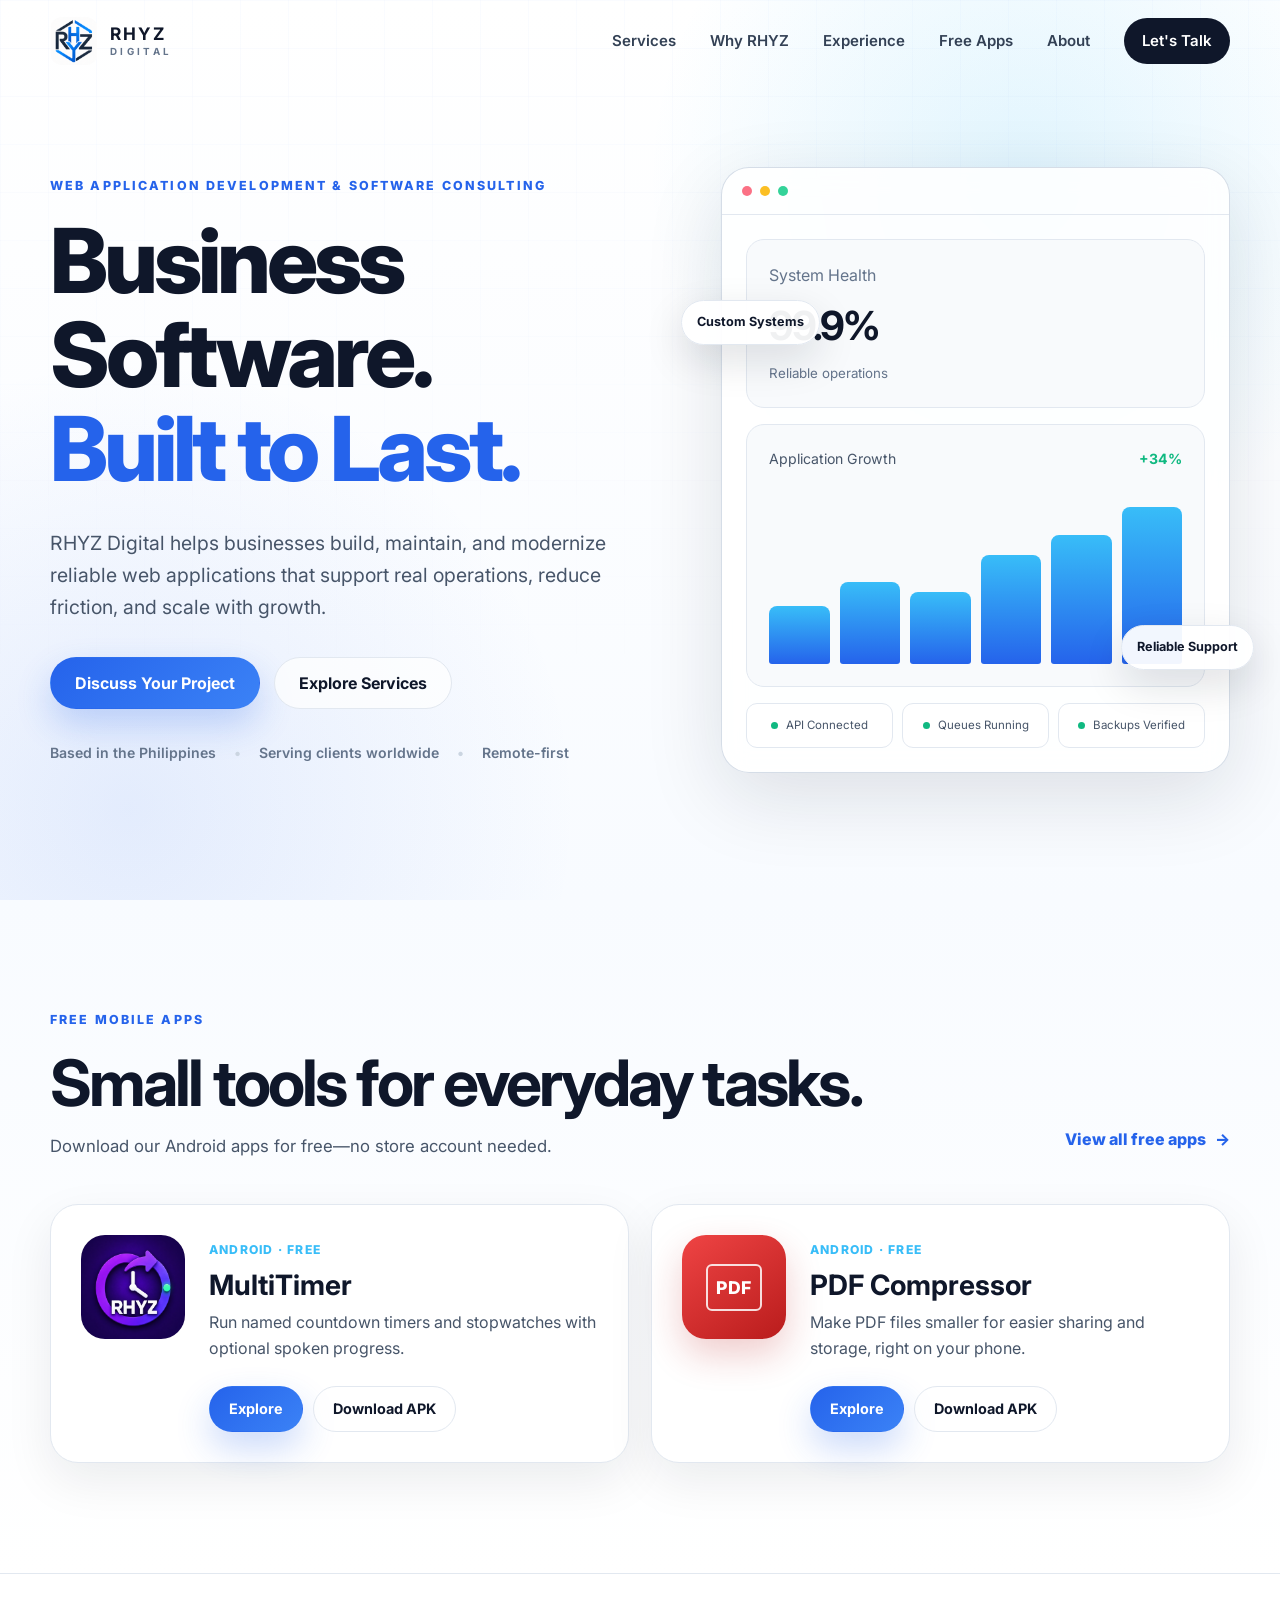
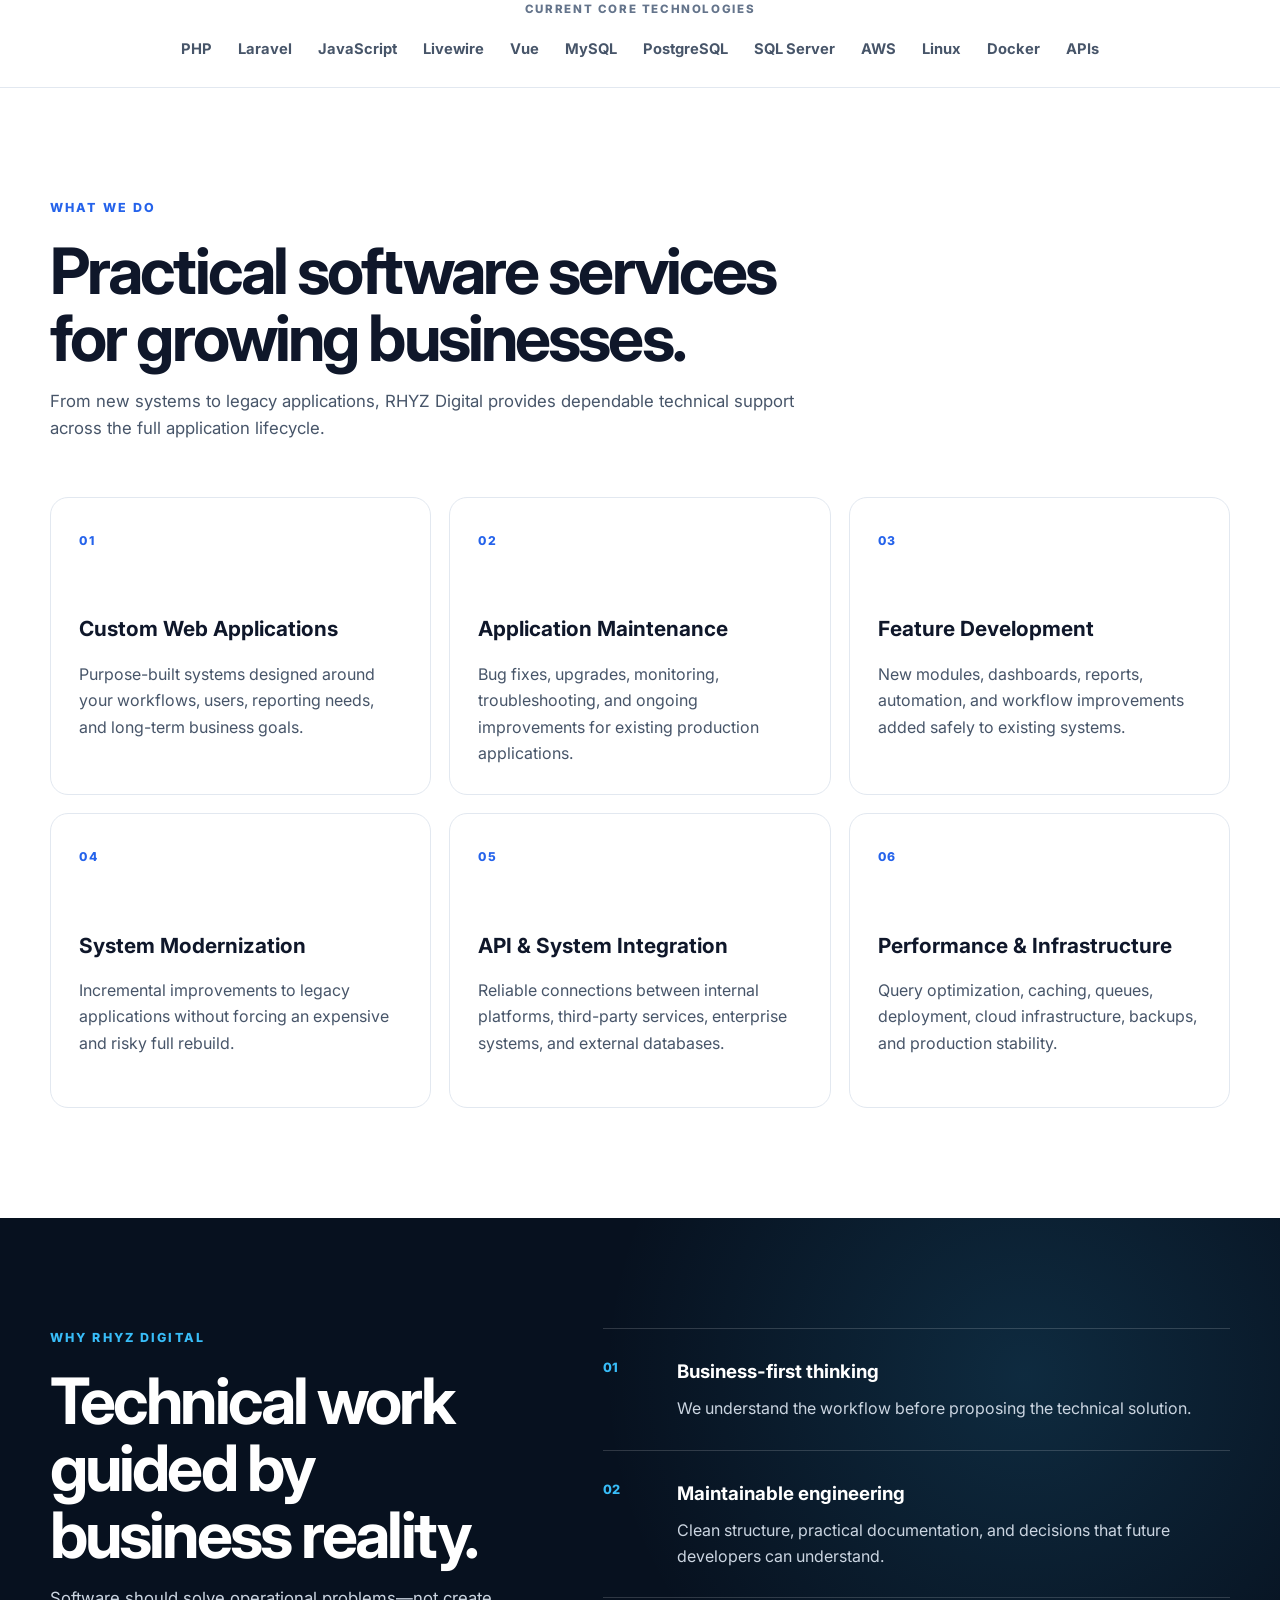
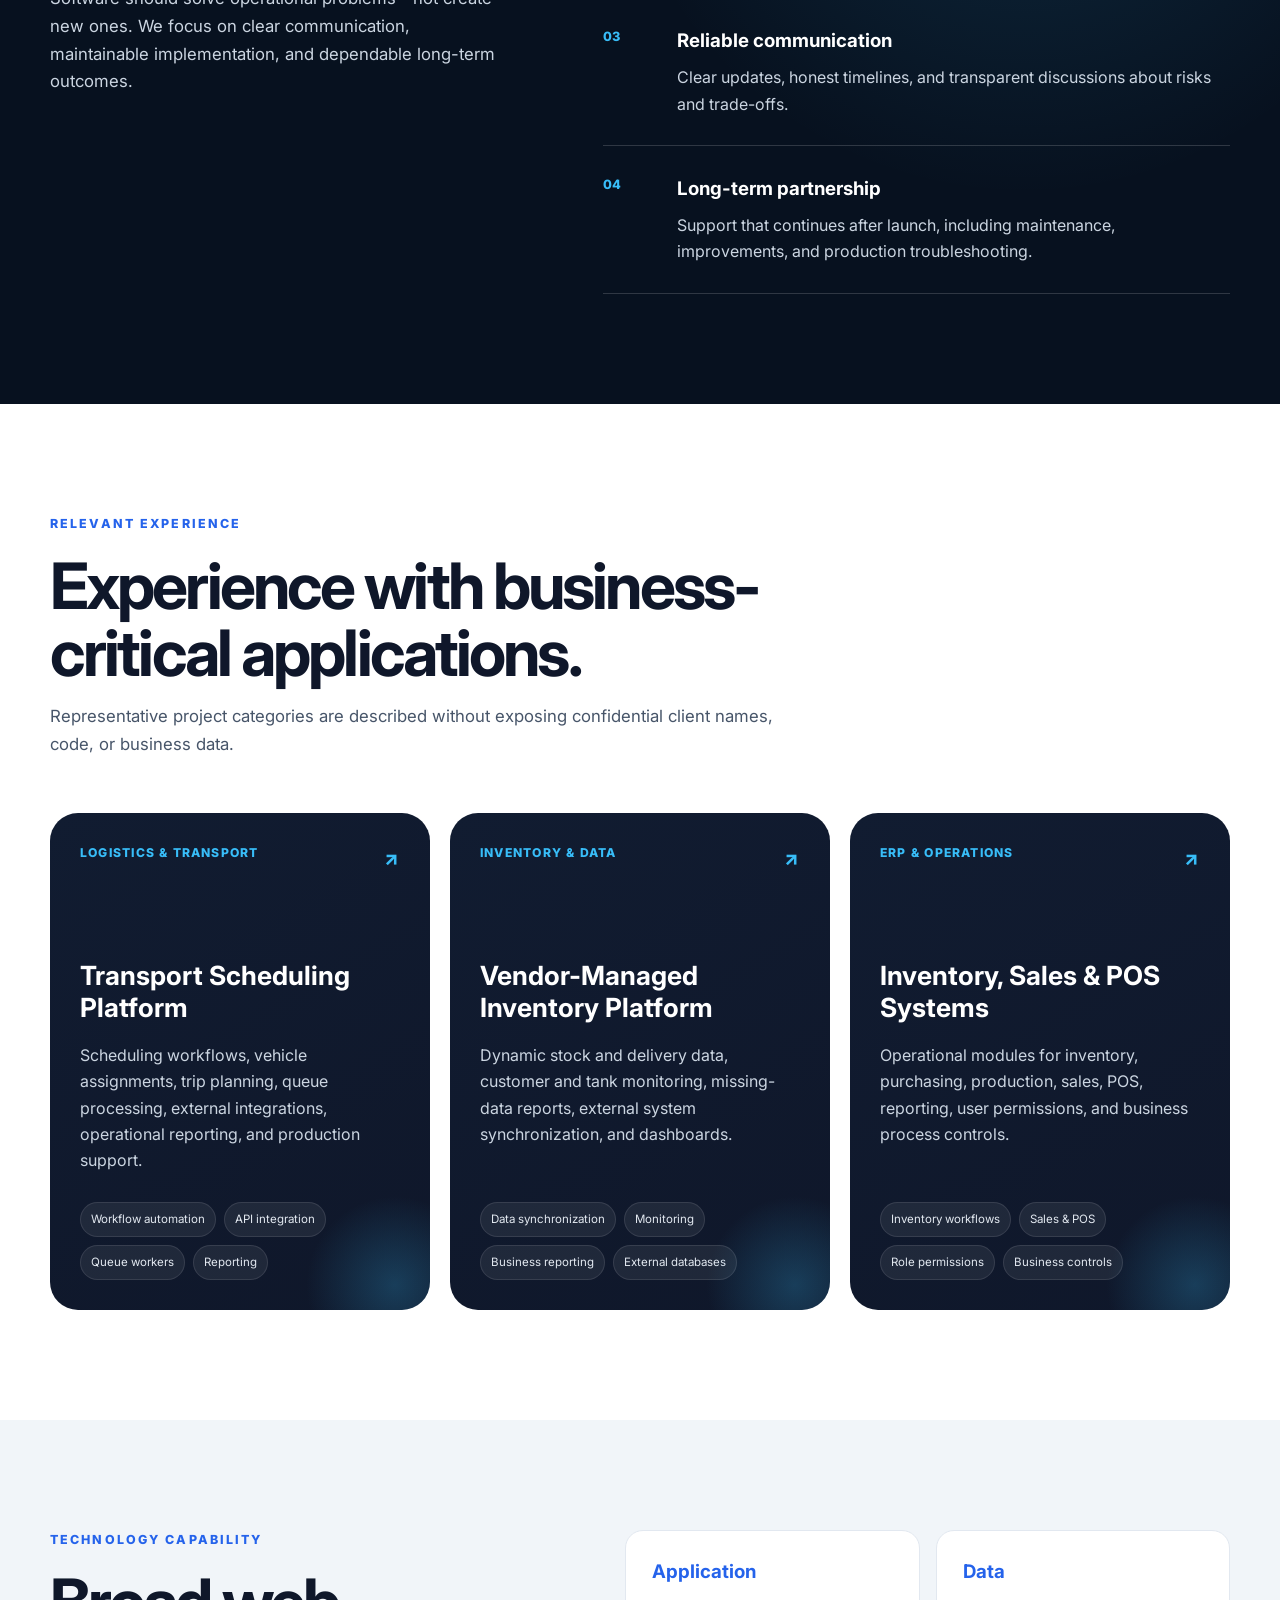
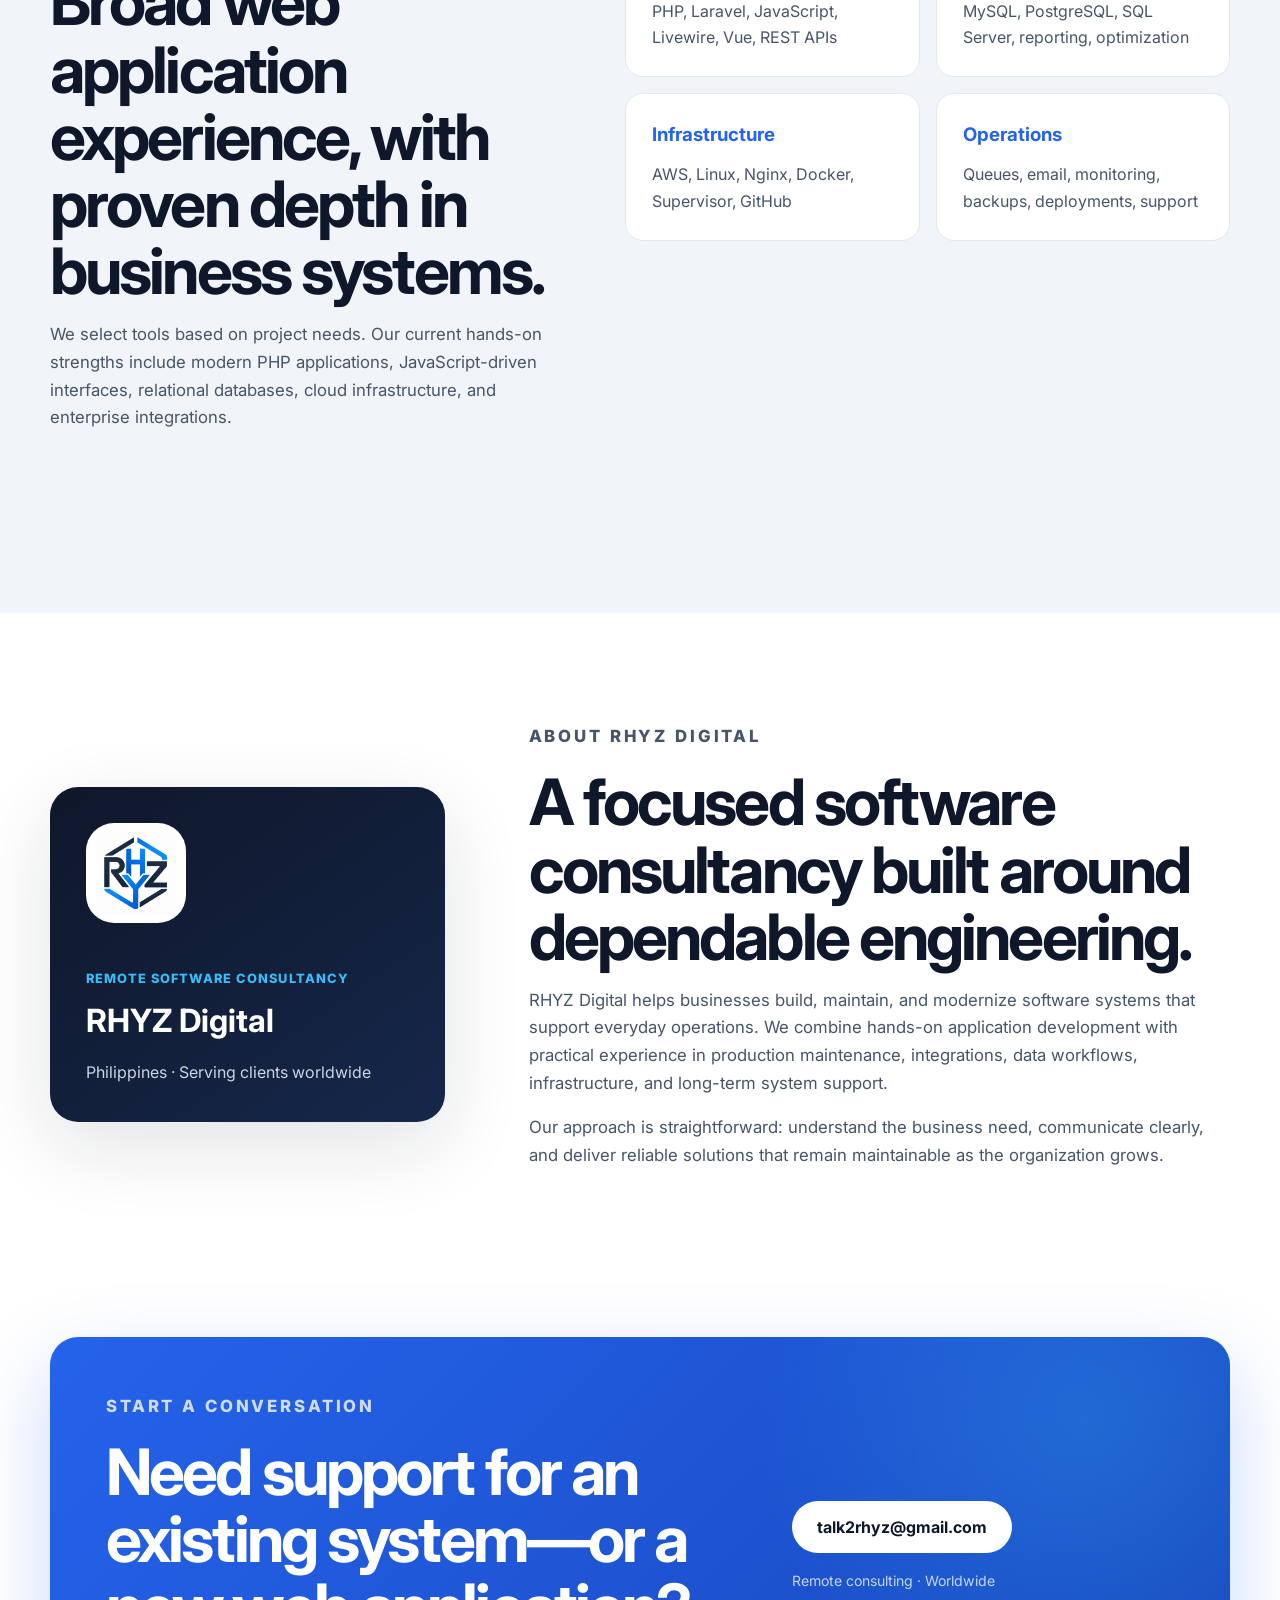
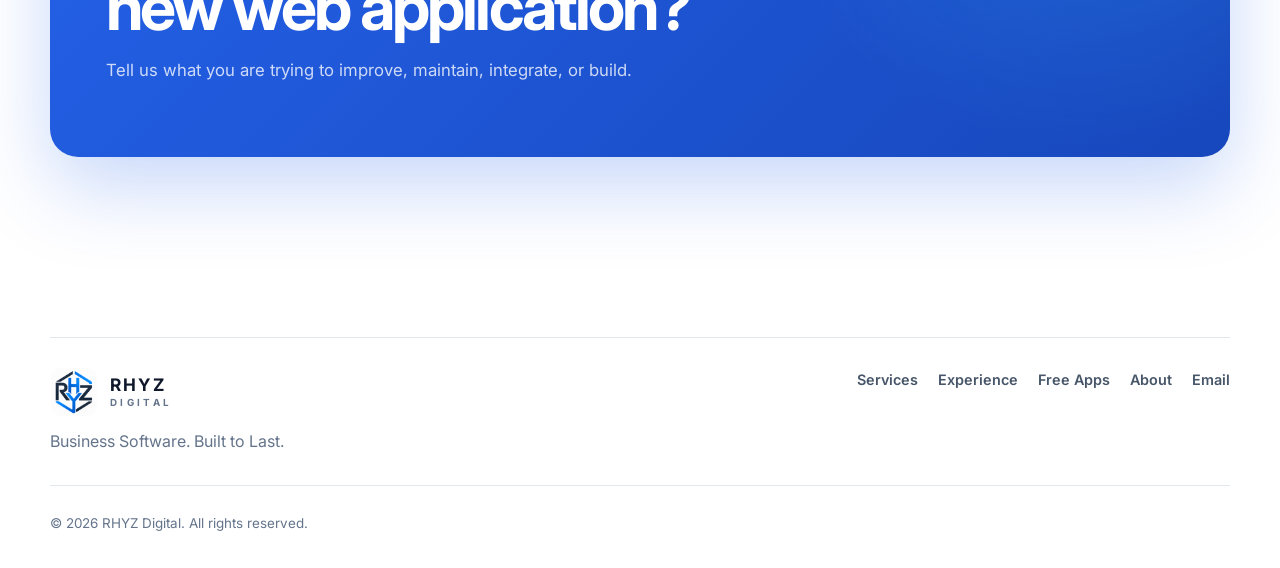
==== index.html @ a9de699a "Added and Updated Apps" ====
<!DOCTYPE html>
<html lang="en">
<head>
    <meta charset="UTF-8">
    <meta name="viewport" content="width=device-width, initial-scale=1.0">

    <title>RHYZ Digital | Web Application Development & Software Consulting</title>
    <meta name="description" content="RHYZ Digital builds, maintains, and modernizes reliable web applications and business software for companies and software agencies worldwide.">
    <meta name="keywords" content="web application development, software consulting, application maintenance, system modernization, API integration, PHP, Laravel, JavaScript">
    <meta name="author" content="RHYZ Digital">
    <meta name="theme-color" content="#0f172a">

    <meta property="og:title" content="RHYZ Digital | Business Software. Built to Last.">
    <meta property="og:description" content="Custom web applications, system modernization, and dependable long-term technical support.">
    <meta property="og:type" content="website">
    <meta property="og:url" content="https://rhyzdigital.github.io/">
    <meta property="og:image" content="https://rhyzdigital.github.io/assets/og-image.svg">

    <link rel="icon" type="image/png" href="assets/logo.png">
    <link rel="apple-touch-icon" href="assets/logo.png">
    <link rel="stylesheet" href="css/style.css?v=6">
</head>
<body>
    <a class="skip-link" href="#main-content">Skip to content</a>

    <header class="site-header" id="top">
        <div class="container nav-wrap">
            <a class="brand" href="#top" aria-label="RHYZ Digital home">
                <img
                    src="assets/logo.png"
                    alt=""
                    class="brand-mark-image"
                    aria-hidden="true"
                >

                <span class="brand-text">
                    <strong>RHYZ</strong>
                    <small>DIGITAL</small>
                </span>
            </a>

            <button class="nav-toggle" type="button" aria-label="Open navigation" aria-expanded="false" aria-controls="primary-navigation">
                <span></span>
                <span></span>
                <span></span>
            </button>

            <nav id="primary-navigation" class="site-nav" aria-label="Primary navigation">
                <a href="#services">Services</a>
                <a href="#approach">Why RHYZ</a>
                <a href="#work">Experience</a>
                <a href="apps/">Free Apps</a>
                <a href="#about">About</a>
                <a class="nav-cta" href="#contact">Let's Talk</a>
            </nav>
        </div>
    </header>

    <main id="main-content">
        <section class="hero section">
            <div class="container hero-grid">
                <div class="hero-copy reveal">
                    <p class="eyebrow">Web Application Development & Software Consulting</p>
                    <h1>Business Software.<br><span>Built to Last.</span></h1>
                    <p class="hero-lead">
                        RHYZ Digital helps businesses build, maintain, and modernize reliable web applications
                        that support real operations, reduce friction, and scale with growth.
                    </p>

                    <div class="hero-actions">
                        <a class="button button-primary" href="mailto:talk2rhyz@gmail.com?subject=Project%20Inquiry%20for%20RHYZ%20Digital">Discuss Your Project</a>
                        <a class="button button-secondary" href="#services">Explore Services</a>
                    </div>

                    <div class="hero-meta">
                        <span>Based in the Philippines</span>
                        <span>Serving clients worldwide</span>
                        <span>Remote-first</span>
                    </div>
                </div>

                <div class="hero-visual reveal" aria-hidden="true">
                    <div class="dashboard-shell">
                        <div class="window-bar">
                            <i></i><i></i><i></i>
                        </div>
                        <div class="dashboard-content">
                            <div class="metric-card">
                                <span>System Health</span>
                                <strong>99.9%</strong>
                                <small>Reliable operations</small>
                            </div>
                            <div class="chart-card">
                                <div class="chart-heading">
                                    <span>Application Growth</span>
                                    <strong>+34%</strong>
                                </div>
                                <div class="chart-lines">
                                    <span style="height:34%"></span>
                                    <span style="height:48%"></span>
                                    <span style="height:42%"></span>
                                    <span style="height:64%"></span>
                                    <span style="height:76%"></span>
                                    <span style="height:92%"></span>
                                </div>
                            </div>
                            <div class="status-row">
                                <div><b></b> API Connected</div>
                                <div><b></b> Queues Running</div>
                                <div><b></b> Backups Verified</div>
                            </div>
                        </div>
                    </div>
                    <div class="floating-tag tag-one">Custom Systems</div>
                    <div class="floating-tag tag-two">Reliable Support</div>
                </div>
            </div>
        </section>

        <section class="section apps-section" id="apps">
            <div class="container">
                <div class="apps-heading reveal">
                    <div>
                        <p class="eyebrow">Free mobile apps</p>
                        <h2>Small tools for everyday tasks.</h2>
                        <p>Download our Android apps for free—no store account needed.</p>
                    </div>
                    <a class="text-link" href="apps/">View all free apps <span aria-hidden="true">→</span></a>
                </div>
                <div class="apps-preview-grid">
                    <article class="app-preview-card reveal">
                        <img src="apps/multitimer/assets/multitimer-icon.png?v=2" alt="MultiTimer app icon">
                        <div class="app-preview-content">
                            <span class="platform-label">Android · Free</span>
                            <h3>MultiTimer</h3>
                            <p>Run named countdown timers and stopwatches with optional spoken progress.</p>
                            <div class="app-card-actions">
                                <a class="button button-primary" href="apps/multitimer/">Explore</a>
                                <a class="button button-secondary" href="apps/multitimer/assets/rhyz-multitimer-v1.0.0.apk" download>Download APK</a>
                            </div>
                        </div>
                    </article>
                    <article class="app-preview-card reveal">
                        <div class="pdf-app-icon" aria-hidden="true"><span>PDF</span></div>
                        <div class="app-preview-content">
                            <span class="platform-label">Android · Free</span>
                            <h3>PDF Compressor</h3>
                            <p>Make PDF files smaller for easier sharing and storage, right on your phone.</p>
                            <div class="app-card-actions">
                                <a class="button button-primary" href="apps/pdf-compressor/">Explore</a>
                                <a class="button button-secondary" href="apps/pdf-compressor/assets/rhyz-pdfcompressor-v1.0.0.apk" download>Download APK</a>
                            </div>
                        </div>
                    </article>
                </div>
            </div>
        </section>

        <section class="trust-strip" aria-label="Core technologies">
            <div class="container">
                <p>Current core technologies</p>
                <div class="tech-marquee">
                    <span>PHP</span>
                    <span>Laravel</span>
                    <span>JavaScript</span>
                    <span>Livewire</span>
                    <span>Vue</span>
                    <span>MySQL</span>
                    <span>PostgreSQL</span>
                    <span>SQL Server</span>
                    <span>AWS</span>
                    <span>Linux</span>
                    <span>Docker</span>
                    <span>APIs</span>
                </div>
            </div>
        </section>

        <section class="section" id="services">
            <div class="container">
                <div class="section-heading reveal">
                    <p class="eyebrow">What we do</p>
                    <h2>Practical software services for growing businesses.</h2>
                    <p>From new systems to legacy applications, RHYZ Digital provides dependable technical support across the full application lifecycle.</p>
                </div>

                <div class="services-grid">
                    <article class="service-card reveal">
                        <span class="service-number">01</span>
                        <h3>Custom Web Applications</h3>
                        <p>Purpose-built systems designed around your workflows, users, reporting needs, and long-term business goals.</p>
                    </article>

                    <article class="service-card reveal">
                        <span class="service-number">02</span>
                        <h3>Application Maintenance</h3>
                        <p>Bug fixes, upgrades, monitoring, troubleshooting, and ongoing improvements for existing production applications.</p>
                    </article>

                    <article class="service-card reveal">
                        <span class="service-number">03</span>
                        <h3>Feature Development</h3>
                        <p>New modules, dashboards, reports, automation, and workflow improvements added safely to existing systems.</p>
                    </article>

                    <article class="service-card reveal">
                        <span class="service-number">04</span>
                        <h3>System Modernization</h3>
                        <p>Incremental improvements to legacy applications without forcing an expensive and risky full rebuild.</p>
                    </article>

                    <article class="service-card reveal">
                        <span class="service-number">05</span>
                        <h3>API & System Integration</h3>
                        <p>Reliable connections between internal platforms, third-party services, enterprise systems, and external databases.</p>
                    </article>

                    <article class="service-card reveal">
                        <span class="service-number">06</span>
                        <h3>Performance & Infrastructure</h3>
                        <p>Query optimization, caching, queues, deployment, cloud infrastructure, backups, and production stability.</p>
                    </article>
                </div>
            </div>
        </section>

        <section class="section section-dark" id="approach">
            <div class="container approach-grid">
                <div class="section-heading reveal">
                    <p class="eyebrow eyebrow-light">Why RHYZ Digital</p>
                    <h2>Technical work guided by business reality.</h2>
                    <p>
                        Software should solve operational problems—not create new ones. We focus on clear communication,
                        maintainable implementation, and dependable long-term outcomes.
                    </p>
                </div>

                <div class="principles">
                    <article class="principle reveal">
                        <span>01</span>
                        <div>
                            <h3>Business-first thinking</h3>
                            <p>We understand the workflow before proposing the technical solution.</p>
                        </div>
                    </article>
                    <article class="principle reveal">
                        <span>02</span>
                        <div>
                            <h3>Maintainable engineering</h3>
                            <p>Clean structure, practical documentation, and decisions that future developers can understand.</p>
                        </div>
                    </article>
                    <article class="principle reveal">
                        <span>03</span>
                        <div>
                            <h3>Reliable communication</h3>
                            <p>Clear updates, honest timelines, and transparent discussions about risks and trade-offs.</p>
                        </div>
                    </article>
                    <article class="principle reveal">
                        <span>04</span>
                        <div>
                            <h3>Long-term partnership</h3>
                            <p>Support that continues after launch, including maintenance, improvements, and production troubleshooting.</p>
                        </div>
                    </article>
                </div>
            </div>
        </section>

        <section class="section" id="work">
            <div class="container">
                <div class="section-heading reveal">
                    <p class="eyebrow">Relevant experience</p>
                    <h2>Experience with business-critical applications.</h2>
                    <p>Representative project categories are described without exposing confidential client names, code, or business data.</p>
                </div>

                <div class="case-grid">
                    <article class="case-card reveal">
                        <div class="case-top">
                            <span>Logistics & Transport</span>
                            <span class="case-arrow">↗</span>
                        </div>
                        <h3>Transport Scheduling Platform</h3>
                        <p>Scheduling workflows, vehicle assignments, trip planning, queue processing, external integrations, operational reporting, and production support.</p>
                        <ul>
                            <li>Workflow automation</li>
                            <li>API integration</li>
                            <li>Queue workers</li>
                            <li>Reporting</li>
                        </ul>
                    </article>

                    <article class="case-card reveal">
                        <div class="case-top">
                            <span>Inventory & Data</span>
                            <span class="case-arrow">↗</span>
                        </div>
                        <h3>Vendor-Managed Inventory Platform</h3>
                        <p>Dynamic stock and delivery data, customer and tank monitoring, missing-data reports, external system synchronization, and dashboards.</p>
                        <ul>
                            <li>Data synchronization</li>
                            <li>Monitoring</li>
                            <li>Business reporting</li>
                            <li>External databases</li>
                        </ul>
                    </article>

                    <article class="case-card reveal">
                        <div class="case-top">
                            <span>ERP & Operations</span>
                            <span class="case-arrow">↗</span>
                        </div>
                        <h3>Inventory, Sales & POS Systems</h3>
                        <p>Operational modules for inventory, purchasing, production, sales, POS, reporting, user permissions, and business process controls.</p>
                        <ul>
                            <li>Inventory workflows</li>
                            <li>Sales & POS</li>
                            <li>Role permissions</li>
                            <li>Business controls</li>
                        </ul>
                    </article>
                </div>
            </div>
        </section>

        <section class="section tech-section">
            <div class="container tech-grid">
                <div class="section-heading reveal">
                    <p class="eyebrow">Technology capability</p>
                    <h2>Broad web application experience, with proven depth in business systems.</h2>
                    <p>
                        We select tools based on project needs. Our current hands-on strengths include modern PHP applications,
                        JavaScript-driven interfaces, relational databases, cloud infrastructure, and enterprise integrations.
                    </p>
                </div>

                <div class="tech-categories reveal">
                    <div>
                        <h3>Application</h3>
                        <p>PHP, Laravel, JavaScript, Livewire, Vue, REST APIs</p>
                    </div>
                    <div>
                        <h3>Data</h3>
                        <p>MySQL, PostgreSQL, SQL Server, reporting, optimization</p>
                    </div>
                    <div>
                        <h3>Infrastructure</h3>
                        <p>AWS, Linux, Nginx, Docker, Supervisor, GitHub</p>
                    </div>
                    <div>
                        <h3>Operations</h3>
                        <p>Queues, email, monitoring, backups, deployments, support</p>
                    </div>
                </div>
            </div>
        </section>

        <section class="section founder-section" id="about">
            <div class="container founder-grid">
                <div class="founder-card reveal">
                    <div class="founder-avatar">
                        <img
                                src="assets/logo.png"
                                alt="RHYZ Digital logo"
                                class="founder-logo"
                        >
                    </div>
                    <p>Remote Software Consultancy</p>
                    <h3>RHYZ Digital</h3>
                    <span>Philippines · Serving clients worldwide</span>
                </div>

                <div class="founder-copy reveal">
                    <p class="eyebrow">About RHYZ Digital</p>
                    <h2>A focused software consultancy built around dependable engineering.</h2>
                    <p>
                        RHYZ Digital helps businesses build, maintain, and modernize software systems that support
                        everyday operations. We combine hands-on application development with practical experience in
                        production maintenance, integrations, data workflows, infrastructure, and long-term system support.
                    </p>
                    <p>
                        Our approach is straightforward: understand the business need, communicate clearly, and deliver
                        reliable solutions that remain maintainable as the organization grows.
                    </p>
                </div>
            </div>
        </section>

        <section class="section contact-section" id="contact">
            <div class="container contact-card reveal">
                <div>
                    <p class="eyebrow eyebrow-light">Start a conversation</p>
                    <h2>Need support for an existing system—or a new web application?</h2>
                    <p>Tell us what you are trying to improve, maintain, integrate, or build.</p>
                </div>
                <div class="contact-actions">
                    <a class="button button-light" href="mailto:talk2rhyz@gmail.com?subject=Project%20Inquiry%20for%20RHYZ%20Digital">talk2rhyz@gmail.com</a>
                    <span>Remote consulting · Worldwide</span>
                </div>
            </div>
        </section>
    </main>

    <footer class="site-footer">
        <div class="container footer-grid">
            <div>
                <a class="brand footer-brand" href="#top" aria-label="RHYZ Digital home">
                    <img
                        src="assets/logo.png"
                        alt=""
                        class="brand-mark-image"
                        aria-hidden="true"
                    >

                    <span class="brand-text">
                        <strong>RHYZ</strong>
                        <small>DIGITAL</small>
                    </span>
                </a>
                <p>Business Software. Built to Last.</p>
            </div>

            <div class="footer-links">
                <a href="#services">Services</a>
                <a href="#work">Experience</a>
                <a href="apps/">Free Apps</a>
                <a href="#about">About</a>
                <a href="mailto:talk2rhyz@gmail.com">Email</a>
            </div>

            <p class="copyright">© <span id="year"></span> RHYZ Digital. All rights reserved.</p>
        </div>
    </footer>

    <script src="js/app.js?v=5"></script>
</body>
</html>
---- css/style.css ----
@import url('https://fonts.googleapis.com/css2?family=Inter:wght@400;500;600;700;800&display=swap');

:root {
    --navy-950: #07111f;
    --navy-900: #0f172a;
    --navy-800: #172033;
    --blue-600: #2563eb;
    --blue-500: #3b82f6;
    --cyan-400: #38bdf8;
    --slate-700: #334155;
    --slate-600: #475569;
    --slate-500: #64748b;
    --slate-300: #cbd5e1;
    --slate-200: #e2e8f0;
    --slate-100: #f1f5f9;
    --white: #ffffff;
    --success: #10b981;
    --shadow: 0 24px 80px rgba(15, 23, 42, 0.12);
    --radius-lg: 28px;
    --radius-md: 18px;
    --container: 1180px;
}

* {
    box-sizing: border-box;
}

html {
    scroll-behavior: smooth;
}

body {
    margin: 0;
    color: var(--navy-900);
    background: var(--white);
    font-family: "Inter", sans-serif;
    line-height: 1.65;
    -webkit-font-smoothing: antialiased;
}

a {
    color: inherit;
    text-decoration: none;
}

img {
    max-width: 100%;
}

button,
a {
    -webkit-tap-highlight-color: transparent;
}

.container {
    width: min(calc(100% - 40px), var(--container));
    margin-inline: auto;
}

.section {
    padding: 110px 0;
}

.skip-link {
    position: fixed;
    left: 16px;
    top: -80px;
    z-index: 9999;
    padding: 12px 16px;
    color: var(--white);
    background: var(--blue-600);
    border-radius: 10px;
}

.skip-link:focus {
    top: 16px;
}

.site-header {
    position: fixed;
    inset: 0 0 auto;
    z-index: 1000;
    border-bottom: 1px solid transparent;
    transition: 0.25s ease;
}

.site-header.scrolled {
    background: rgba(255, 255, 255, 0.92);
    border-color: var(--slate-200);
    backdrop-filter: blur(16px);
}

.nav-wrap {
    display: flex;
    align-items: center;
    justify-content: space-between;
    min-height: 82px;
}

.brand {
    display: inline-flex;
    align-items: center;
    gap: 12px;
}

.brand-mark {
    display: grid;
    width: 42px;
    height: 42px;
    place-items: center;
    color: var(--white);
    font-weight: 800;
    background: linear-gradient(135deg, var(--blue-600), var(--cyan-400));
    border-radius: 13px;
    box-shadow: 0 10px 28px rgba(37, 99, 235, 0.28);
}

.brand-text {
    display: flex;
    flex-direction: column;
    line-height: 1;
}

.brand-text strong {
    font-size: 1.08rem;
    letter-spacing: 0.12em;
}

.brand-text small {
    margin-top: 5px;
    color: var(--slate-500);
    font-size: 0.61rem;
    font-weight: 700;
    letter-spacing: 0.34em;
}

.site-nav {
    display: flex;
    align-items: center;
    gap: 34px;
    color: var(--slate-700);
    font-size: 0.94rem;
    font-weight: 600;
}

.site-nav a {
    transition: color 0.2s ease;
}

.site-nav a:hover {
    color: var(--blue-600);
}

.nav-cta {
    padding: 11px 18px;
    color: var(--white) !important;
    background: var(--navy-900);
    border-radius: 999px;
}

.nav-toggle {
    display: none;
    width: 44px;
    height: 44px;
    padding: 10px;
    background: transparent;
    border: 0;
    cursor: pointer;
}

.nav-toggle span {
    display: block;
    width: 24px;
    height: 2px;
    margin: 5px auto;
    background: var(--navy-900);
    transition: 0.25s ease;
}

.hero {
    position: relative;
    min-height: 100vh;
    display: grid;
    align-items: center;
    padding-top: 150px;
    overflow: hidden;
    background:
        radial-gradient(circle at 80% 20%, rgba(56, 189, 248, 0.15), transparent 30%),
        radial-gradient(circle at 10% 90%, rgba(37, 99, 235, 0.1), transparent 32%),
        linear-gradient(180deg, #fff, #f8fbff);
}

.hero::before {
    position: absolute;
    inset: 0;
    content: "";
    opacity: 0.28;
    background-image:
        linear-gradient(rgba(37, 99, 235, 0.08) 1px, transparent 1px),
        linear-gradient(90deg, rgba(37, 99, 235, 0.08) 1px, transparent 1px);
    background-size: 48px 48px;
    mask-image: linear-gradient(to bottom, black, transparent 88%);
}

.hero-grid {
    position: relative;
    display: grid;
    grid-template-columns: 1.08fr 0.92fr;
    gap: 74px;
    align-items: center;
}

.eyebrow {
    margin: 0 0 18px;
    color: var(--blue-600);
    font-size: 0.78rem;
    font-weight: 800;
    letter-spacing: 0.17em;
    text-transform: uppercase;
}

.eyebrow-light {
    color: var(--cyan-400);
}

.hero h1,
.section-heading h2,
.founder-copy h2,
.contact-card h2 {
    margin: 0;
    line-height: 1.05;
    letter-spacing: -0.045em;
}

.hero h1 {
    max-width: 780px;
    font-size: clamp(3.2rem, 7vw, 6.6rem);
    font-weight: 800;
}

.hero h1 span {
    color: var(--blue-600);
}

.hero-lead {
    max-width: 720px;
    margin: 30px 0 0;
    color: var(--slate-600);
    font-size: clamp(1.05rem, 2vw, 1.22rem);
}

.hero-actions {
    display: flex;
    flex-wrap: wrap;
    gap: 14px;
    margin-top: 34px;
}

.button {
    display: inline-flex;
    align-items: center;
    justify-content: center;
    min-height: 52px;
    padding: 0 24px;
    font-weight: 700;
    border: 1px solid transparent;
    border-radius: 999px;
    transition: transform 0.2s ease, box-shadow 0.2s ease, background 0.2s ease;
}

.button:hover {
    transform: translateY(-2px);
}

.button-primary {
    color: var(--white);
    background: linear-gradient(135deg, var(--blue-600), var(--blue-500));
    box-shadow: 0 16px 35px rgba(37, 99, 235, 0.24);
}

.button-secondary {
    color: var(--navy-900);
    background: rgba(255, 255, 255, 0.72);
    border-color: var(--slate-200);
}

.button-light {
    color: var(--navy-900);
    background: var(--white);
}

.hero-meta {
    display: flex;
    flex-wrap: wrap;
    gap: 18px;
    margin-top: 32px;
    color: var(--slate-500);
    font-size: 0.88rem;
    font-weight: 600;
}

.hero-meta span:not(:last-child)::after {
    margin-left: 18px;
    color: var(--slate-300);
    content: "•";
}

.hero-visual {
    position: relative;
}

.dashboard-shell {
    position: relative;
    overflow: hidden;
    background: rgba(255,255,255,0.86);
    border: 1px solid rgba(203, 213, 225, 0.8);
    border-radius: var(--radius-lg);
    box-shadow: var(--shadow);
    backdrop-filter: blur(12px);
}

.window-bar {
    display: flex;
    gap: 8px;
    padding: 18px 20px;
    border-bottom: 1px solid var(--slate-200);
}

.window-bar i {
    width: 10px;
    height: 10px;
    background: var(--slate-300);
    border-radius: 50%;
}

.window-bar i:first-child { background: #fb7185; }
.window-bar i:nth-child(2) { background: #fbbf24; }
.window-bar i:nth-child(3) { background: #34d399; }

.dashboard-content {
    padding: 24px;
}

.metric-card,
.chart-card {
    padding: 22px;
    background: #f8fafc;
    border: 1px solid var(--slate-200);
    border-radius: var(--radius-md);
}

.metric-card span,
.metric-card small {
    display: block;
    color: var(--slate-500);
}

.metric-card strong {
    display: block;
    margin: 4px 0;
    font-size: 2.5rem;
    letter-spacing: -0.06em;
}

.chart-card {
    margin-top: 16px;
}

.chart-heading {
    display: flex;
    align-items: center;
    justify-content: space-between;
    color: var(--slate-600);
    font-size: 0.88rem;
}

.chart-heading strong {
    color: var(--success);
}

.chart-lines {
    display: flex;
    align-items: end;
    gap: 10px;
    height: 170px;
    margin-top: 24px;
}

.chart-lines span {
    flex: 1;
    min-height: 24px;
    background: linear-gradient(180deg, var(--cyan-400), var(--blue-600));
    border-radius: 8px 8px 3px 3px;
}

.status-row {
    display: grid;
    grid-template-columns: repeat(3, 1fr);
    gap: 9px;
    margin-top: 16px;
}

.status-row div {
    padding: 12px 8px;
    color: var(--slate-600);
    font-size: 0.72rem;
    text-align: center;
    background: var(--white);
    border: 1px solid var(--slate-200);
    border-radius: 11px;
}

.status-row b {
    display: inline-block;
    width: 7px;
    height: 7px;
    margin-right: 5px;
    background: var(--success);
    border-radius: 50%;
}

.floating-tag {
    position: absolute;
    padding: 11px 15px;
    color: var(--navy-900);
    font-size: 0.79rem;
    font-weight: 700;
    background: rgba(255,255,255,0.94);
    border: 1px solid var(--slate-200);
    border-radius: 999px;
    box-shadow: 0 15px 40px rgba(15,23,42,0.13);
}

.tag-one {
    top: 22%;
    left: -40px;
}

.tag-two {
    right: -24px;
    bottom: 17%;
}

.trust-strip {
    padding: 26px 0;
    border-block: 1px solid var(--slate-200);
    background: var(--white);
}

.trust-strip p {
    margin: 0 0 18px;
    color: var(--slate-500);
    font-size: 0.72rem;
    font-weight: 800;
    letter-spacing: 0.14em;
    text-align: center;
    text-transform: uppercase;
}

.tech-marquee {
    display: flex;
    flex-wrap: wrap;
    justify-content: center;
    gap: 12px 26px;
}

.tech-marquee span {
    color: var(--slate-600);
    font-size: 0.92rem;
    font-weight: 700;
}

.section-heading {
    max-width: 760px;
    margin-bottom: 54px;
}

.section-heading h2,
.founder-copy h2,
.contact-card h2 {
    font-size: clamp(2.4rem, 5vw, 4.3rem);
}

.section-heading > p:last-child,
.founder-copy > p,
.contact-card p {
    color: var(--slate-600);
    font-size: 1.05rem;
}

.services-grid {
    display: grid;
    grid-template-columns: repeat(3, 1fr);
    gap: 18px;
}

.service-card {
    min-height: 295px;
    padding: 28px;
    background: var(--white);
    border: 1px solid var(--slate-200);
    border-radius: var(--radius-md);
    transition: transform 0.25s ease, box-shadow 0.25s ease, border-color 0.25s ease;
}

.service-card:hover {
    transform: translateY(-6px);
    border-color: rgba(37, 99, 235, 0.34);
    box-shadow: 0 18px 44px rgba(15,23,42,0.09);
}

.service-number {
    color: var(--blue-600);
    font-size: 0.76rem;
    font-weight: 800;
    letter-spacing: 0.14em;
}

.service-card h3 {
    margin: 60px 0 14px;
    font-size: 1.3rem;
}

.service-card p {
    margin: 0;
    color: var(--slate-600);
}

.section-dark {
    color: var(--white);
    background:
        radial-gradient(circle at 80% 20%, rgba(56,189,248,0.15), transparent 35%),
        var(--navy-950);
}

.section-dark .section-heading > p:last-child {
    color: var(--slate-300);
}

.approach-grid {
    display: grid;
    grid-template-columns: 0.85fr 1.15fr;
    gap: 90px;
    align-items: start;
}

.principles {
    border-top: 1px solid rgba(255,255,255,0.16);
}

.principle {
    display: grid;
    grid-template-columns: 54px 1fr;
    gap: 20px;
    padding: 28px 0;
    border-bottom: 1px solid rgba(255,255,255,0.16);
}

.principle > span {
    color: var(--cyan-400);
    font-size: 0.8rem;
    font-weight: 800;
}

.principle h3 {
    margin: 0 0 7px;
}

.principle p {
    margin: 0;
    color: var(--slate-300);
}

.case-grid {
    display: grid;
    grid-template-columns: repeat(3, 1fr);
    gap: 20px;
}

.case-card {
    display: flex;
    flex-direction: column;
    min-height: 440px;
    padding: 30px;
    color: var(--white);
    background: linear-gradient(150deg, #111c31, #0f172a);
    border-radius: var(--radius-lg);
    overflow: hidden;
    position: relative;
}

.case-card::after {
    position: absolute;
    right: -60px;
    bottom: -70px;
    width: 190px;
    height: 190px;
    content: "";
    background: radial-gradient(circle, rgba(56,189,248,0.23), transparent 66%);
}

.case-top {
    display: flex;
    justify-content: space-between;
    color: var(--cyan-400);
    font-size: 0.76rem;
    font-weight: 800;
    letter-spacing: 0.1em;
    text-transform: uppercase;
}

.case-arrow {
    font-size: 1.2rem;
}

.case-card h3 {
    margin: 86px 0 18px;
    font-size: 1.65rem;
    line-height: 1.2;
}

.case-card p {
    margin: 0;
    color: var(--slate-300);
}

.case-card ul {
    display: flex;
    flex-wrap: wrap;
    gap: 8px;
    margin: auto 0 0;
    padding: 28px 0 0;
    list-style: none;
}

.case-card li {
    padding: 7px 10px;
    color: var(--slate-200);
    font-size: 0.72rem;
    background: rgba(255,255,255,0.07);
    border: 1px solid rgba(255,255,255,0.1);
    border-radius: 999px;
}

.tech-section {
    background: var(--slate-100);
}

.tech-grid {
    display: grid;
    grid-template-columns: 0.9fr 1.1fr;
    gap: 80px;
    align-items: start;
}

.tech-categories {
    display: grid;
    grid-template-columns: 1fr 1fr;
    gap: 16px;
}

.tech-categories div {
    padding: 26px;
    background: var(--white);
    border: 1px solid var(--slate-200);
    border-radius: var(--radius-md);
}

.tech-categories h3 {
    margin: 0 0 10px;
    color: var(--blue-600);
}

.tech-categories p {
    margin: 0;
    color: var(--slate-600);
}

.founder-grid {
    display: grid;
    grid-template-columns: 0.72fr 1.28fr;
    gap: 84px;
    align-items: center;
}

.founder-card {
    padding: 36px;
    background: linear-gradient(145deg, var(--navy-900), #15274a);
    border-radius: var(--radius-lg);
    box-shadow: var(--shadow);
}

.founder-avatar {
    display: grid;
    width: 100px;
    height: 100px;
    place-items: center;
    color: var(--white);
    font-size: 2rem;
    font-weight: 800;
    background: linear-gradient(135deg, var(--blue-600), var(--cyan-400));
    border-radius: 28px;
}

.founder-avatar {
    display: grid;
    width: 100px;
    height: 100px;
    place-items: center;
    overflow: hidden;
    background: var(--white);
    border-radius: 28px;
}

.founder-logo {
    display: block;
    width: 82px;
    height: 82px;
    object-fit: contain;
}

.founder-card p {
    margin: 45px 0 5px;
    color: var(--cyan-400);
    font-size: 0.8rem;
    font-weight: 800;
    letter-spacing: 0.08em;
    text-transform: uppercase;
}

.founder-card h3 {
    margin: 0;
    color: var(--white);
    font-size: 2rem;
}

.founder-card span {
    display: block;
    margin-top: 12px;
    color: var(--slate-300);
}

.founder-copy p {
    max-width: 760px;
}

.contact-section {
    padding-top: 40px;
}

.contact-card {
    display: grid;
    grid-template-columns: 1.25fr 0.75fr;
    gap: 50px;
    align-items: center;
    padding: 56px;
    color: var(--white);
    background:
        radial-gradient(circle at 88% 20%, rgba(56,189,248,0.24), transparent 30%),
        linear-gradient(135deg, var(--blue-600), #1747bc);
    border-radius: var(--radius-lg);
    box-shadow: 0 30px 80px rgba(37,99,235,0.25);
}

.contact-card p {
    color: rgba(255,255,255,0.78);
}

.contact-actions {
    display: flex;
    flex-direction: column;
    align-items: flex-start;
    gap: 16px;
}

.contact-actions span {
    color: rgba(255,255,255,0.75);
    font-size: 0.88rem;
}

.site-footer {
    padding: 70px 0 34px;
}

.footer-grid {
    display: grid;
    grid-template-columns: 1fr auto;
    gap: 30px;
    align-items: start;
    padding-top: 30px;
    border-top: 1px solid var(--slate-200);
}

.footer-brand {
    margin-bottom: 12px;
}

.footer-grid p {
    margin: 0;
    color: var(--slate-500);
}

.footer-links {
    display: flex;
    flex-wrap: wrap;
    gap: 20px;
    color: var(--slate-600);
    font-size: 0.9rem;
    font-weight: 600;
}

.copyright {
    grid-column: 1 / -1;
    padding-top: 26px;
    border-top: 1px solid var(--slate-200);
    font-size: 0.84rem;
}

/* Apps and MultiTimer */
.apps-section { background: linear-gradient(180deg, #f8fbff, var(--white)); }
.app-feature-grid, .product-hero-grid, .release-grid { display: grid; grid-template-columns: 1.05fr .95fr; gap: 72px; align-items: center; }
.app-feature-copy h2 { margin: 0; max-width: 760px; font-size: clamp(2.4rem, 5vw, 4.3rem); line-height: 1.05; letter-spacing: -.045em; }
.app-feature-copy > p:last-of-type { color: var(--slate-600); font-size: 1.05rem; }
.app-product-card { position: relative; display: grid; grid-template-columns: 112px 1fr auto; gap: 24px; align-items: center; padding: 30px; color: var(--white); background: linear-gradient(145deg, var(--navy-900), #15274a); border-radius: var(--radius-lg); box-shadow: var(--shadow); transition: transform .25s ease; }
.app-product-card:hover { transform: translateY(-6px); }
.app-product-card img { width: 112px; aspect-ratio: 1; object-fit: cover; border-radius: 25px; }
.platform-label { color: var(--cyan-400); font-size: .76rem; font-weight: 800; letter-spacing: .1em; text-transform: uppercase; }
.app-product-card h3 { margin: 8px 0 5px; font-size: 1.8rem; }
.app-product-card p { margin: 0; color: var(--slate-300); }
.product-arrow { font-size: 1.5rem; }
.product-page .site-header { background: rgba(255,255,255,.94); }
.product-hero { min-height: 100vh; padding-top: 150px; background: radial-gradient(circle at 80% 20%, rgba(56,189,248,.16), transparent 32%), linear-gradient(180deg,#fff,#f8fbff); }
.product-copy h1 { margin: 34px 0 0; font-size: clamp(3.4rem,7vw,6.3rem); line-height: 1; letter-spacing: -.055em; }
.product-copy h1 span { color: var(--blue-600); }
.app-title-row { display: flex; gap: 18px; align-items: center; }
.app-title-row img { width: 76px; height: 76px; border-radius: 18px; }
.app-title-row .eyebrow { margin-bottom: 5px; }
.install-note { margin-top: 22px; color: var(--slate-500); font-size: .86rem; font-weight: 600; }
.phone-showcase { display: grid; place-items: center; }
.phone-frame { width: min(100%, 350px); padding: 12px; background: #070d18; border-radius: 46px; box-shadow: 0 40px 90px rgba(15,23,42,.25); }
.phone-screen { min-height: 650px; padding: 34px 18px 18px; background: linear-gradient(180deg,#f8fbff,#edf4ff); border-radius: 36px; }
.phone-status { display: flex; justify-content: space-between; margin-bottom: 24px; font-weight: 800; }
.timer-preview-card { padding: 21px; margin-bottom: 14px; background: var(--white); border: 1px solid var(--slate-200); border-radius: 18px; box-shadow: 0 12px 30px rgba(15,23,42,.06); }
.timer-preview-card small, .timer-preview-card span { display: block; color: var(--slate-500); }
.timer-preview-card strong { display: block; margin: 8px 0 4px; font-size: 2rem; letter-spacing: -.04em; }
.timer-preview-card div { display: flex; gap: 8px; margin-top: 18px; }
.timer-preview-card b { flex: 1; padding: 8px; color: var(--blue-600); text-align: center; background: #eff6ff; border-radius: 8px; font-size: .75rem; }
.timer-preview-card.secondary { opacity: .86; }
.phone-add { padding: 12px; color: var(--white); text-align: center; font-weight: 700; background: var(--blue-600); border-radius: 12px; }
.phone-tabs { display: grid; grid-template-columns: repeat(3,1fr); gap: 8px; margin-top: 36px; color: var(--slate-500); text-align: center; }
.phone-tabs span { font-size: 1.2rem; }.phone-tabs small { display: block; font-size: .62rem; }
.features-grid { display: grid; grid-template-columns: repeat(4,1fr); gap: 16px; }
.feature-card { padding: 28px; background: var(--white); border: 1px solid var(--slate-200); border-radius: var(--radius-md); }
.feature-card > span { color: var(--blue-600); font-size: .76rem; font-weight: 800; }
.feature-card h3 { margin: 42px 0 12px; font-size: 1.2rem; }.feature-card p { margin: 0; color: var(--slate-600); }
.release-section { background: var(--slate-100); }
.release-grid { align-items: start; }.release-grid .section-heading { margin-bottom: 0; }
.release-card { padding: 32px; background: var(--white); border: 1px solid var(--slate-200); border-radius: var(--radius-lg); box-shadow: var(--shadow); }
.release-card dl { margin: 0; }.release-card dl > div { display: grid; grid-template-columns: 110px 1fr; gap: 18px; padding: 15px 0; border-bottom: 1px solid var(--slate-200); }
.release-card dt { color: var(--slate-500); font-size: .82rem; font-weight: 700; }.release-card dd { margin: 0; font-weight: 600; }
.release-card code { color: var(--slate-600); font-size: .72rem; overflow-wrap: anywhere; }.release-help { margin: 18px 0 0; color: var(--slate-500); font-size: .82rem; }
.support-section { padding-top: 40px; }.support-card { display: grid; grid-template-columns: 1.25fr .75fr; gap: 55px; align-items: center; padding: 56px; color: var(--white); background: radial-gradient(circle at 88% 20%,rgba(56,189,248,.24),transparent 30%),linear-gradient(135deg,var(--blue-600),#1747bc); border-radius: var(--radius-lg); }
.support-card h2 { margin: 0; font-size: clamp(2.4rem,5vw,4.3rem); line-height: 1.05; letter-spacing: -.045em; }.support-card p { color: rgba(255,255,255,.8); }
.donation-qr { display: flex; flex-direction: column; align-items: center; padding: 22px; color: var(--navy-900); text-align: center; background: var(--white); border-radius: 22px; }
.donation-qr img { display: block; width: min(100%, 320px); height: auto; margin-bottom: 14px; border-radius: 10px; }
.donation-qr span { margin-top: 6px; color: var(--slate-500); font-size: .8rem; }
.back-link { color: var(--slate-600); font-size: .9rem; font-weight: 700; }
.back-link:hover { color: var(--blue-600); }
.download-hero { min-height: 100vh; padding-top: 150px; background: radial-gradient(circle at 80% 10%,rgba(56,189,248,.15),transparent 28%),linear-gradient(180deg,#fff,#f8fbff); }
.download-heading { display: grid; grid-template-columns: 110px 1fr; gap: 28px; align-items: start; max-width: 900px; margin-bottom: 58px; }
.download-heading > img { width: 110px; border-radius: 25px; box-shadow: 0 18px 45px rgba(15,23,42,.14); }
.download-heading h1 { margin: 0; font-size: clamp(3rem,6vw,5.4rem); line-height: 1.02; letter-spacing: -.05em; }.download-heading h1 span { color: var(--blue-600); }
.download-heading > div > p:last-child { max-width: 720px; color: var(--slate-600); font-size: 1.05rem; }
.download-support-grid { display: grid; grid-template-columns: 1fr 1fr; gap: 22px; align-items: stretch; }
.download-panel,.donate-panel { padding: 40px; background: var(--white); border: 1px solid var(--slate-200); border-radius: var(--radius-lg); box-shadow: var(--shadow); }
.download-panel h2,.donate-panel h2 { margin: 0; font-size: clamp(2rem,4vw,3rem); letter-spacing: -.04em; }.download-panel > p:not(.eyebrow):not(.install-note),.donate-panel > p:not(.eyebrow) { color: var(--slate-600); }
.compact-release-details { margin: 28px 0 0; }.compact-release-details > div { display: flex; justify-content: space-between; gap: 20px; padding: 12px 0; border-bottom: 1px solid var(--slate-200); }.compact-release-details dt { color: var(--slate-500); }.compact-release-details dd { margin: 0; text-align: right; font-weight: 600; }
.checksum-details { margin-top: 18px; }.checksum-details summary { color: var(--blue-600); font-weight: 700; cursor: pointer; }.checksum-details code { display: block; margin-top: 10px; padding: 12px; color: var(--slate-600); background: var(--slate-100); border-radius: 9px; font-size: .7rem; overflow-wrap: anywhere; }
.donate-panel { text-align: center; }.donate-panel .eyebrow { text-align: left; }.donate-panel img { display: block; width: min(100%,340px); height: auto; margin: 24px auto 16px; border-radius: 12px; }.donate-panel > strong { display: block; }

.reveal {
    opacity: 0;
    transform: translateY(24px);
    transition: opacity 0.7s ease, transform 0.7s ease;
}

.reveal.visible {
    opacity: 1;
    transform: none;
}

@media (prefers-reduced-motion: reduce) {
    html {
        scroll-behavior: auto;
    }

    .reveal {
        opacity: 1;
        transform: none;
        transition: none;
    }

    * {
        animation: none !important;
        transition-duration: 0.01ms !important;
    }
}

@media (max-width: 980px) {
    .hero-grid,
    .approach-grid,
    .tech-grid,
    .founder-grid,
    .contact-card {
        grid-template-columns: 1fr;
    }

    .app-feature-grid, .product-hero-grid, .release-grid, .support-card { grid-template-columns: 1fr; }
    .download-support-grid { grid-template-columns: 1fr; }
    .features-grid { grid-template-columns: 1fr 1fr; }

    .hero-grid {
        gap: 56px;
    }

    .hero-visual {
        max-width: 680px;
    }

    .services-grid,
    .case-grid {
        grid-template-columns: 1fr 1fr;
    }

    .approach-grid,
    .tech-grid,
    .founder-grid {
        gap: 54px;
    }

    .founder-card {
        max-width: 520px;
    }

    .contact-actions {
        align-items: flex-start;
    }
}

/* RHYZ Digital logo */
.brand-mark-image {
    display: block;
    width: 48px;
    height: 48px;
    object-fit: contain;
    border-radius: 12px;
}

body.nav-open {
    position: fixed;
    width: 100%;
    overflow: hidden;
    touch-action: none;
}

@media (max-width: 760px) {
    .section {
        padding: 82px 0;
    }

    .site-header {
        z-index: 9999;
    }

    .brand {
        position: relative;
        z-index: 10002;
    }

    .brand-mark-image {
        width: 42px;
        height: 42px;
    }

    .nav-toggle {
        position: relative;
        z-index: 10002;
        display: block;
        width: 44px;
        height: 44px;
        padding: 10px;
        background: transparent;
        border: 0;
        cursor: pointer;
    }

    .site-nav {
        position: fixed;
        inset: 0;
        z-index: 10001;
        display: flex;
        width: 100%;
        height: 100dvh;
        min-height: 100vh;
        flex-direction: column;
        align-items: center;
        justify-content: flex-start;
        gap: 24px;
        padding: 110px 30px 40px;
        overflow-y: auto;
        color: var(--navy-900);
        background: #fff;
        visibility: hidden;
        opacity: 0;
        pointer-events: none;
        transform: translateX(100%);
        transition: transform .25s ease, opacity .25s ease, visibility .25s ease;
    }

    .site-nav.open {
        visibility: visible;
        opacity: 1;
        pointer-events: auto;
        transform: translateX(0);
    }

    .site-nav a {
        display: block;
        width: 100%;
        padding: 10px;
        font-size: 1.25rem;
        text-align: center;
    }

    .site-nav .nav-cta {
        width: auto;
        min-width: 180px;
        margin-top: 10px;
        padding: 14px 26px;
    }

    .nav-toggle.active span:first-child {
        transform: translateY(7px) rotate(45deg);
    }

    .nav-toggle.active span:nth-child(2) {
        opacity: 0;
    }

    .nav-toggle.active span:last-child {
        transform: translateY(-7px) rotate(-45deg);
    }

    .hero {
        min-height: auto;
        padding-top: 132px;
    }

    .hero-grid {
        grid-template-columns: 1fr;
    }

    .hero h1 {
        font-size: clamp(3rem, 15vw, 5rem);
    }

    .hero-meta {
        display: grid;
        gap: 6px;
    }

    .hero-meta span::after {
        display: none;
    }

    .floating-tag {
        display: none;
    }

    .status-row,
    .services-grid,
    .case-grid,
    .tech-categories {
        grid-template-columns: 1fr;
    }

    .service-card {
        min-height: auto;
    }

    .service-card h3 {
        margin-top: 38px;
    }

    .contact-card {
        padding: 36px 26px;
    }

    .footer-grid {
        grid-template-columns: 1fr;
    }

    .app-product-card { grid-template-columns: 76px 1fr; padding: 22px; }.app-product-card img { width: 76px; }.product-arrow { display: none; }
    .product-hero { padding-top: 130px; }.phone-screen { min-height: 590px; }.features-grid { grid-template-columns: 1fr; }
    .release-card dl > div { grid-template-columns: 1fr; gap: 4px; }.support-card { padding: 36px 26px; }
    .download-heading { grid-template-columns: 72px 1fr; gap: 18px; }.download-heading > img { width: 72px; border-radius: 17px; }.download-heading .eyebrow { margin-bottom: 10px; }.download-panel,.donate-panel { padding: 28px 22px; }
}

/* Free mobile apps directory */
.apps-heading { display: flex; align-items: end; justify-content: space-between; gap: 32px; margin-bottom: 44px; }
.apps-heading h2 { margin: 0; font-size: clamp(2.4rem,5vw,4.3rem); line-height: 1.05; letter-spacing: -.045em; }
.apps-heading p:last-child { margin-bottom: 0; color: var(--slate-600); font-size: 1.05rem; }
.text-link { flex: none; padding-bottom: 8px; color: var(--blue-600); font-weight: 800; }
.text-link span { display: inline-block; margin-left: 6px; transition: transform .2s ease; }
.text-link:hover span { transform: translateX(4px); }
.apps-preview-grid, .directory-grid { display: grid; grid-template-columns: repeat(2,1fr); gap: 22px; }
.app-preview-card { display: grid; grid-template-columns: 104px 1fr; gap: 24px; align-items: start; padding: 30px; background: var(--white); border: 1px solid var(--slate-200); border-radius: var(--radius-lg); box-shadow: 0 18px 48px rgba(15,23,42,.08); }
.app-preview-card > img, .app-preview-card > .pdf-app-icon { width: 104px; height: 104px; border-radius: 24px; }
.app-preview-card > img { object-fit: cover; }
.app-preview-content h3 { margin: 7px 0 8px; font-size: 1.75rem; line-height: 1.15; }
.app-preview-content > p { margin: 0; color: var(--slate-600); }
.app-card-actions { display: flex; flex-wrap: wrap; gap: 10px; margin-top: 24px; }
.app-card-actions .button { min-height: 46px; padding-inline: 19px; font-size: .9rem; }
.pdf-app-icon { display: grid; place-items: center; aspect-ratio: 1; color: var(--white); background: linear-gradient(145deg,#ef4444,#b91c1c); box-shadow: 0 16px 36px rgba(185,28,28,.22); }
.pdf-app-icon span { padding: 7px 8px; font-size: 1.1rem; font-weight: 800; letter-spacing: .04em; border: 2px solid rgba(255,255,255,.84); border-radius: 6px; }
.apps-directory-hero { min-height: 100vh; padding-top: 164px; background: radial-gradient(circle at 85% 10%,rgba(56,189,248,.15),transparent 28%),linear-gradient(180deg,#fff,#f8fbff); }
.directory-heading { max-width: 840px; margin-bottom: 58px; }
.directory-heading h1 { margin: 0; font-size: clamp(3.2rem,7vw,6.2rem); line-height: 1; letter-spacing: -.055em; }
.directory-heading h1 span { color: var(--blue-600); }
.directory-heading > p:last-child { max-width: 720px; color: var(--slate-600); font-size: 1.08rem; }
.directory-app-card { display: flex; flex-direction: column; padding: 36px; background: var(--white); border: 1px solid var(--slate-200); border-radius: var(--radius-lg); box-shadow: var(--shadow); }
.directory-app-top { display: flex; align-items: center; gap: 20px; }
.directory-app-top > img, .directory-app-top > .pdf-app-icon { width: 84px; height: 84px; border-radius: 20px; }
.directory-app-top > img { object-fit: cover; }
.directory-app-top h2 { margin: 5px 0 0; font-size: clamp(1.7rem,3vw,2.35rem); line-height: 1.15; letter-spacing: -.035em; }
.directory-app-card > p { color: var(--slate-600); }
.app-feature-list { display: grid; gap: 9px; margin: 10px 0 0; padding: 0; list-style: none; }
.app-feature-list li { color: var(--slate-700); font-weight: 600; }
.app-feature-list li::before { margin-right: 9px; color: var(--success); content: "✓"; }
.directory-app-card .app-card-actions { margin-top: auto; padding-top: 30px; }
.direct-install-note { margin: 24px 0 0; color: var(--slate-500); font-size: .88rem; text-align: center; }
.three-up { grid-template-columns: repeat(3,1fr); }
.app-title-row .pdf-app-icon { width: 76px; height: 76px; border-radius: 18px; }
.pdf-product-hero { background: radial-gradient(circle at 80% 20%,rgba(239,68,68,.12),transparent 32%),linear-gradient(180deg,#fff,#f8fbff); }
.compress-visual { display: grid; place-items: center; }
.compress-card { display: flex; align-items: center; gap: 26px; padding: 48px 34px; background: rgba(255,255,255,.9); border: 1px solid var(--slate-200); border-radius: var(--radius-lg); box-shadow: var(--shadow); }
.document-sheet { width: 130px; height: 170px; padding: 24px 20px; background: var(--white); border: 2px solid #fecaca; border-radius: 14px; box-shadow: 0 18px 40px rgba(15,23,42,.1); }
.document-sheet span { color: #dc2626; font-weight: 800; }
.document-sheet i { display: block; height: 7px; margin-top: 15px; background: var(--slate-200); border-radius: 99px; }
.document-sheet i:last-child { width: 65%; }
.compress-arrow { color: var(--blue-600); font-size: 2rem; font-weight: 800; }
.file-result { display: flex; flex-direction: column; min-width: 145px; }
.file-result span { color: var(--success); font-size: .75rem; font-weight: 800; letter-spacing: .08em; text-transform: uppercase; }
.file-result strong { margin: 6px 0; font-size: 1.35rem; }
.file-result small { color: var(--slate-500); }
.support-card-wide { grid-template-columns: .8fr 1.2fr; }
.donation-options { display: grid; grid-template-columns: repeat(2,minmax(0,1fr)); gap: 16px; }
.donation-options .donation-qr { margin: 0; padding: 16px; }
.donation-options .donation-qr img { width: 100%; aspect-ratio: 1; object-fit: contain; margin-bottom: 10px; background: var(--white); }
.donation-qr figcaption { display: flex; flex-direction: column; }
.donation-options.compact { margin-top: 24px; }
.donate-panel .donation-options.compact img { margin: 0 0 8px; }

@media (max-width: 980px) {
    .apps-preview-grid, .directory-grid { grid-template-columns: 1fr; }
    .support-card-wide { grid-template-columns: 1fr; }
}

@media (max-width: 760px) {
    .apps-heading { align-items: start; flex-direction: column; }
    .app-preview-card { grid-template-columns: 76px 1fr; padding: 24px; }
    .app-preview-card > img, .app-preview-card > .pdf-app-icon { width: 76px; height: 76px; border-radius: 18px; }
    .app-preview-content { display: contents; }
    .app-preview-content .platform-label, .app-preview-content h3 { grid-column: 2; }
    .app-preview-content h3 { margin-top: -52px; }
    .app-preview-content > p, .app-preview-content .app-card-actions { grid-column: 1 / -1; }
    .apps-directory-hero { padding-top: 132px; }
    .directory-app-card { padding: 26px 22px; }
    .directory-app-top > img, .directory-app-top > .pdf-app-icon { width: 68px; height: 68px; border-radius: 16px; }
    .compress-card { gap: 14px; width: 100%; padding: 34px 20px; }
    .document-sheet { width: 100px; height: 140px; padding: 19px 15px; }
    .file-result { min-width: 0; }
    .donation-options { grid-template-columns: 1fr; }
}
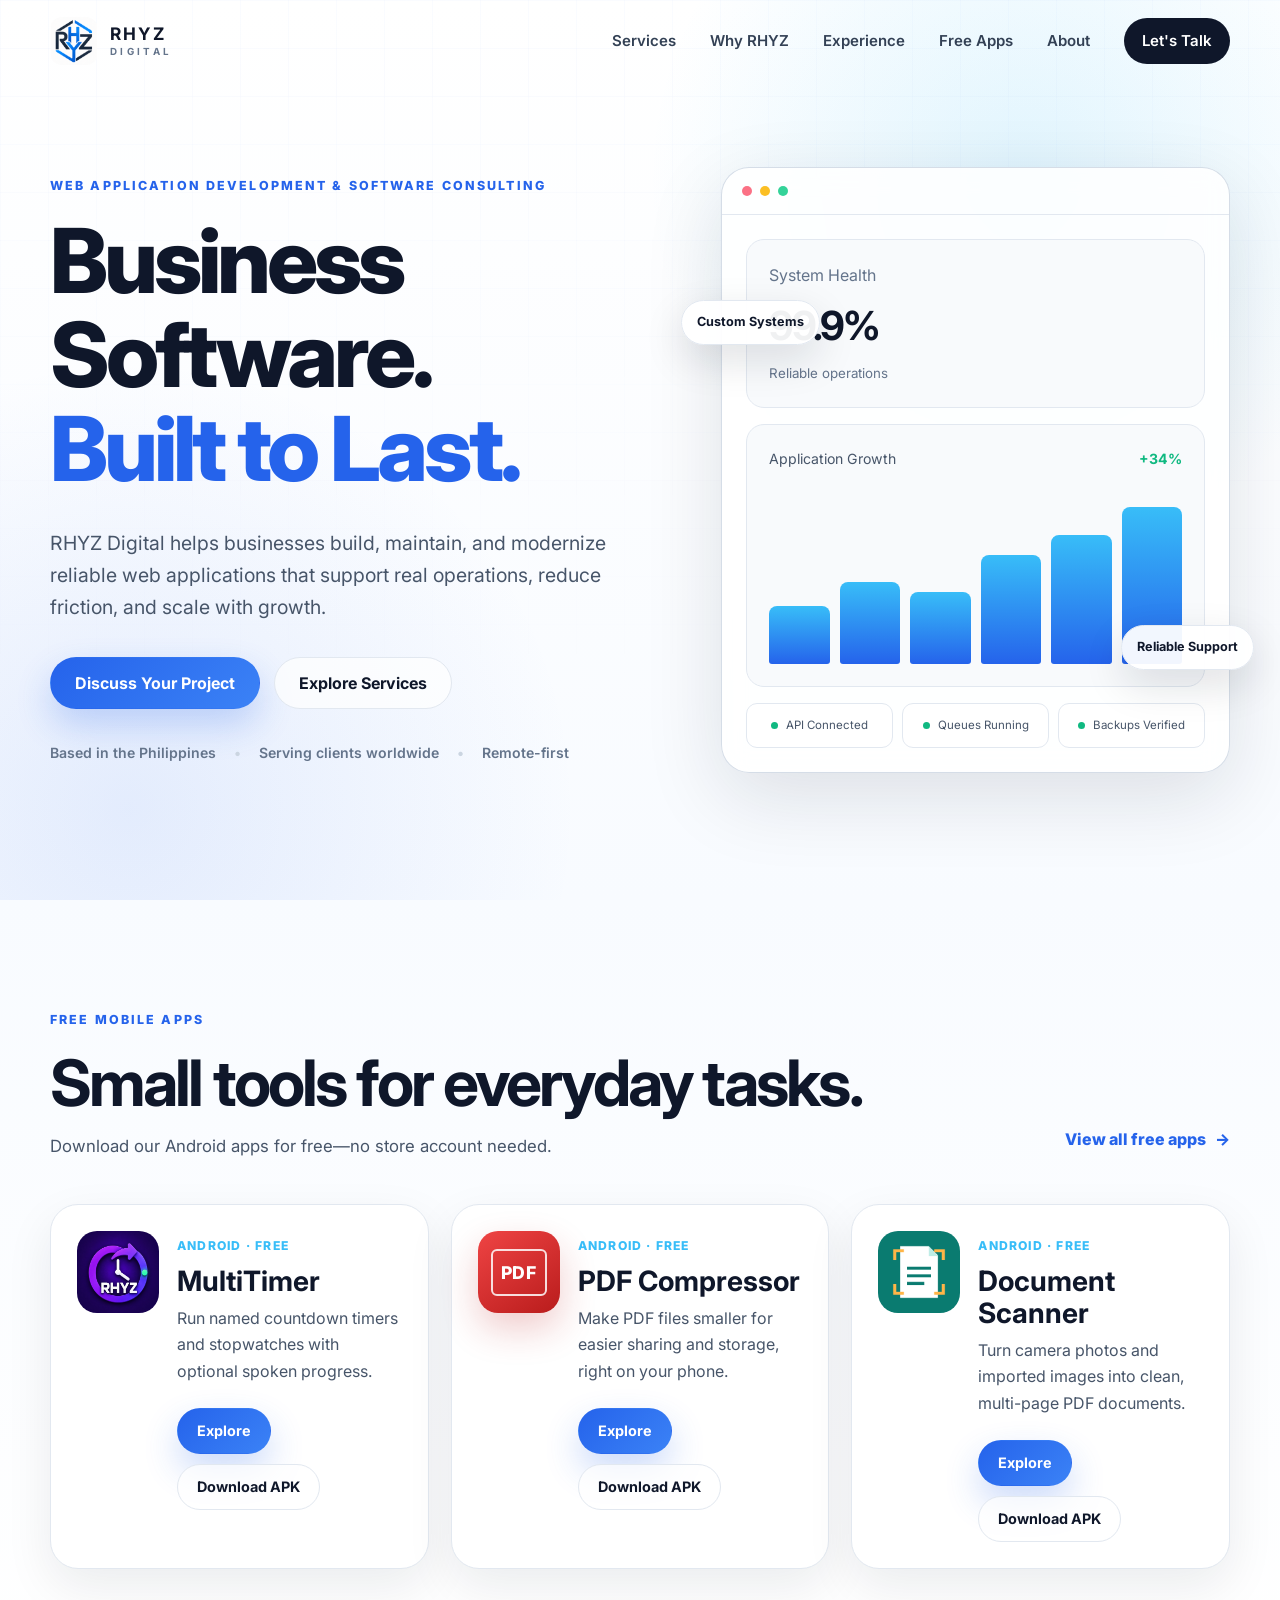
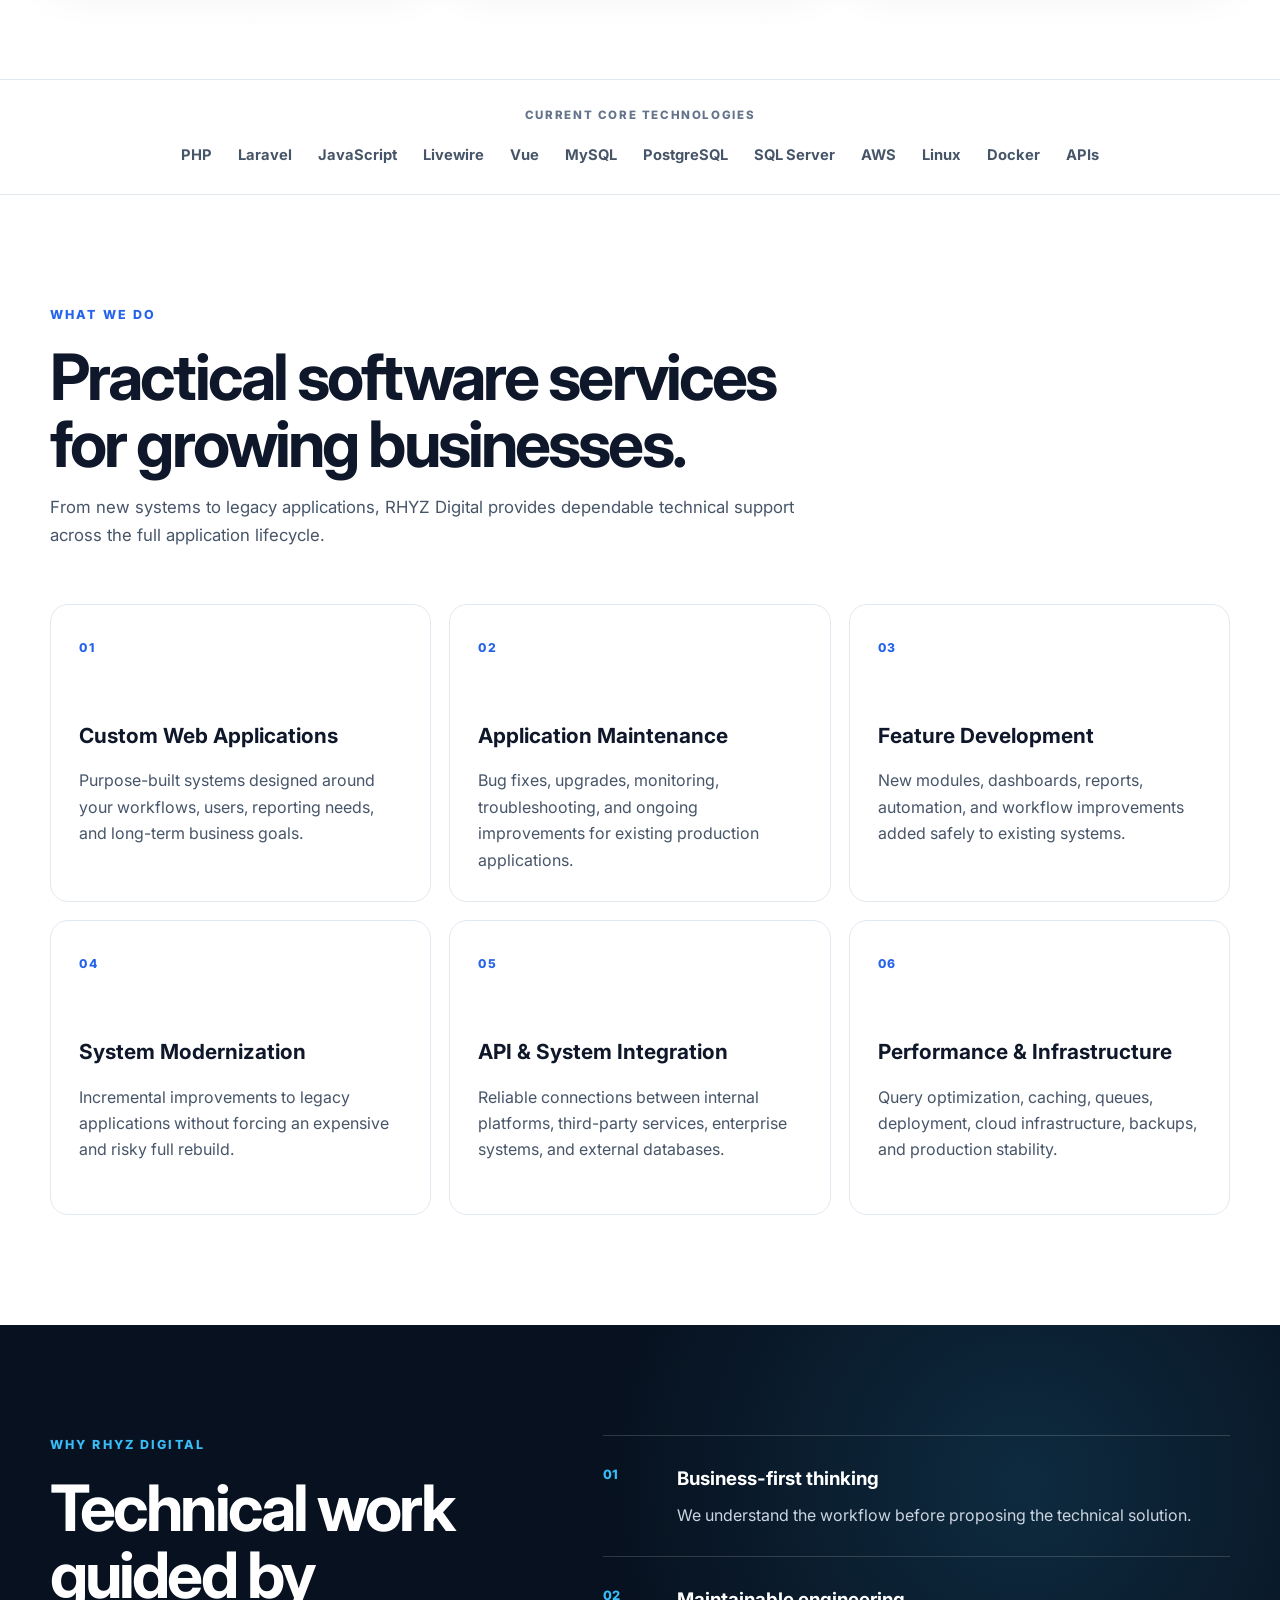
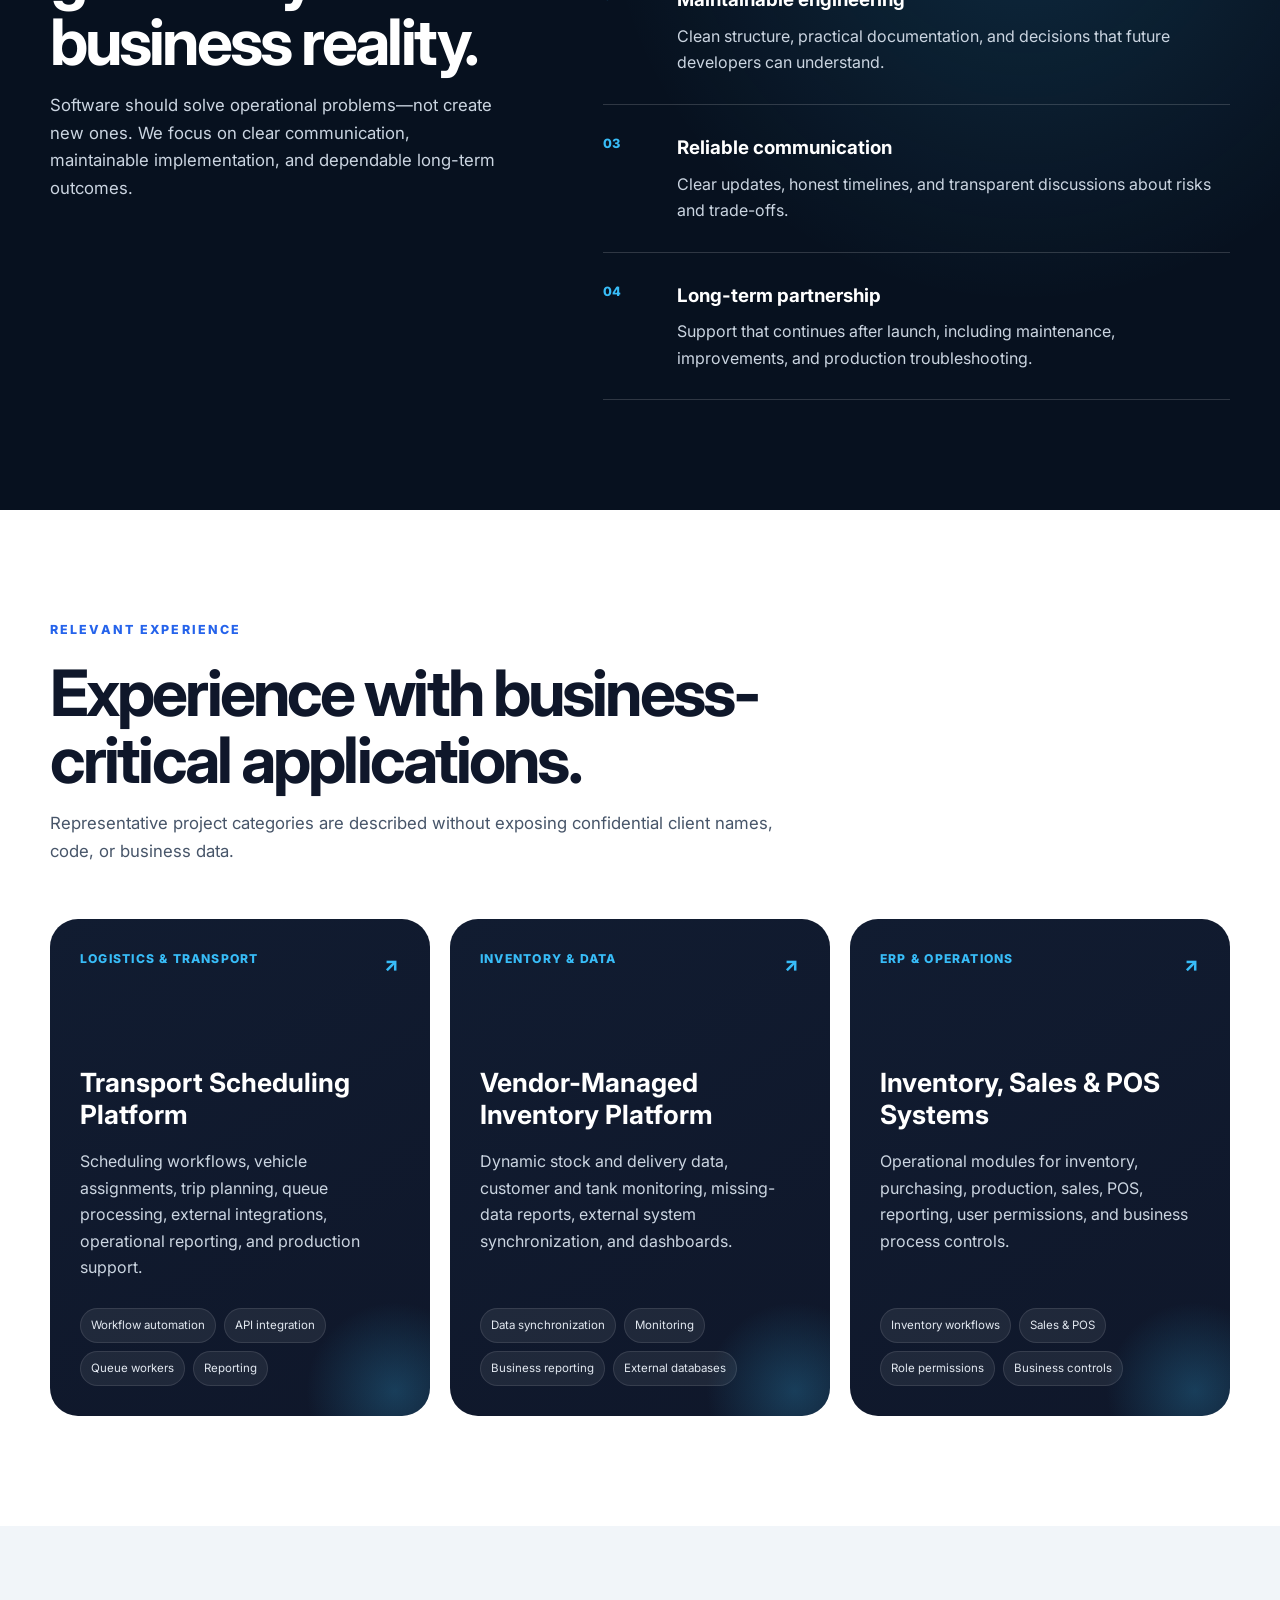
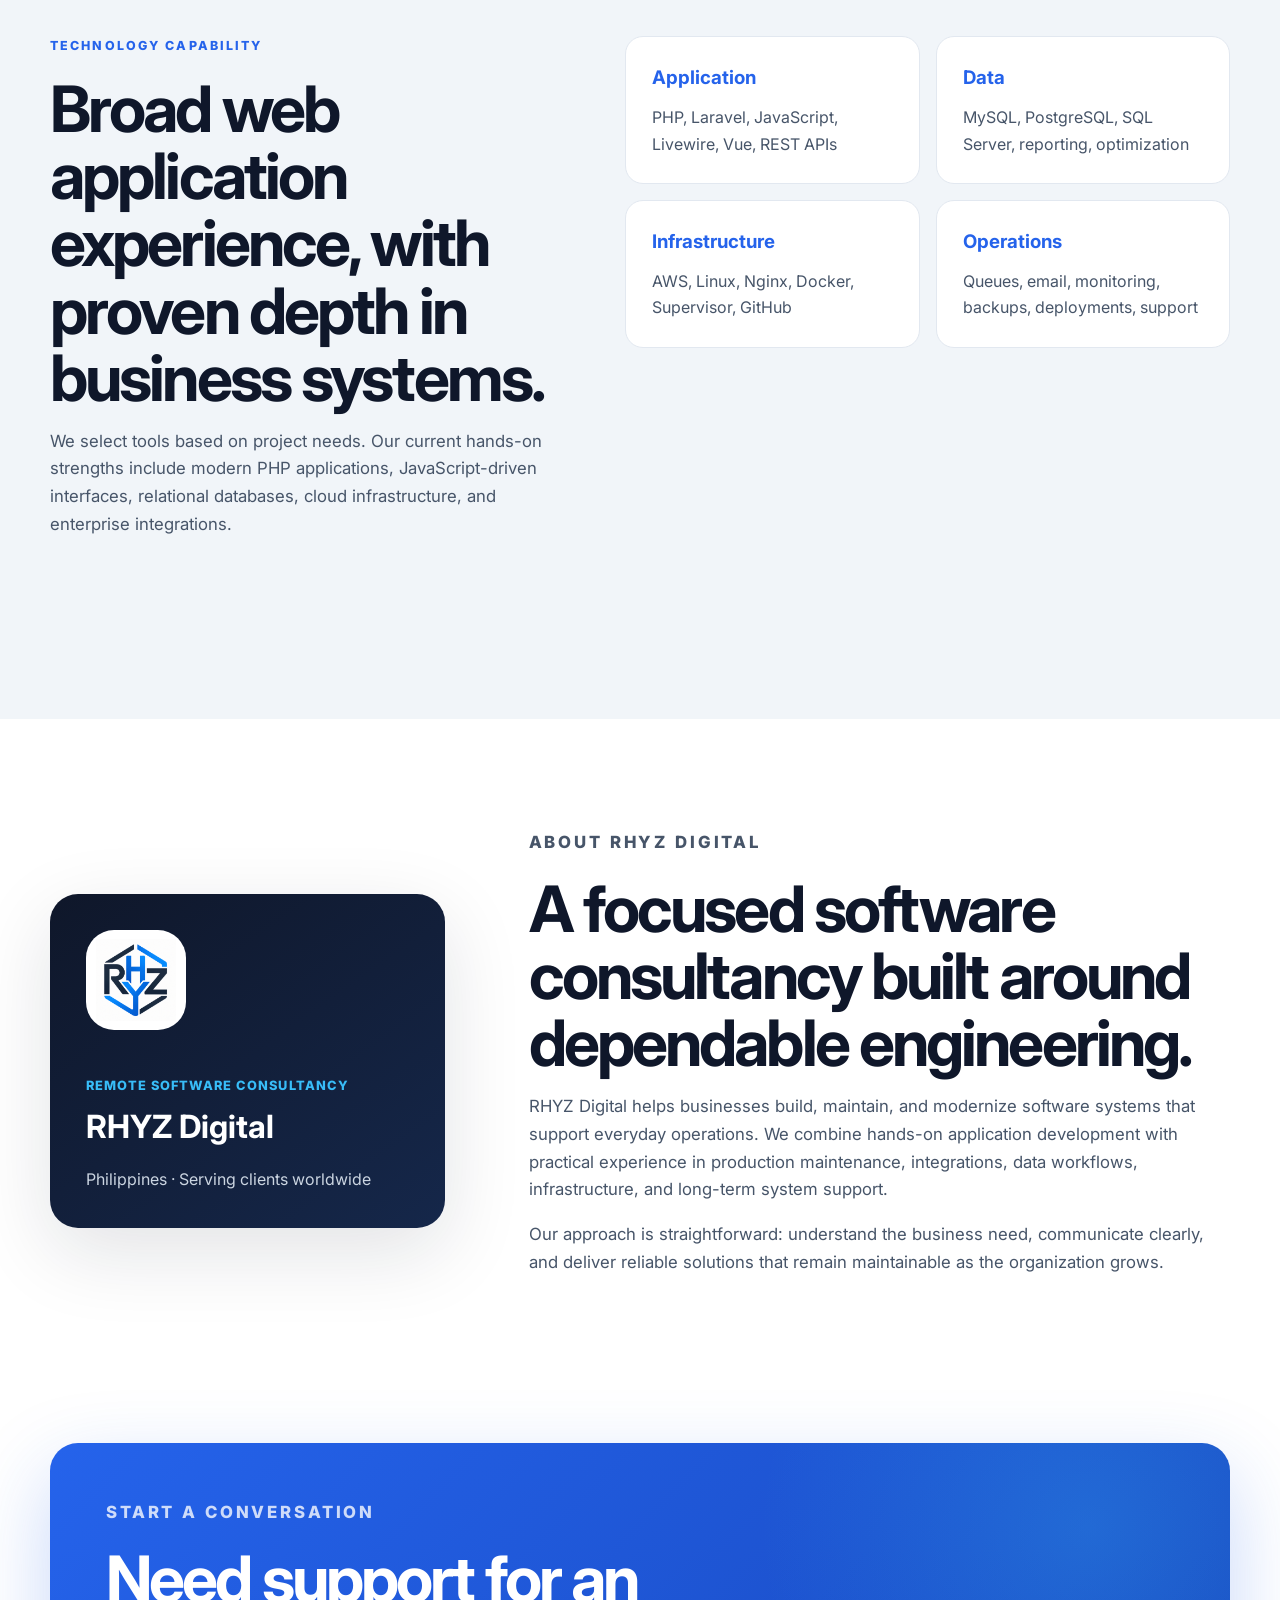
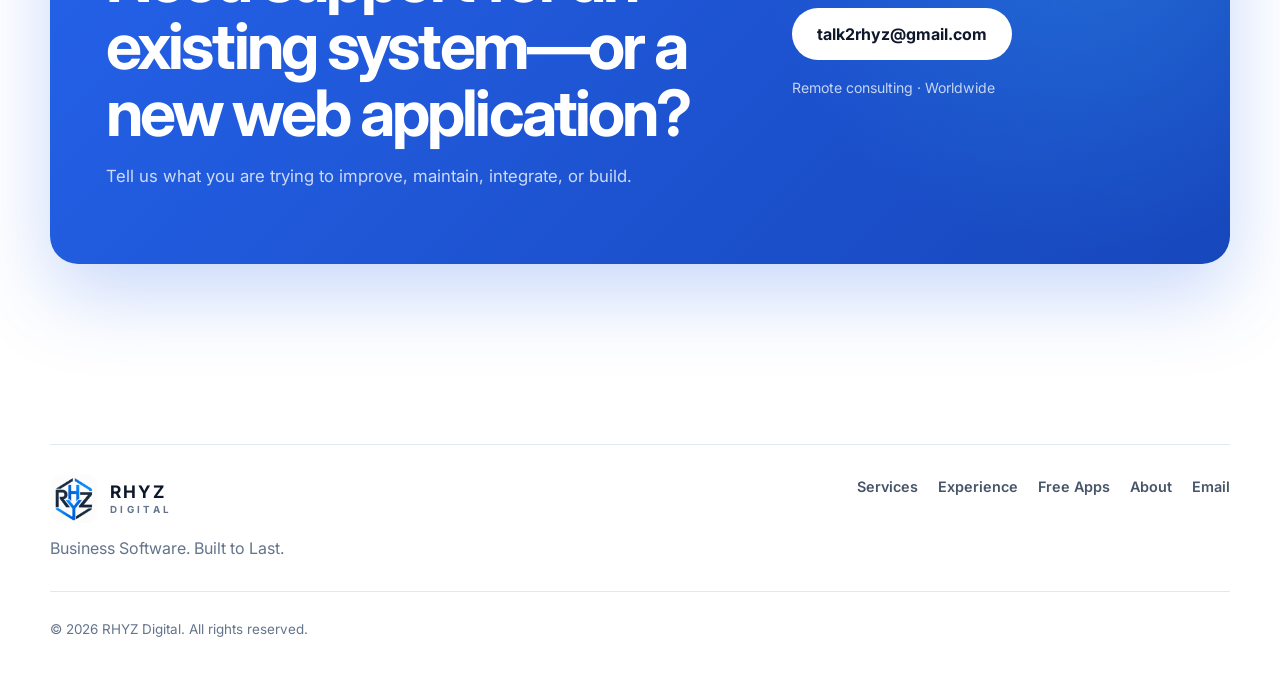
==== commit 0c17bac3: "Add Document Scanner app page" ====
--- a/index.html
+++ b/index.html
@@ -127,7 +127,7 @@
                     </div>
                     <a class="text-link" href="apps/">View all free apps <span aria-hidden="true">→</span></a>
                 </div>
-                <div class="apps-preview-grid">
+                <div class="apps-preview-grid three-apps">
                     <article class="app-preview-card reveal">
                         <img src="apps/multitimer/assets/multitimer-icon.png?v=2" alt="MultiTimer app icon">
                         <div class="app-preview-content">
@@ -149,6 +149,18 @@
                             <div class="app-card-actions">
                                 <a class="button button-primary" href="apps/pdf-compressor/">Explore</a>
                                 <a class="button button-secondary" href="apps/pdf-compressor/assets/rhyz-pdfcompressor-v1.0.0.apk" download>Download APK</a>
+                            </div>
+                        </div>
+                    </article>
+                    <article class="app-preview-card reveal">
+                        <img src="apps/document-scanner/assets/document-scanner-icon-512.png" alt="Document Scanner app icon">
+                        <div class="app-preview-content">
+                            <span class="platform-label">Android · Free</span>
+                            <h3>Document Scanner</h3>
+                            <p>Turn camera photos and imported images into clean, multi-page PDF documents.</p>
+                            <div class="app-card-actions">
+                                <a class="button button-primary" href="apps/document-scanner/">Explore</a>
+                                <a class="button button-secondary" href="apps/document-scanner/assets/rhyz-document-scanner-v1.0.0.apk" download>Download APK</a>
                             </div>
                         </div>
                     </article>
--- a/css/style.css
+++ b/css/style.css
@@ -1160,10 +1160,35 @@
 .donation-qr figcaption { display: flex; flex-direction: column; }
 .donation-options.compact { margin-top: 24px; }
 .donate-panel .donation-options.compact img { margin: 0 0 8px; }
+.apps-preview-grid.three-apps, .directory-grid.three-apps { grid-template-columns: repeat(3,minmax(0,1fr)); }
+.apps-preview-grid.three-apps .app-preview-card { grid-template-columns: 82px 1fr; gap: 18px; padding: 26px; }
+.apps-preview-grid.three-apps .app-preview-card > img, .apps-preview-grid.three-apps .app-preview-card > .pdf-app-icon { width: 82px; height: 82px; border-radius: 20px; }
+.directory-grid.three-apps .directory-app-card { padding: 30px; }
+.directory-grid.three-apps .directory-app-top { align-items: flex-start; flex-direction: column; }
+.scanner-product-hero { background: radial-gradient(circle at 80% 20%,rgba(13,148,136,.16),transparent 34%),linear-gradient(180deg,#fff,#f4fbfa); }
+.scanner-product-page .product-copy h1 span, .scanner-eyebrow { color: #0f766e; }
+.scanner-button { background: linear-gradient(135deg,#0f766e,#0d9488); box-shadow: 0 16px 35px rgba(15,118,110,.24); }
+.scanner-showcase { display: grid; place-items: center; }
+.scanner-showcase > img { width: min(100%,360px); border-radius: 30%; box-shadow: 0 34px 80px rgba(15,118,110,.22); }
+.scanner-capabilities { display: flex; flex-wrap: wrap; justify-content: center; gap: 9px; margin-top: 26px; }
+.scanner-capabilities span { padding: 9px 13px; color: #115e59; font-size: .8rem; font-weight: 700; background: #ccfbf1; border: 1px solid #99f6e4; border-radius: 999px; }
+.scanner-product-page .feature-card > span { color: #0f766e; }
+.scanner-privacy-section { background: #f0fdfa; }
+.privacy-feature { display: grid; grid-template-columns: .8fr 1.2fr; gap: 80px; align-items: start; }
+.privacy-feature h2 { margin: 0; font-size: clamp(2.4rem,5vw,4.3rem); line-height: 1.05; letter-spacing: -.045em; }
+.privacy-feature > div:last-child { color: var(--slate-600); font-size: 1.05rem; }
+.privacy-feature > div:last-child p:first-child { margin-top: 0; }
+.scanner-support-card { background: radial-gradient(circle at 88% 20%,rgba(94,234,212,.25),transparent 30%),linear-gradient(135deg,#0f766e,#115e59); }
 
 @media (max-width: 980px) {
     .apps-preview-grid, .directory-grid { grid-template-columns: 1fr; }
+    .apps-preview-grid.three-apps, .directory-grid.three-apps { grid-template-columns: 1fr; }
+    .apps-preview-grid.three-apps .app-preview-card { grid-template-columns: 104px 1fr; gap: 24px; padding: 30px; }
+    .apps-preview-grid.three-apps .app-preview-card > img, .apps-preview-grid.three-apps .app-preview-card > .pdf-app-icon { width: 104px; height: 104px; border-radius: 24px; }
+    .directory-grid.three-apps .directory-app-card { padding: 36px; }
+    .directory-grid.three-apps .directory-app-top { align-items: center; flex-direction: row; }
     .support-card-wide { grid-template-columns: 1fr; }
+    .privacy-feature { grid-template-columns: 1fr; gap: 30px; }
 }
 
 @media (max-width: 760px) {
@@ -1181,4 +1206,8 @@
     .document-sheet { width: 100px; height: 140px; padding: 19px 15px; }
     .file-result { min-width: 0; }
     .donation-options { grid-template-columns: 1fr; }
-}
+    .apps-preview-grid.three-apps .app-preview-card { grid-template-columns: 76px 1fr; padding: 24px; }
+    .apps-preview-grid.three-apps .app-preview-card > img, .apps-preview-grid.three-apps .app-preview-card > .pdf-app-icon { width: 76px; height: 76px; border-radius: 18px; }
+    .directory-grid.three-apps .directory-app-card { padding: 26px 22px; }
+    .directory-grid.three-apps .directory-app-top { align-items: center; flex-direction: row; }
+}
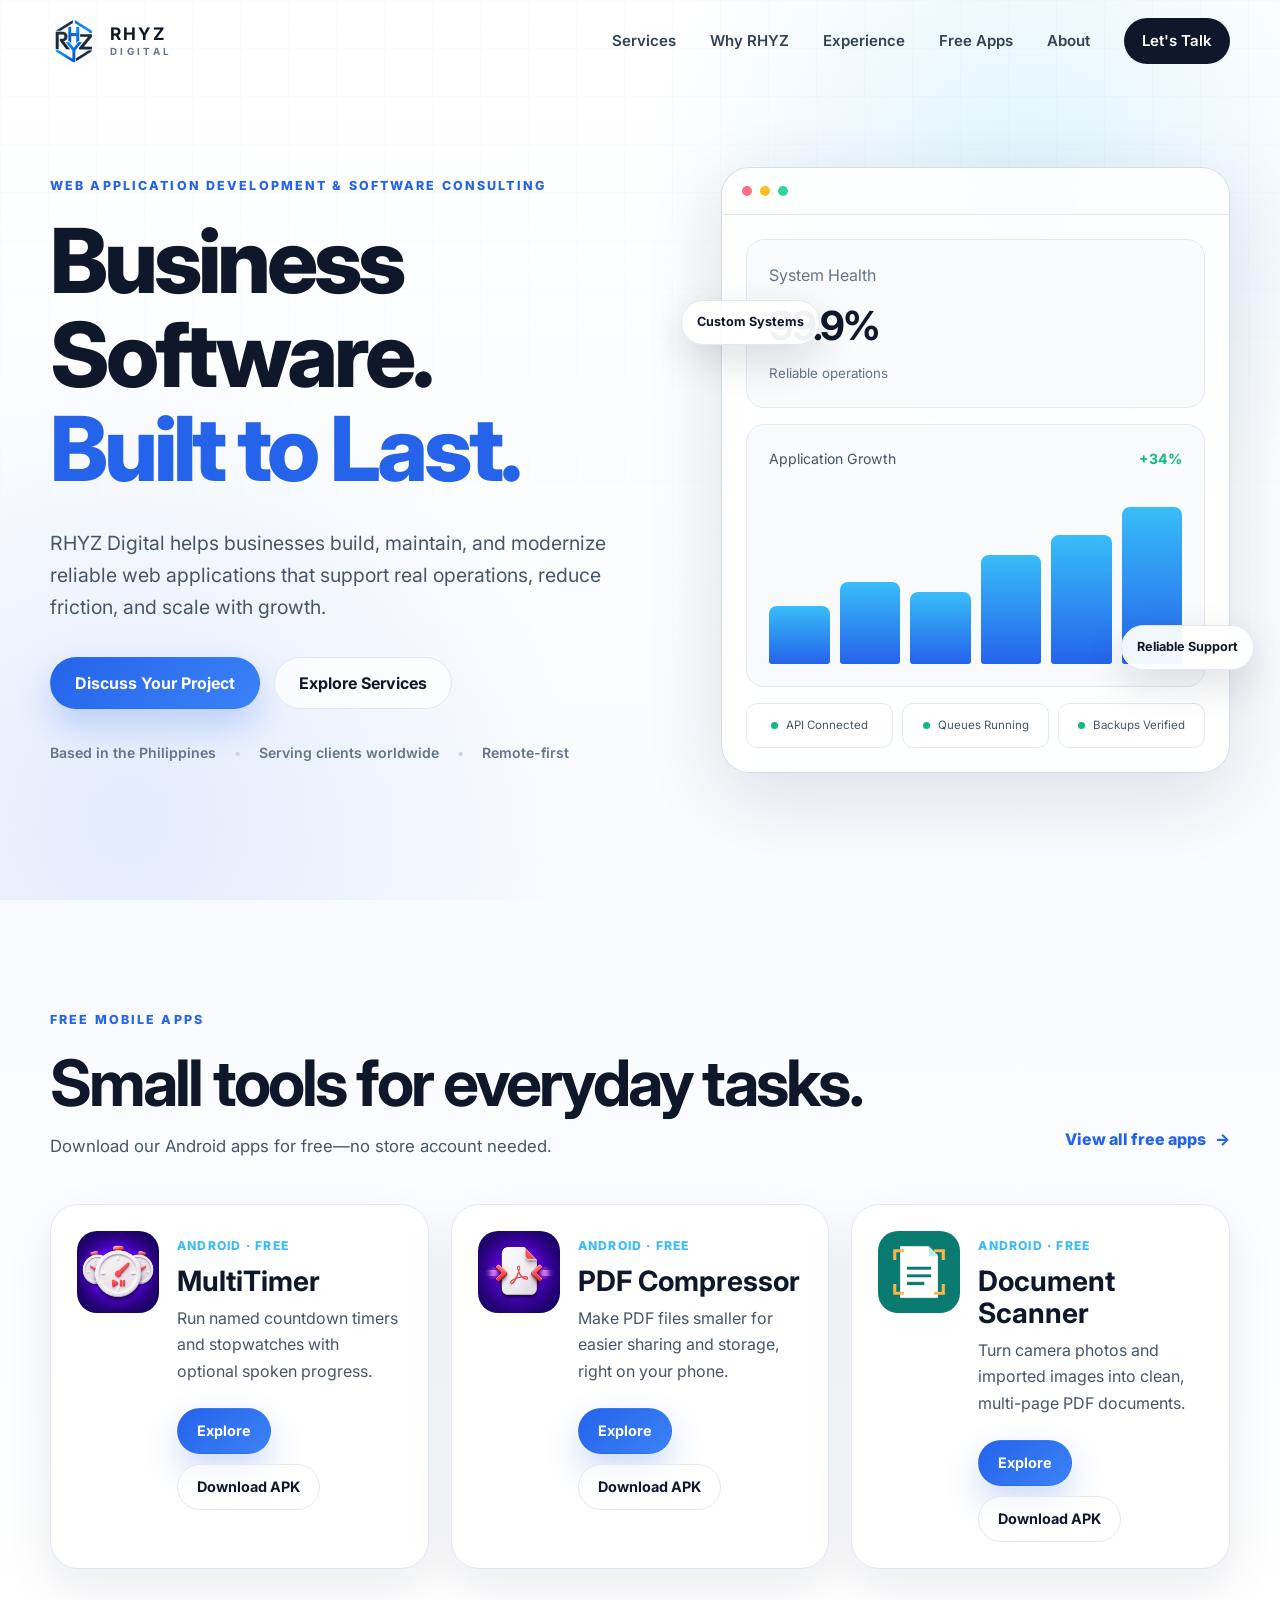
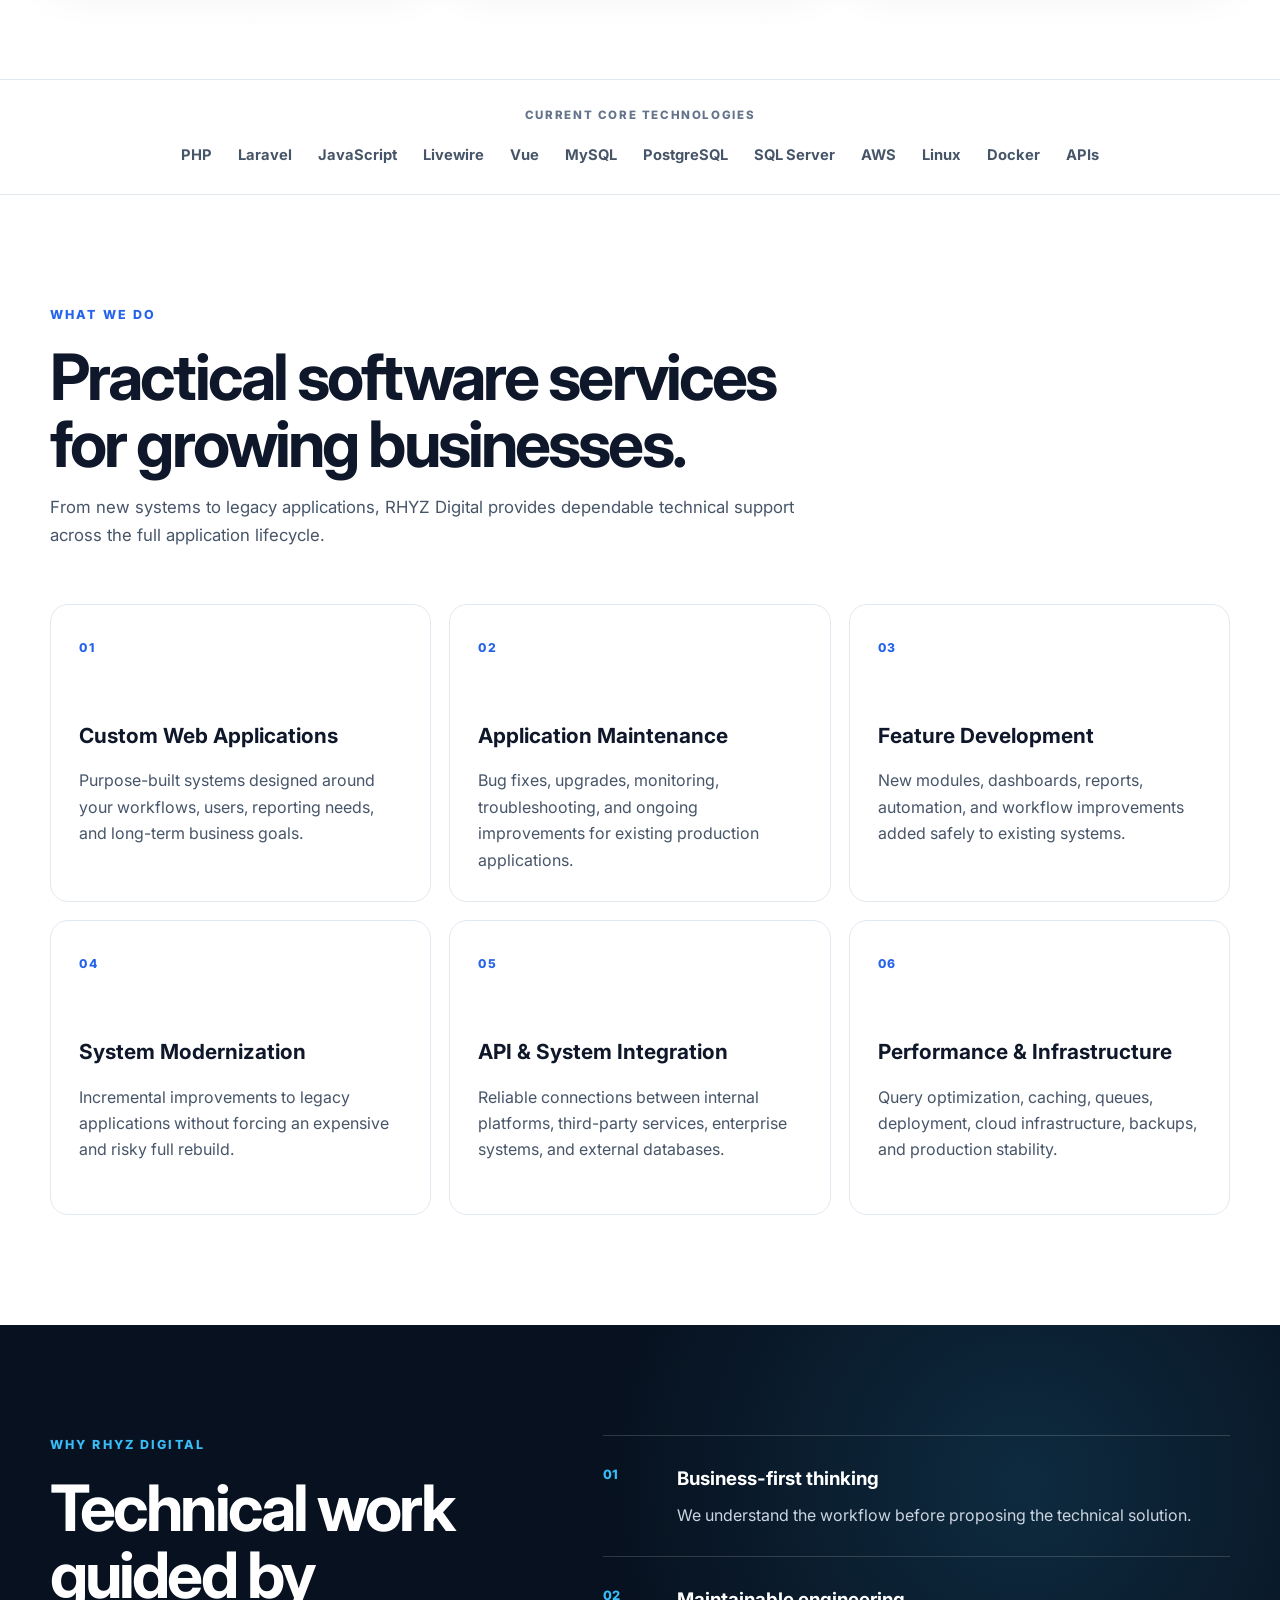
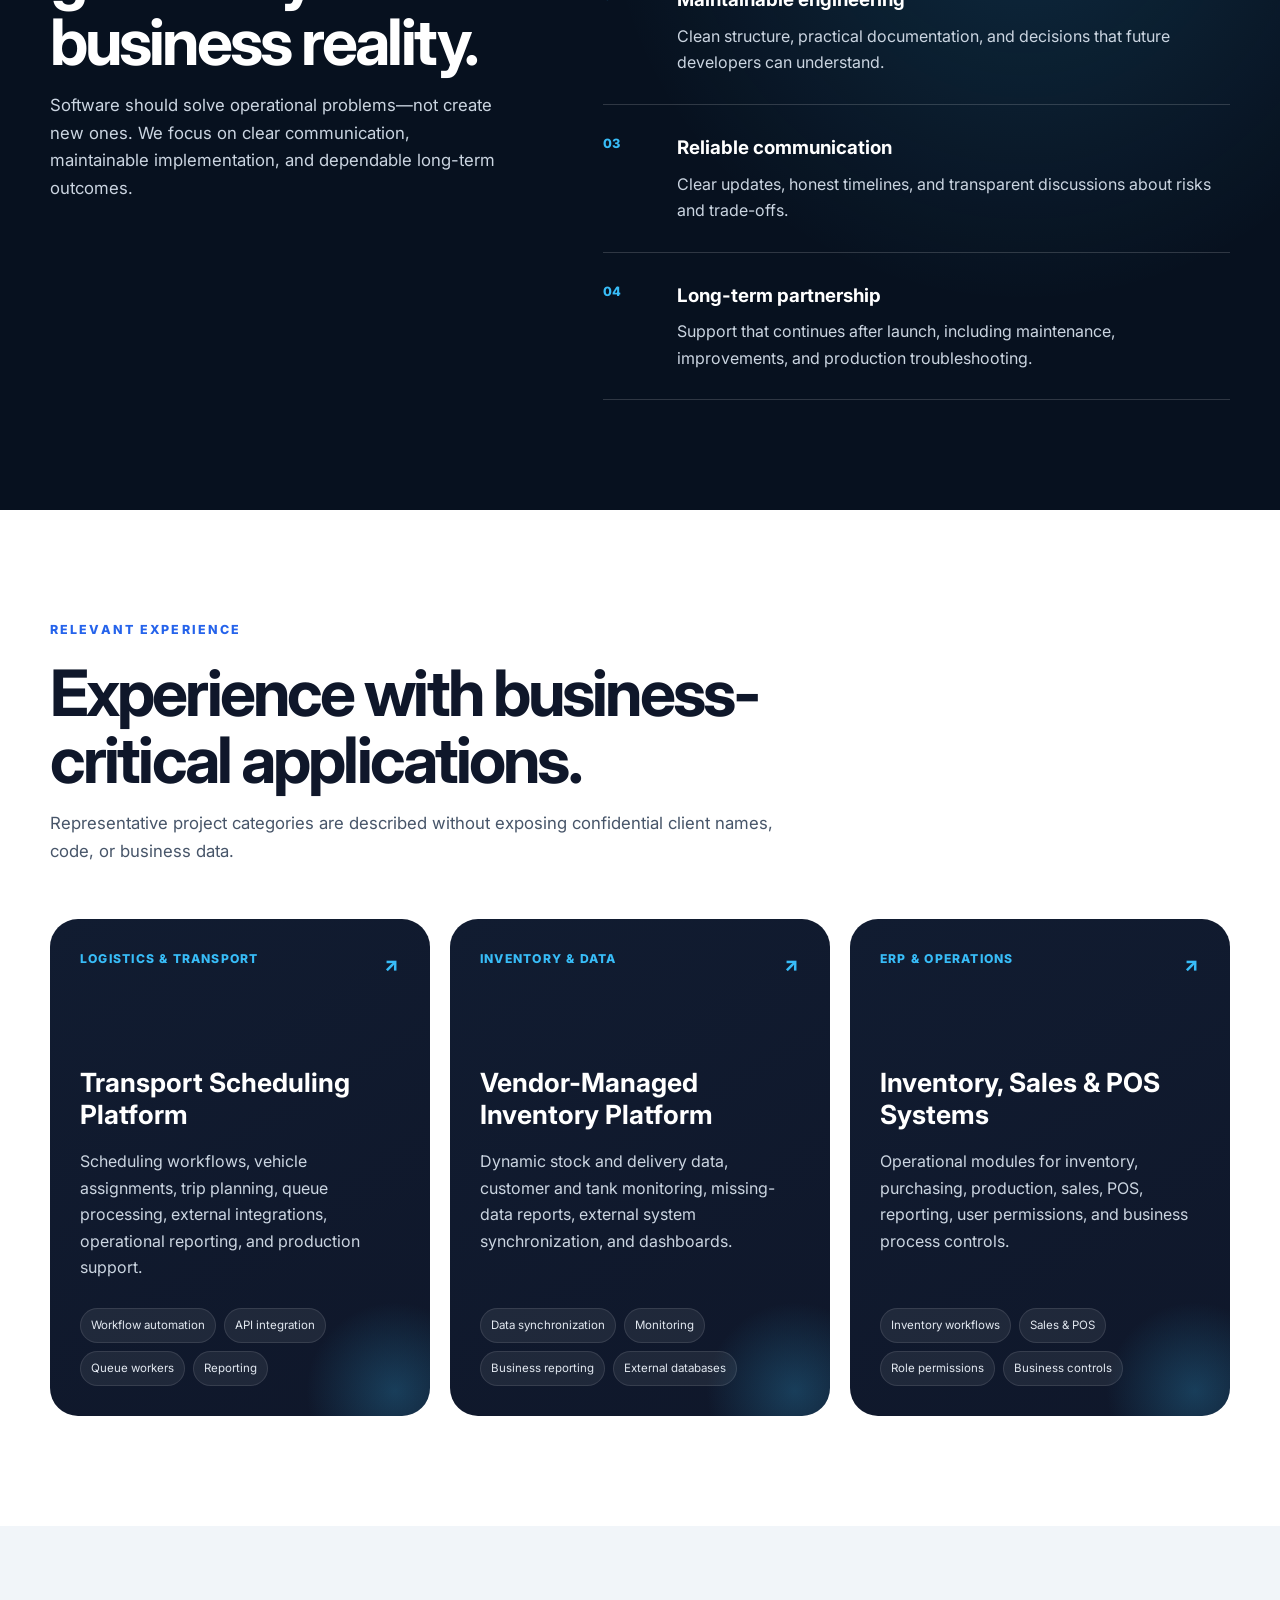
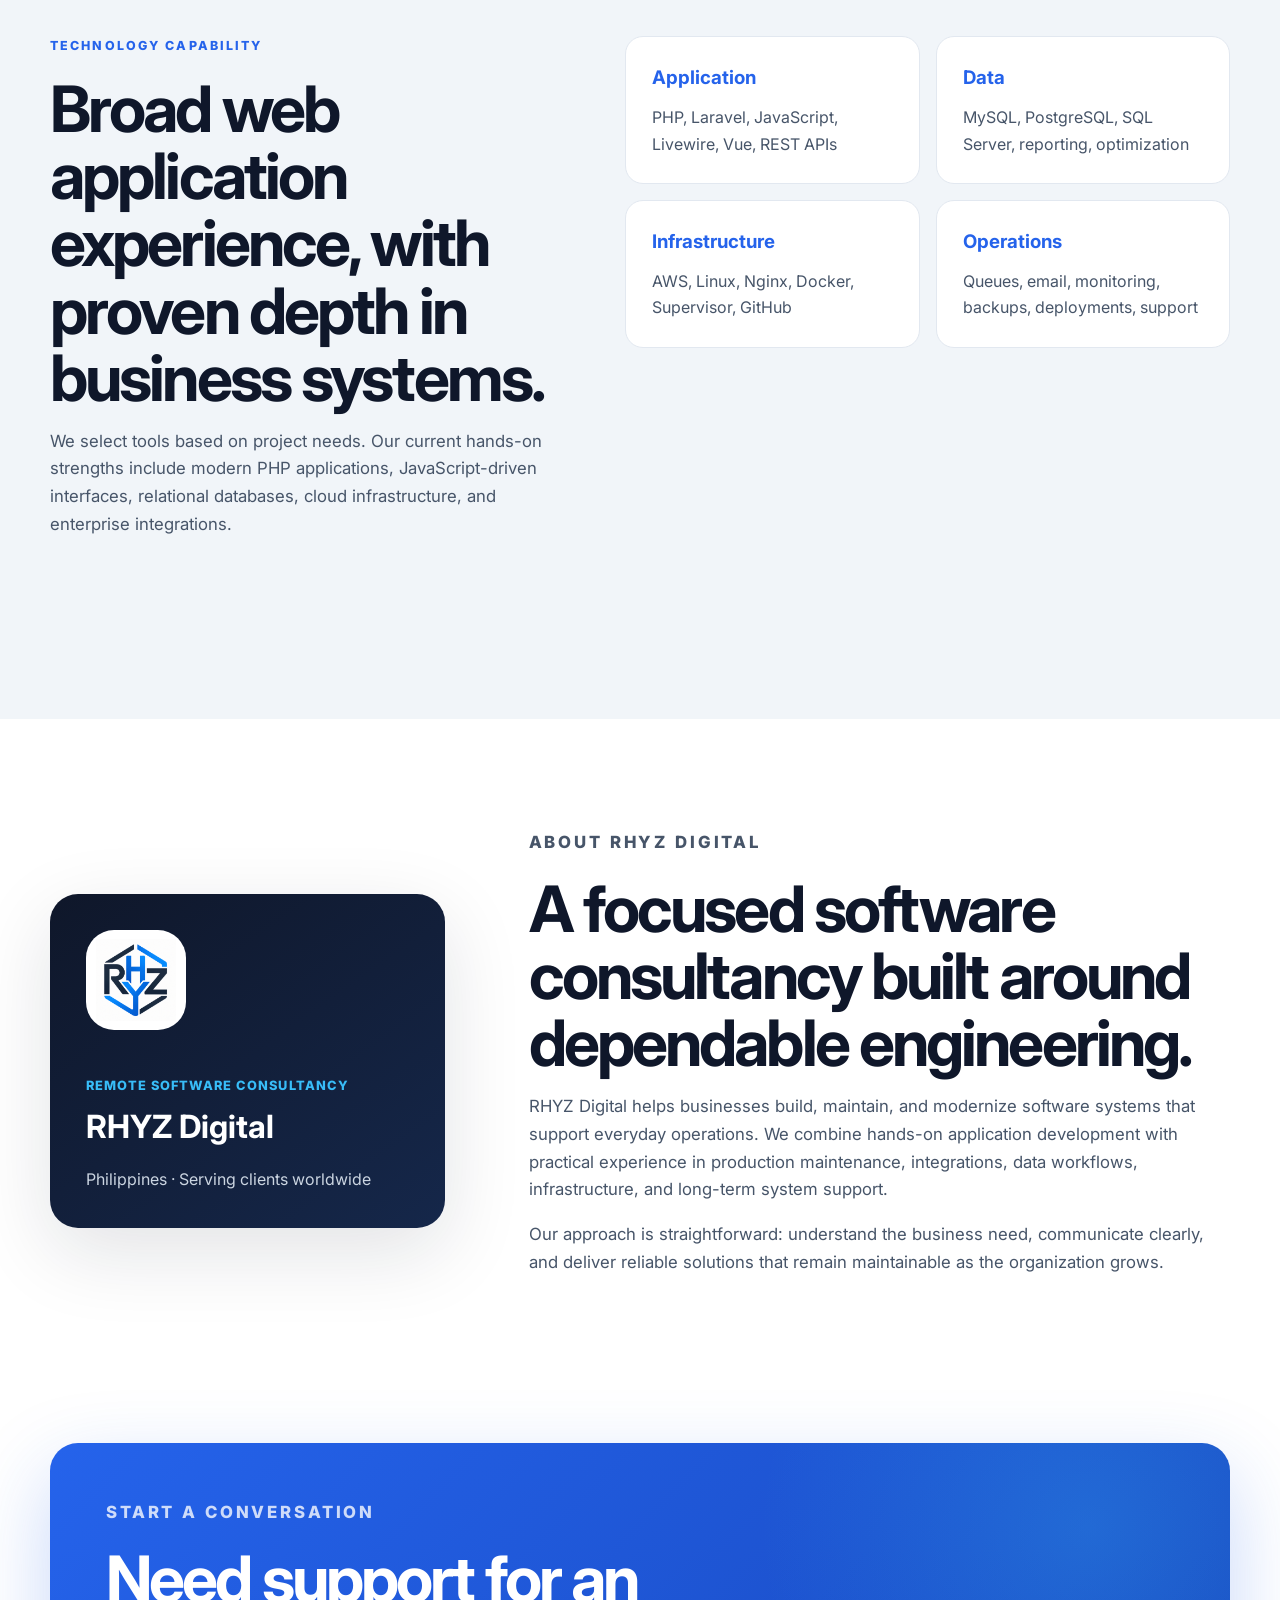
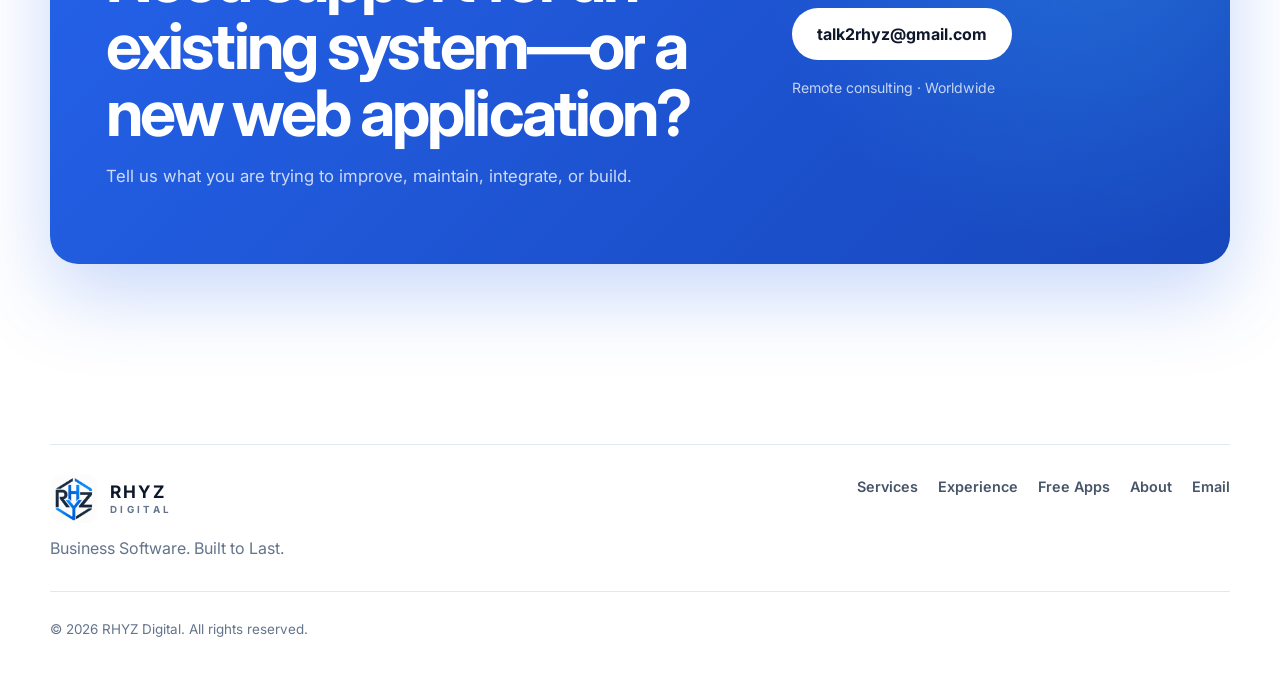
==== commit 90e99895: "Added Icons" ====
--- a/index.html
+++ b/index.html
@@ -129,7 +129,7 @@
                 </div>
                 <div class="apps-preview-grid three-apps">
                     <article class="app-preview-card reveal">
-                        <img src="apps/multitimer/assets/multitimer-icon.png?v=2" alt="MultiTimer app icon">
+                        <img src="apps/multitimer/assets/multitimer-icon.png?v=3" alt="MultiTimer app icon">
                         <div class="app-preview-content">
                             <span class="platform-label">Android · Free</span>
                             <h3>MultiTimer</h3>
@@ -141,7 +141,7 @@
                         </div>
                     </article>
                     <article class="app-preview-card reveal">
-                        <div class="pdf-app-icon" aria-hidden="true"><span>PDF</span></div>
+                        <img src="apps/pdf-compressor/assets/pdf-compressor-icon.png" alt="PDF Compressor app icon">
                         <div class="app-preview-content">
                             <span class="platform-label">Android · Free</span>
                             <h3>PDF Compressor</h3>
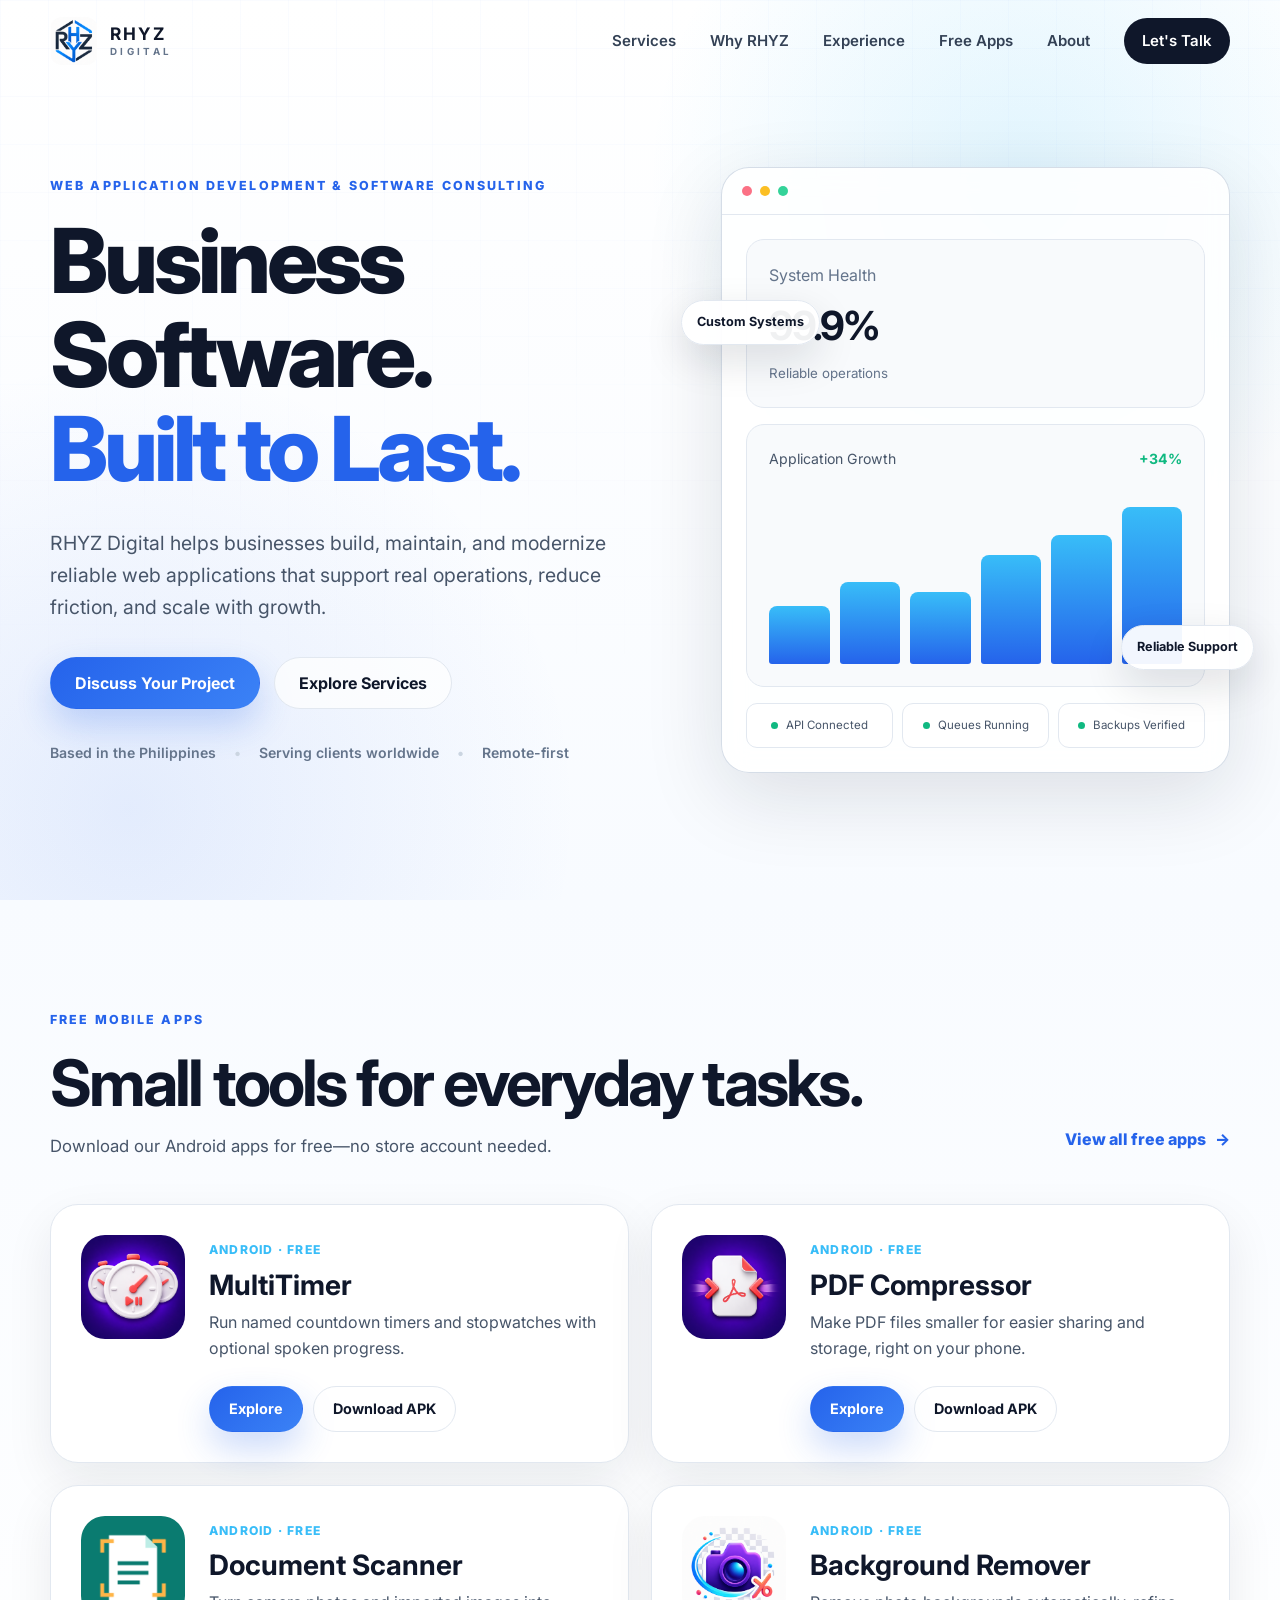
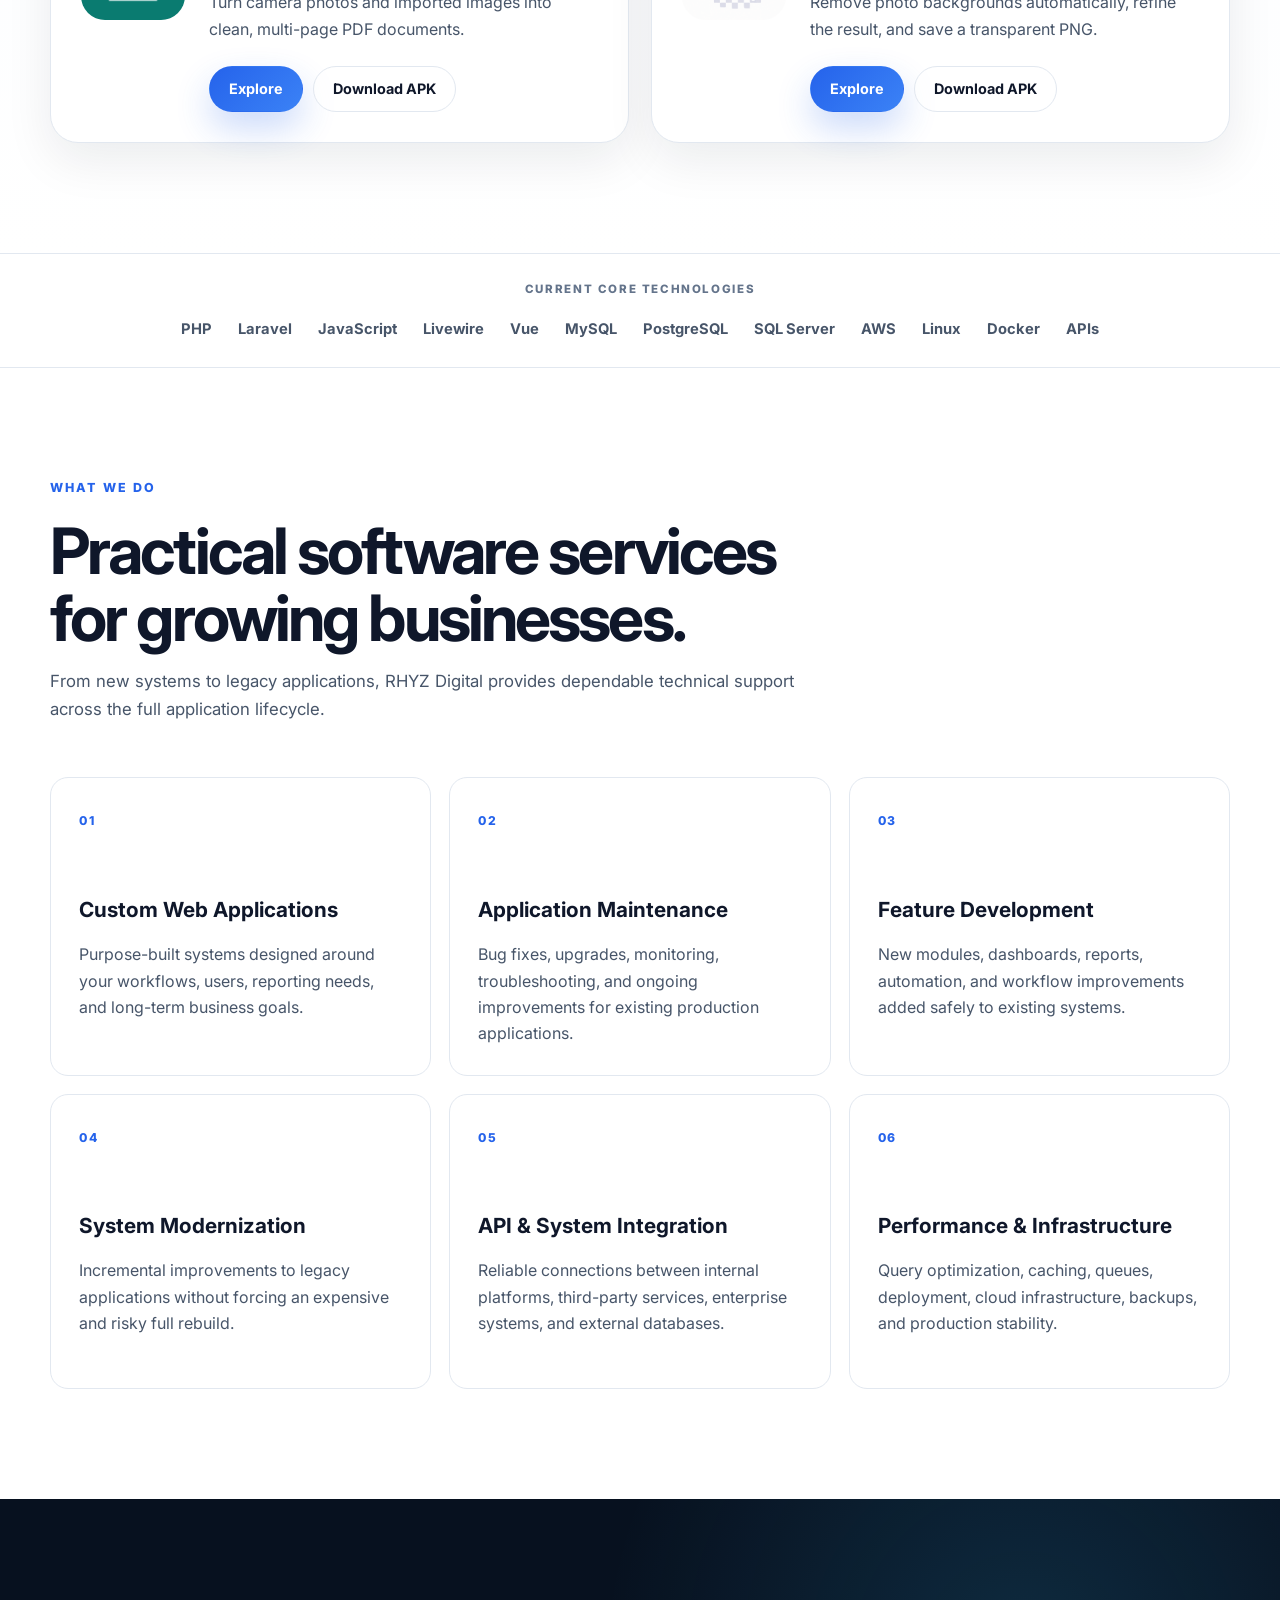
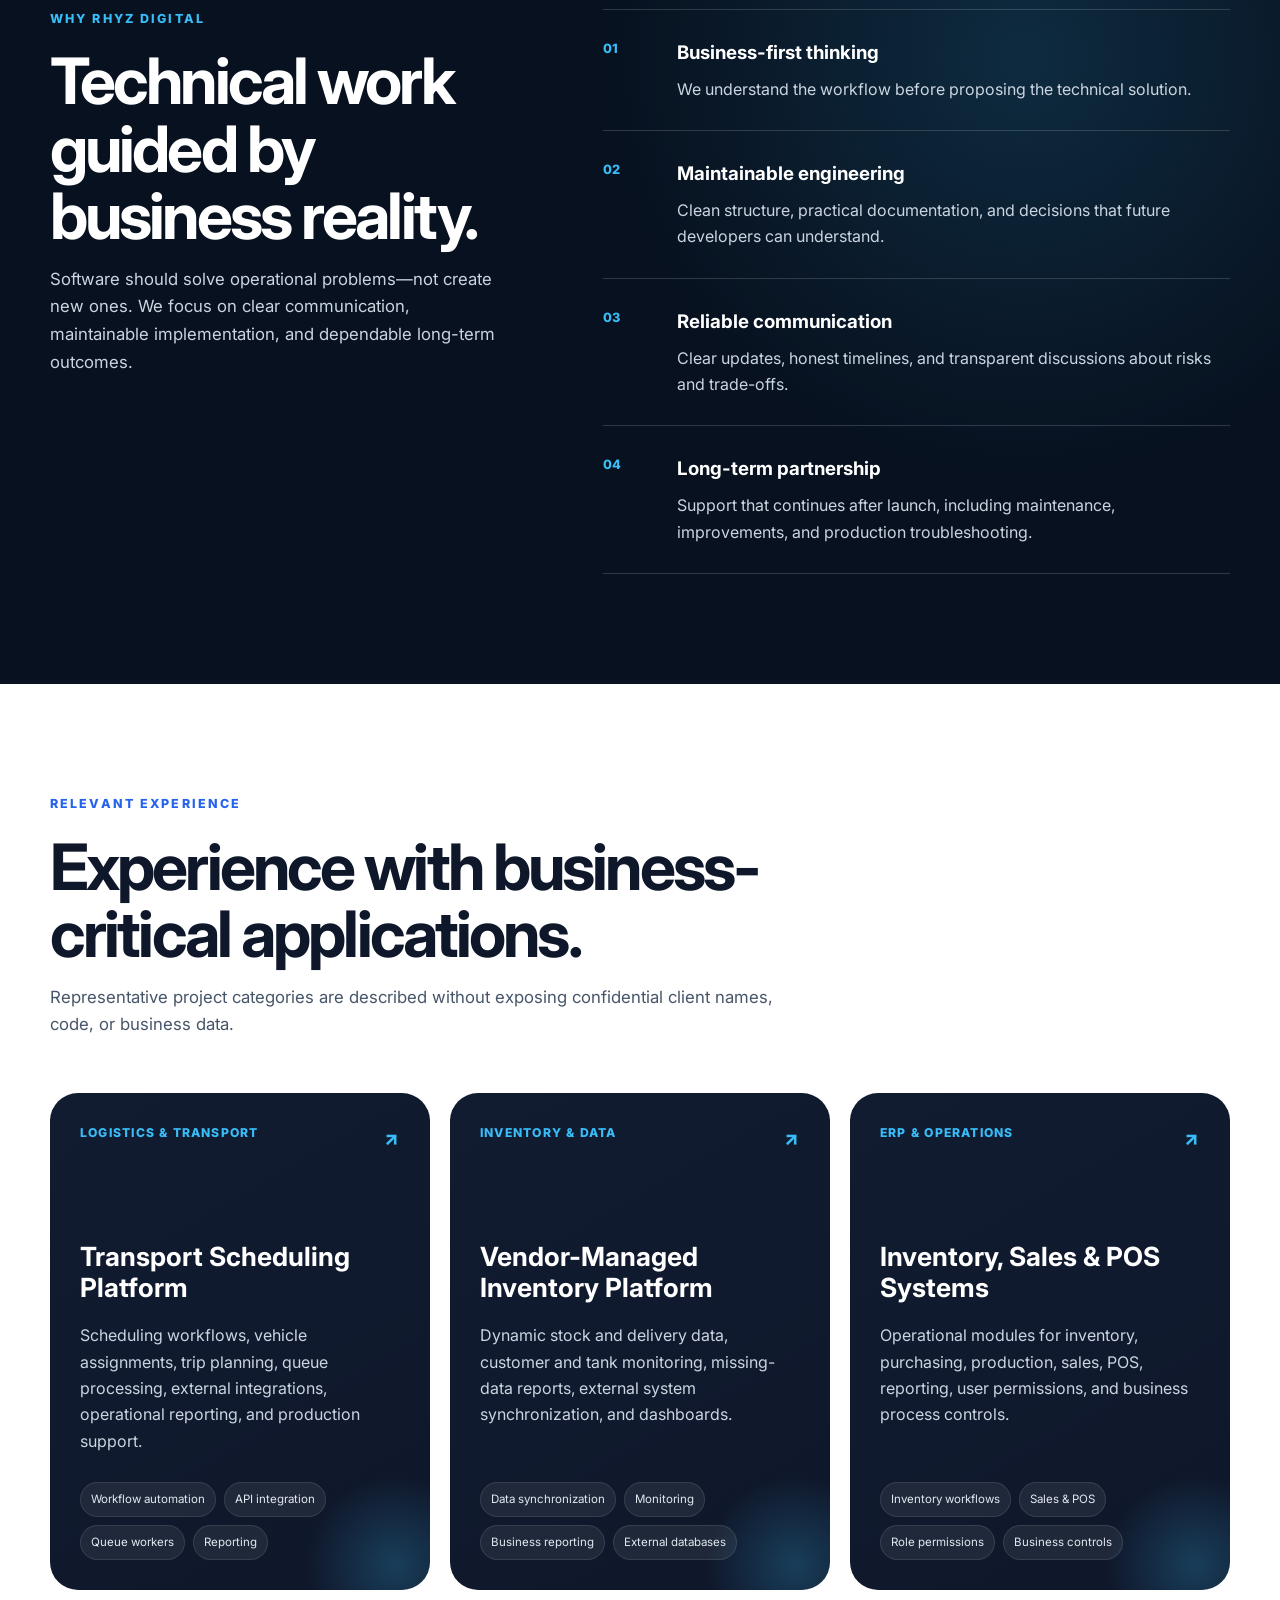
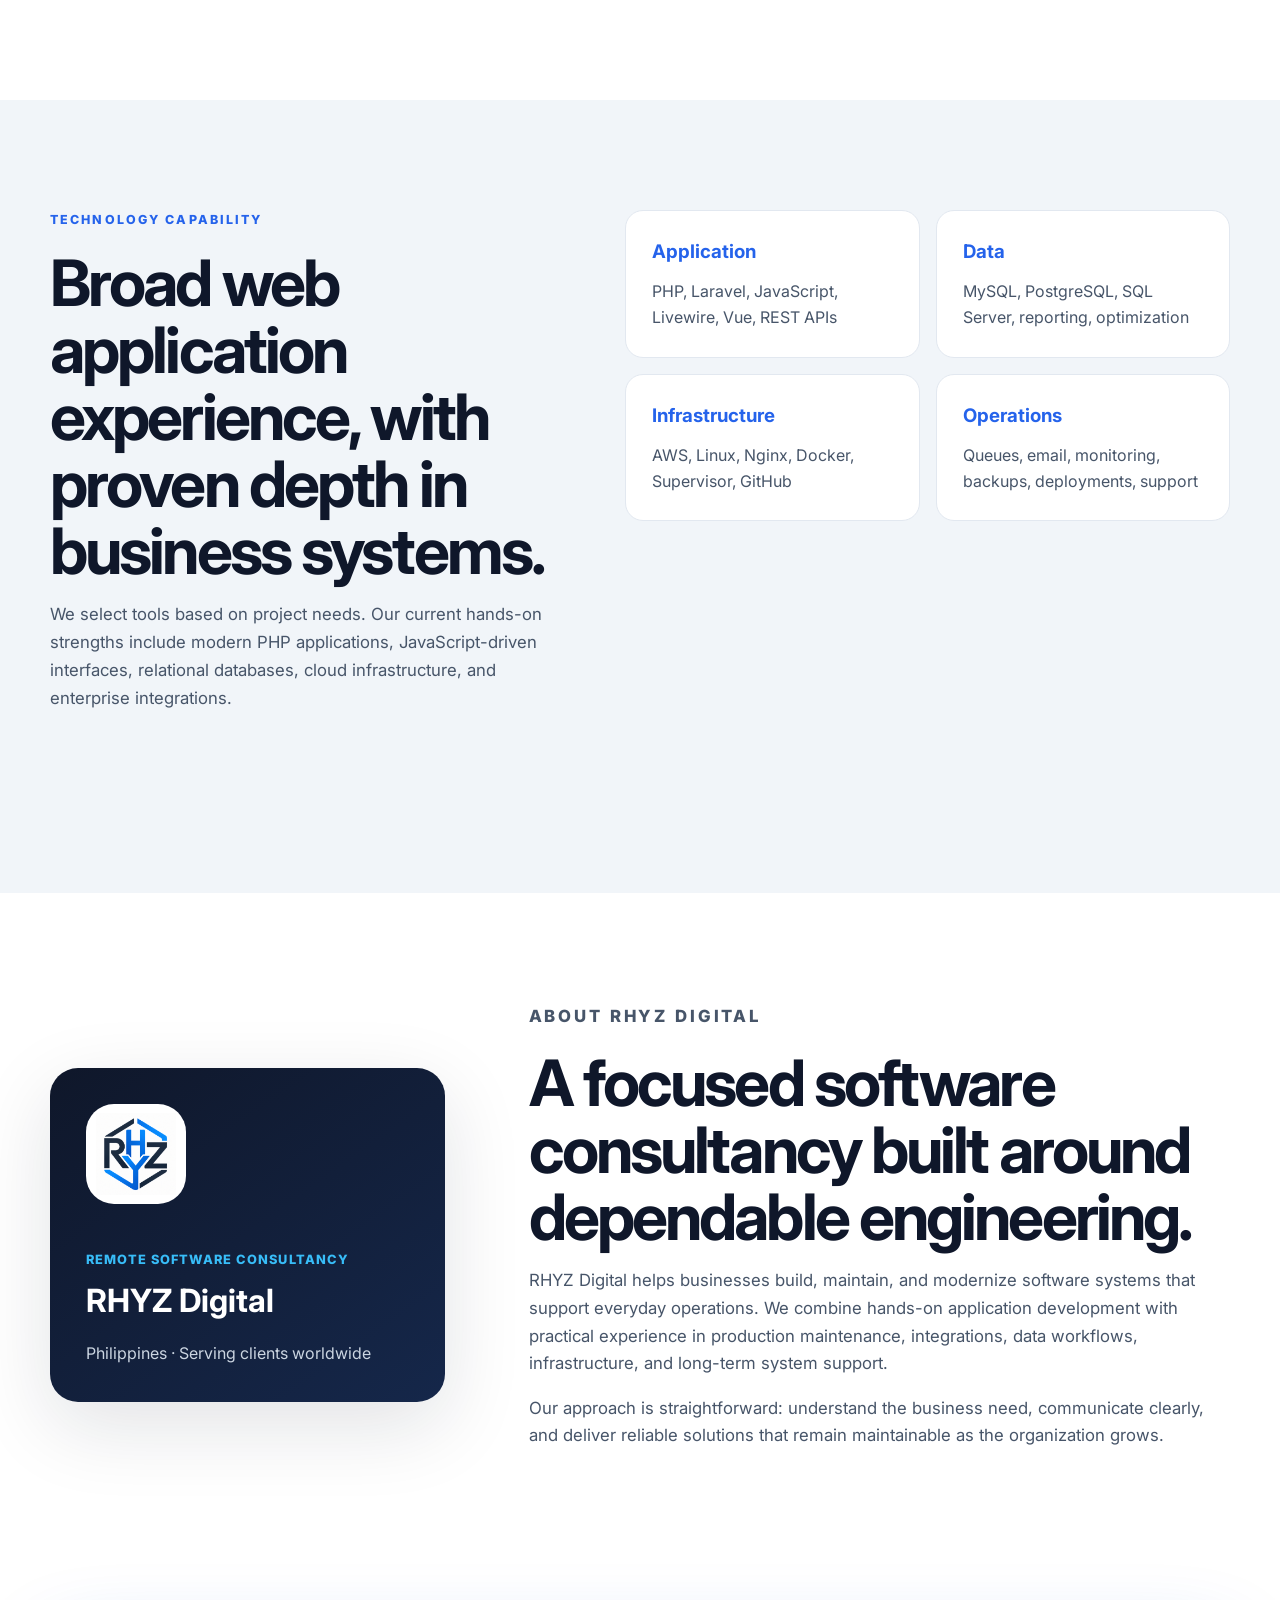
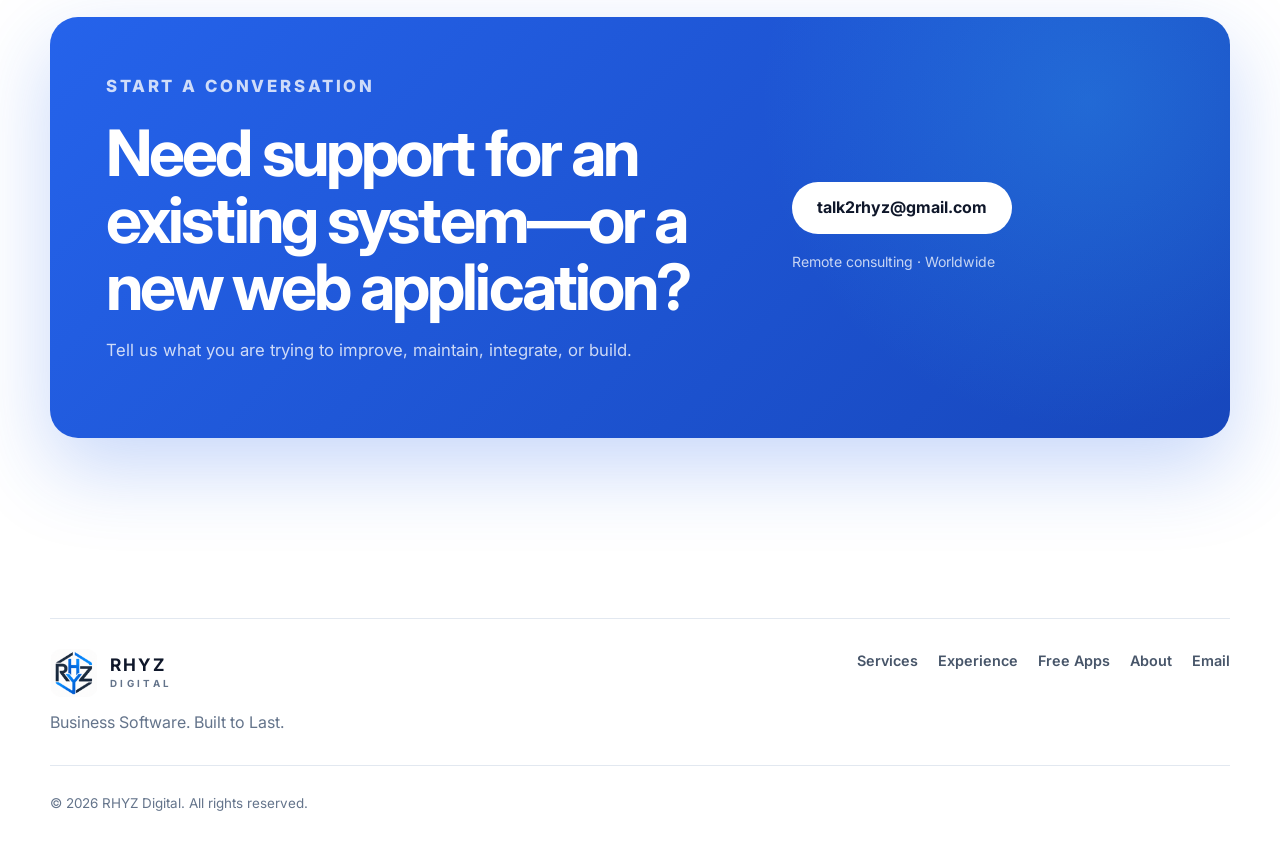
==== commit f7b646bd: "Added Background Remover App" ====
--- a/index.html
+++ b/index.html
@@ -127,7 +127,7 @@
                     </div>
                     <a class="text-link" href="apps/">View all free apps <span aria-hidden="true">→</span></a>
                 </div>
-                <div class="apps-preview-grid three-apps">
+                <div class="apps-preview-grid four-apps">
                     <article class="app-preview-card reveal">
                         <img src="apps/multitimer/assets/multitimer-icon.png?v=3" alt="MultiTimer app icon">
                         <div class="app-preview-content">
@@ -161,6 +161,18 @@
                             <div class="app-card-actions">
                                 <a class="button button-primary" href="apps/document-scanner/">Explore</a>
                                 <a class="button button-secondary" href="apps/document-scanner/assets/rhyz-document-scanner-v1.0.0.apk" download>Download APK</a>
+                            </div>
+                        </div>
+                    </article>
+                    <article class="app-preview-card reveal">
+                        <img src="apps/background-remover/assets/background-remover-icon.png" alt="Background Remover app icon">
+                        <div class="app-preview-content">
+                            <span class="platform-label">Android · Free</span>
+                            <h3>Background Remover</h3>
+                            <p>Remove photo backgrounds automatically, refine the result, and save a transparent PNG.</p>
+                            <div class="app-card-actions">
+                                <a class="button button-primary" href="apps/background-remover/">Explore</a>
+                                <a class="button button-secondary" href="apps/background-remover/assets/rhyz-backgroundremover-v1.0.0.apk" download>Download APK</a>
                             </div>
                         </div>
                     </article>
--- a/css/style.css
+++ b/css/style.css
@@ -1179,10 +1179,23 @@
 .privacy-feature > div:last-child { color: var(--slate-600); font-size: 1.05rem; }
 .privacy-feature > div:last-child p:first-child { margin-top: 0; }
 .scanner-support-card { background: radial-gradient(circle at 88% 20%,rgba(94,234,212,.25),transparent 30%),linear-gradient(135deg,#0f766e,#115e59); }
+.apps-preview-grid.four-apps, .directory-grid.four-apps { grid-template-columns: repeat(2,minmax(0,1fr)); }
+.remover-product-hero { background: radial-gradient(circle at 80% 20%,rgba(124,58,237,.18),transparent 34%),linear-gradient(180deg,#fff,#faf7ff); }
+.remover-product-page .product-copy h1 span, .remover-eyebrow { color: #6d28d9; }
+.remover-platform-label { color: #7c3aed; }
+.remover-button { background: linear-gradient(135deg,#6d28d9,#8b5cf6); box-shadow: 0 16px 35px rgba(109,40,217,.24); }
+.remover-showcase { display: grid; place-items: center; }
+.remover-showcase > img { width: min(100%,390px); border-radius: 28%; box-shadow: 0 34px 80px rgba(76,29,149,.2); }
+.remover-capabilities { display: flex; flex-wrap: wrap; justify-content: center; gap: 9px; margin-top: 26px; }
+.remover-capabilities span { padding: 9px 13px; color: #5b21b6; font-size: .8rem; font-weight: 700; background: #ede9fe; border: 1px solid #ddd6fe; border-radius: 999px; }
+.remover-product-page .feature-card > span { color: #6d28d9; }
+.remover-privacy-section { background: #f5f3ff; }
+.remover-support-card { background: radial-gradient(circle at 88% 20%,rgba(196,181,253,.28),transparent 30%),linear-gradient(135deg,#6d28d9,#4c1d95); }
 
 @media (max-width: 980px) {
     .apps-preview-grid, .directory-grid { grid-template-columns: 1fr; }
     .apps-preview-grid.three-apps, .directory-grid.three-apps { grid-template-columns: 1fr; }
+    .apps-preview-grid.four-apps, .directory-grid.four-apps { grid-template-columns: 1fr; }
     .apps-preview-grid.three-apps .app-preview-card { grid-template-columns: 104px 1fr; gap: 24px; padding: 30px; }
     .apps-preview-grid.three-apps .app-preview-card > img, .apps-preview-grid.three-apps .app-preview-card > .pdf-app-icon { width: 104px; height: 104px; border-radius: 24px; }
     .directory-grid.three-apps .directory-app-card { padding: 36px; }
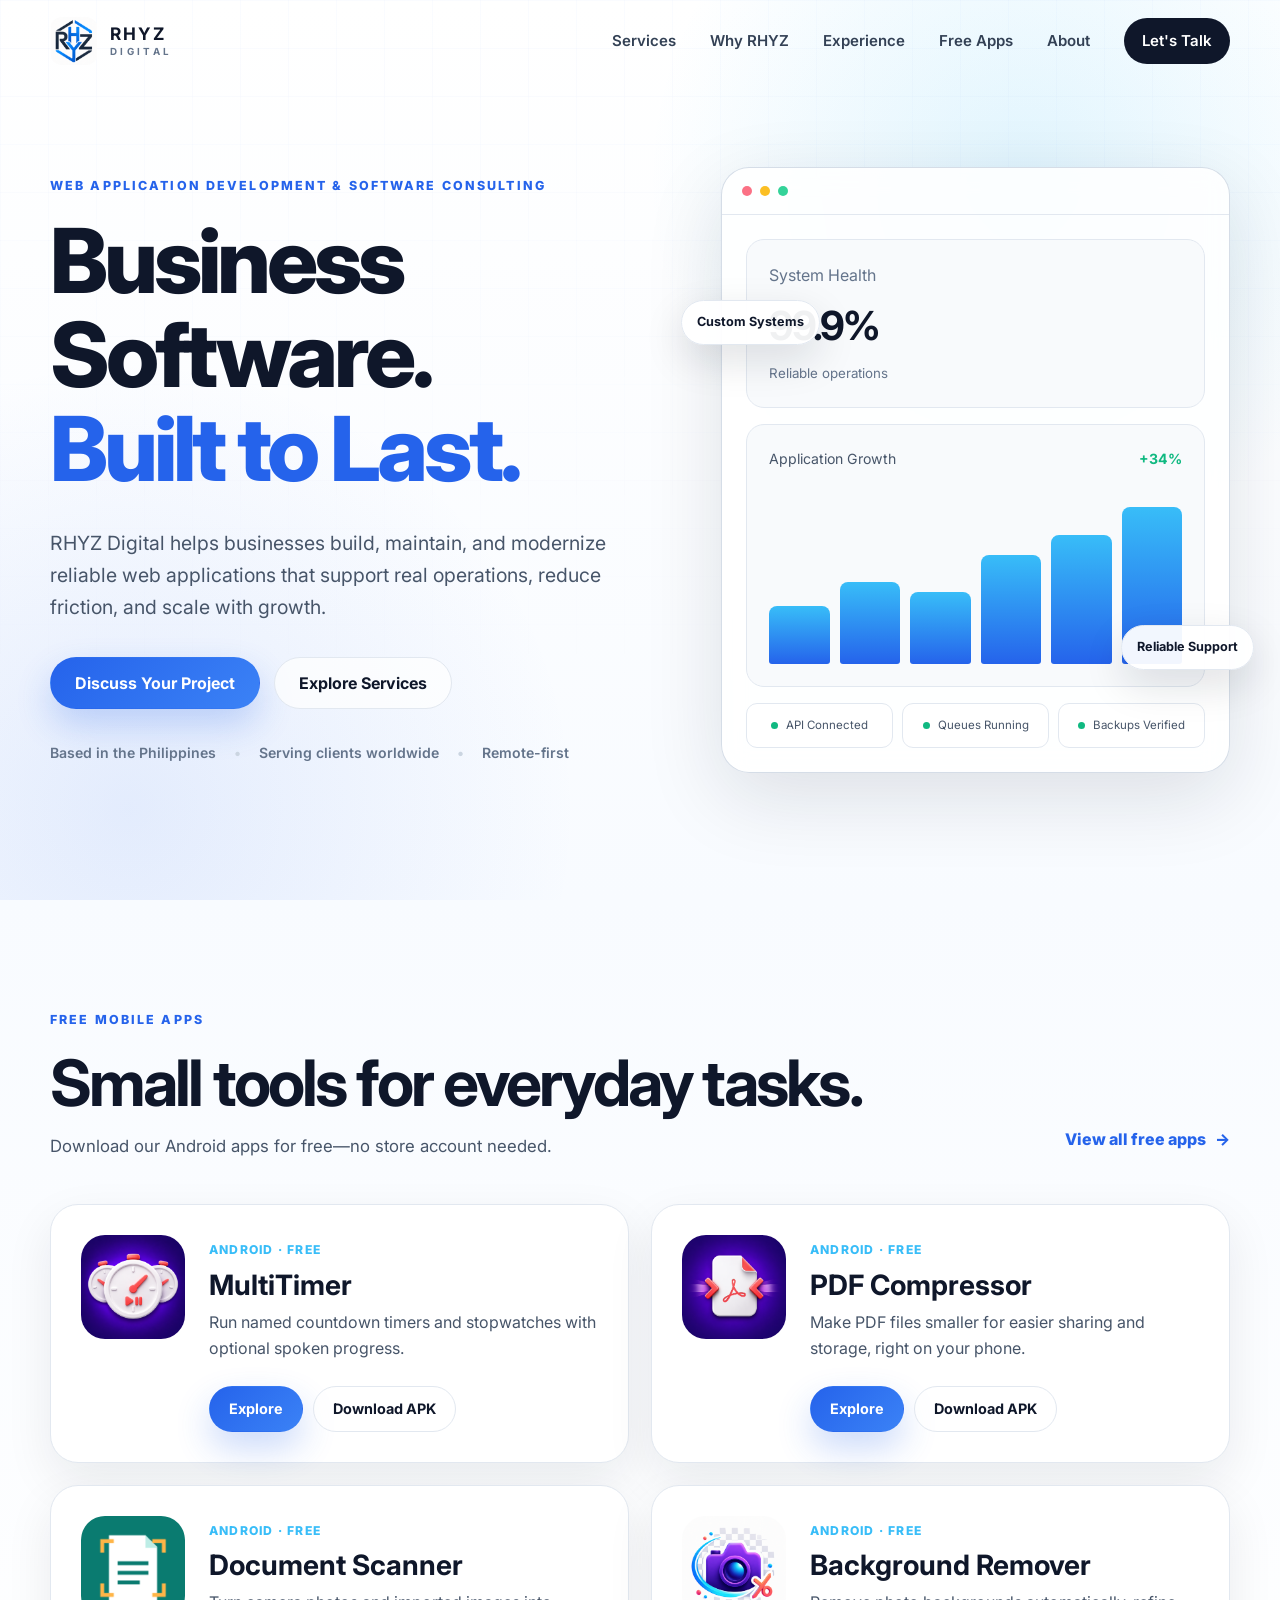
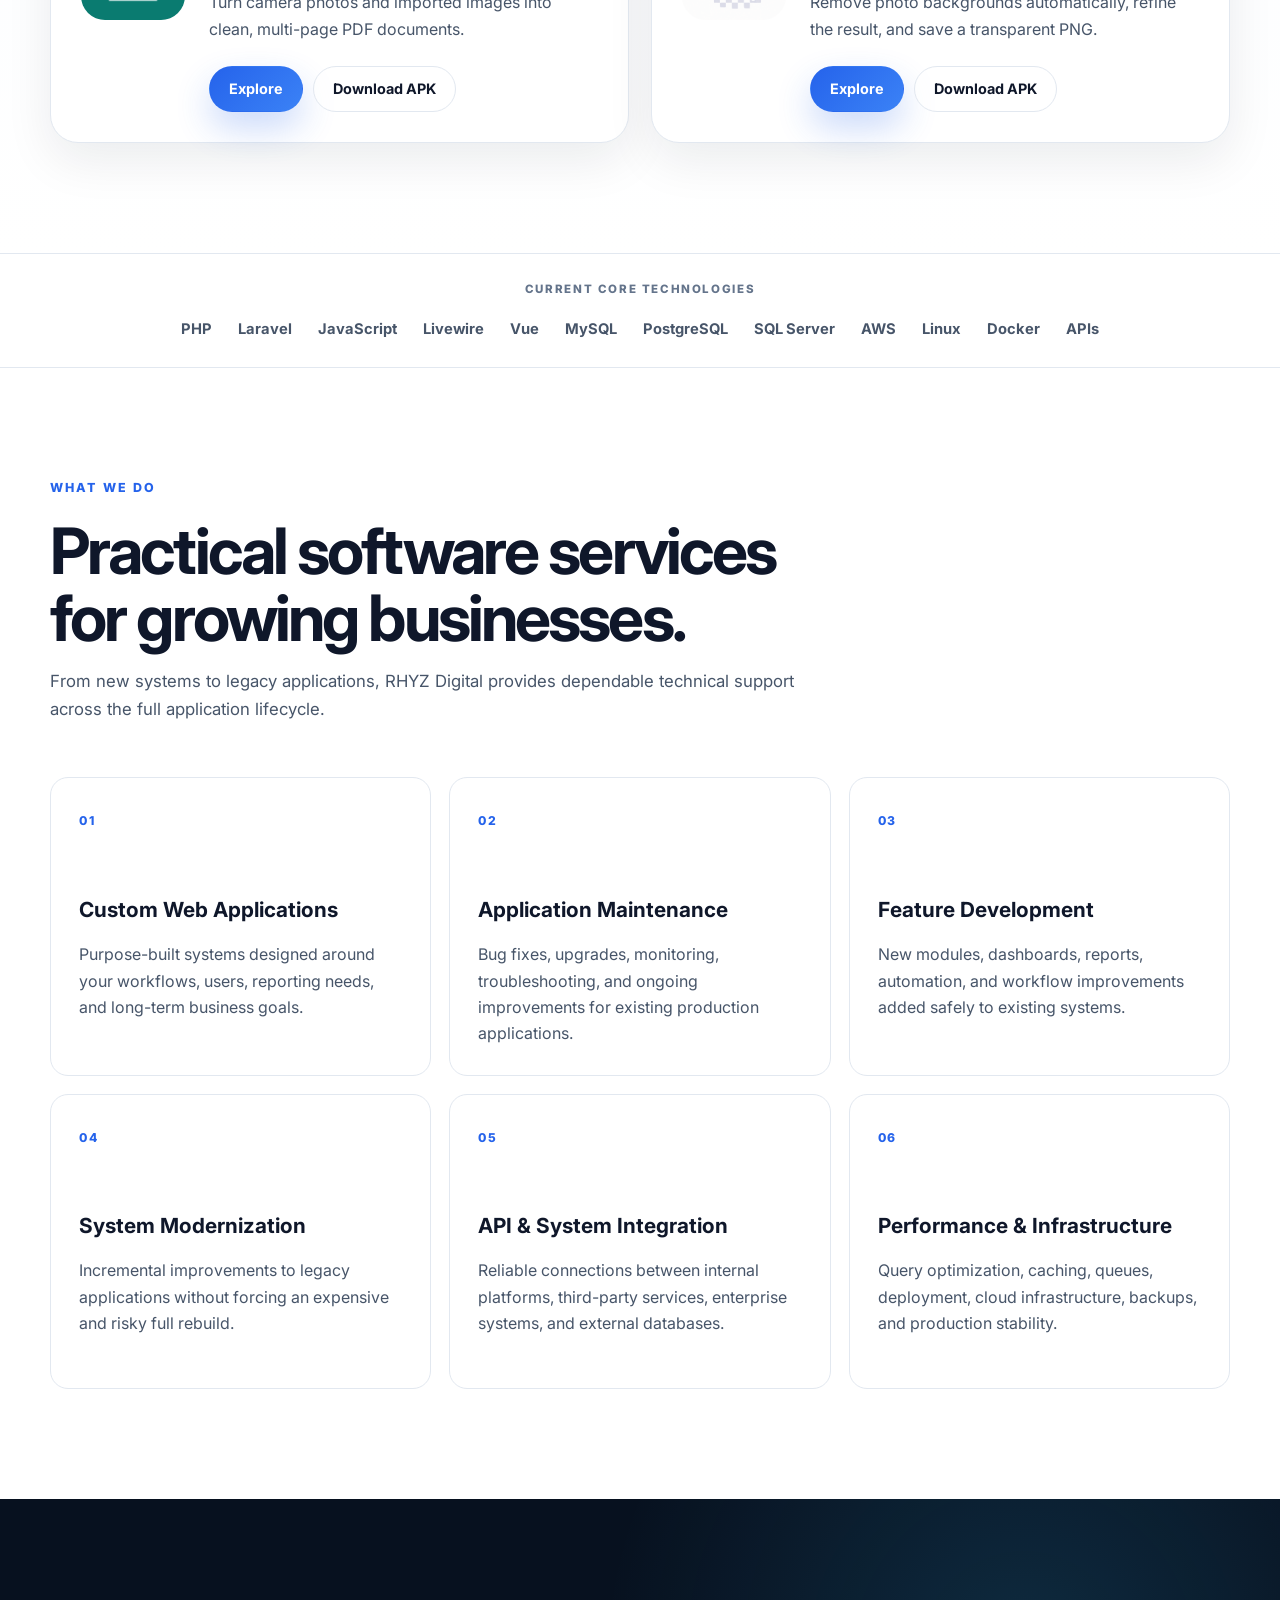
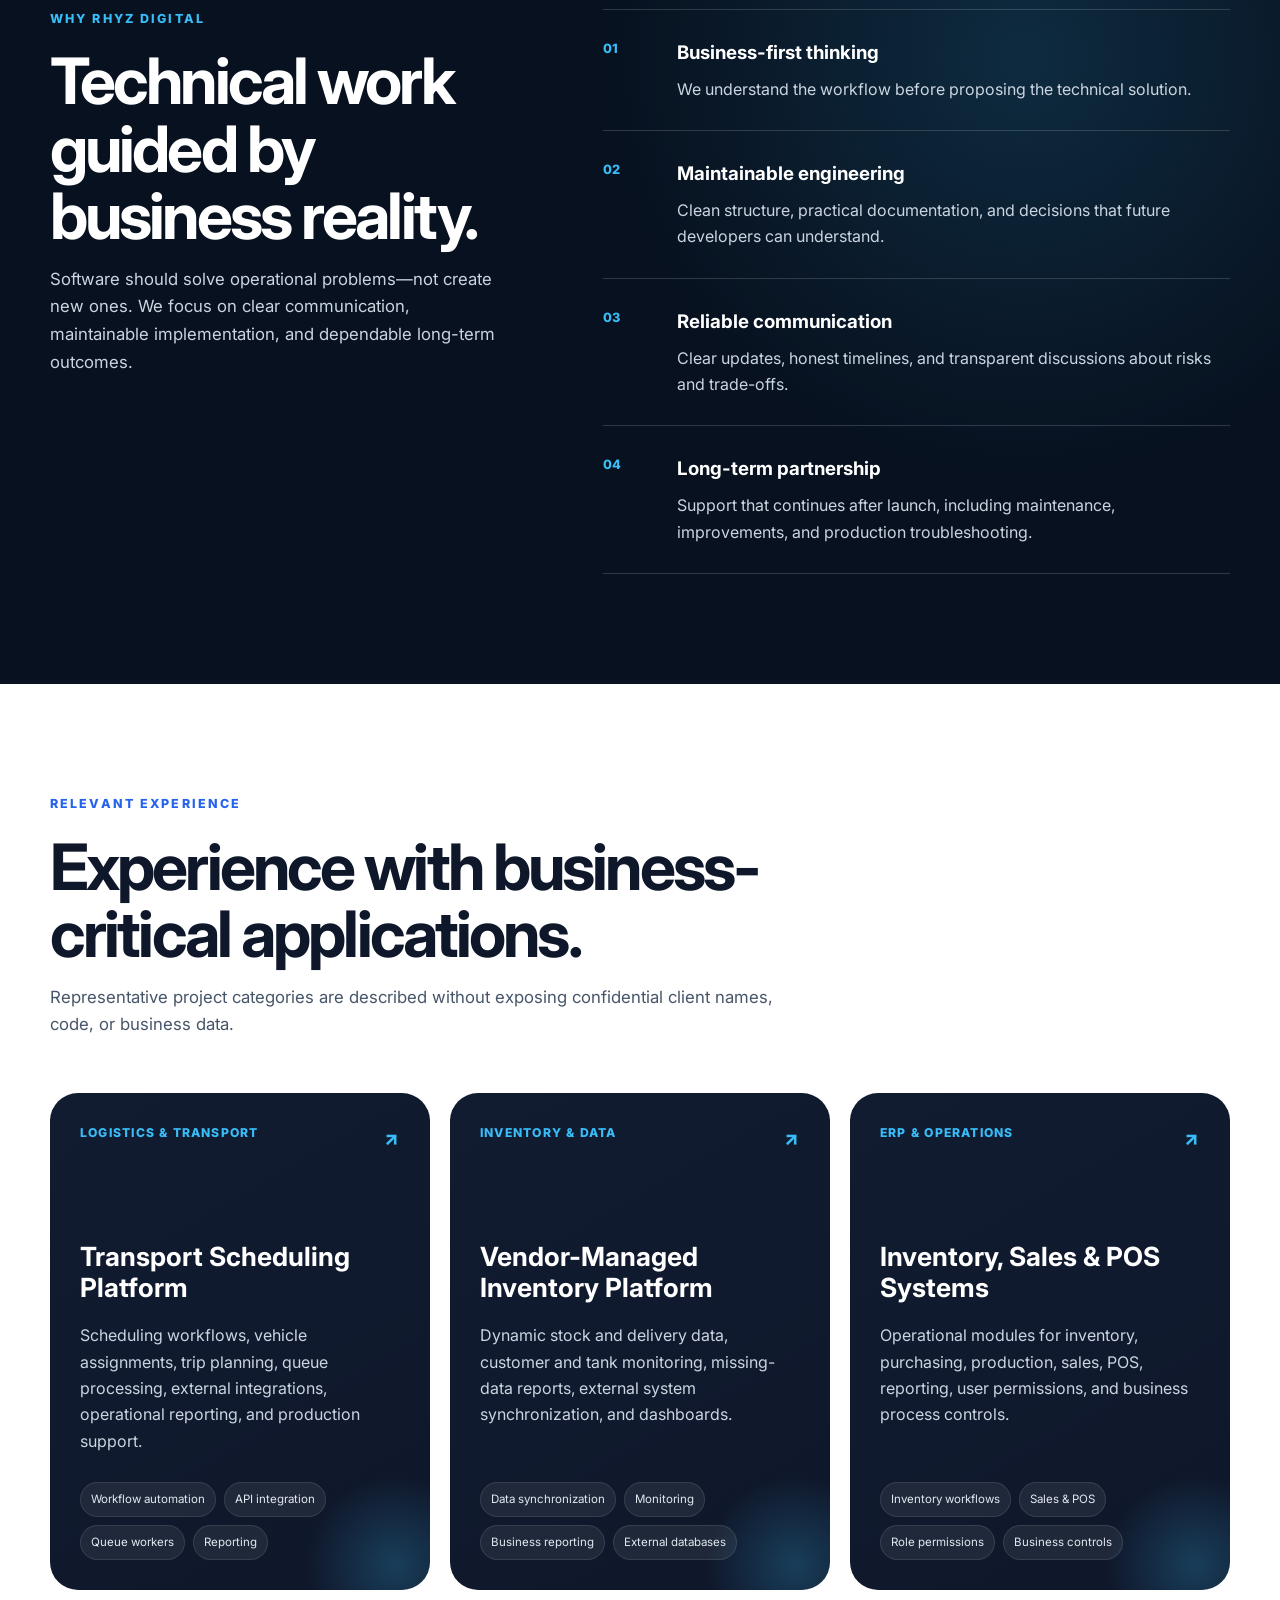
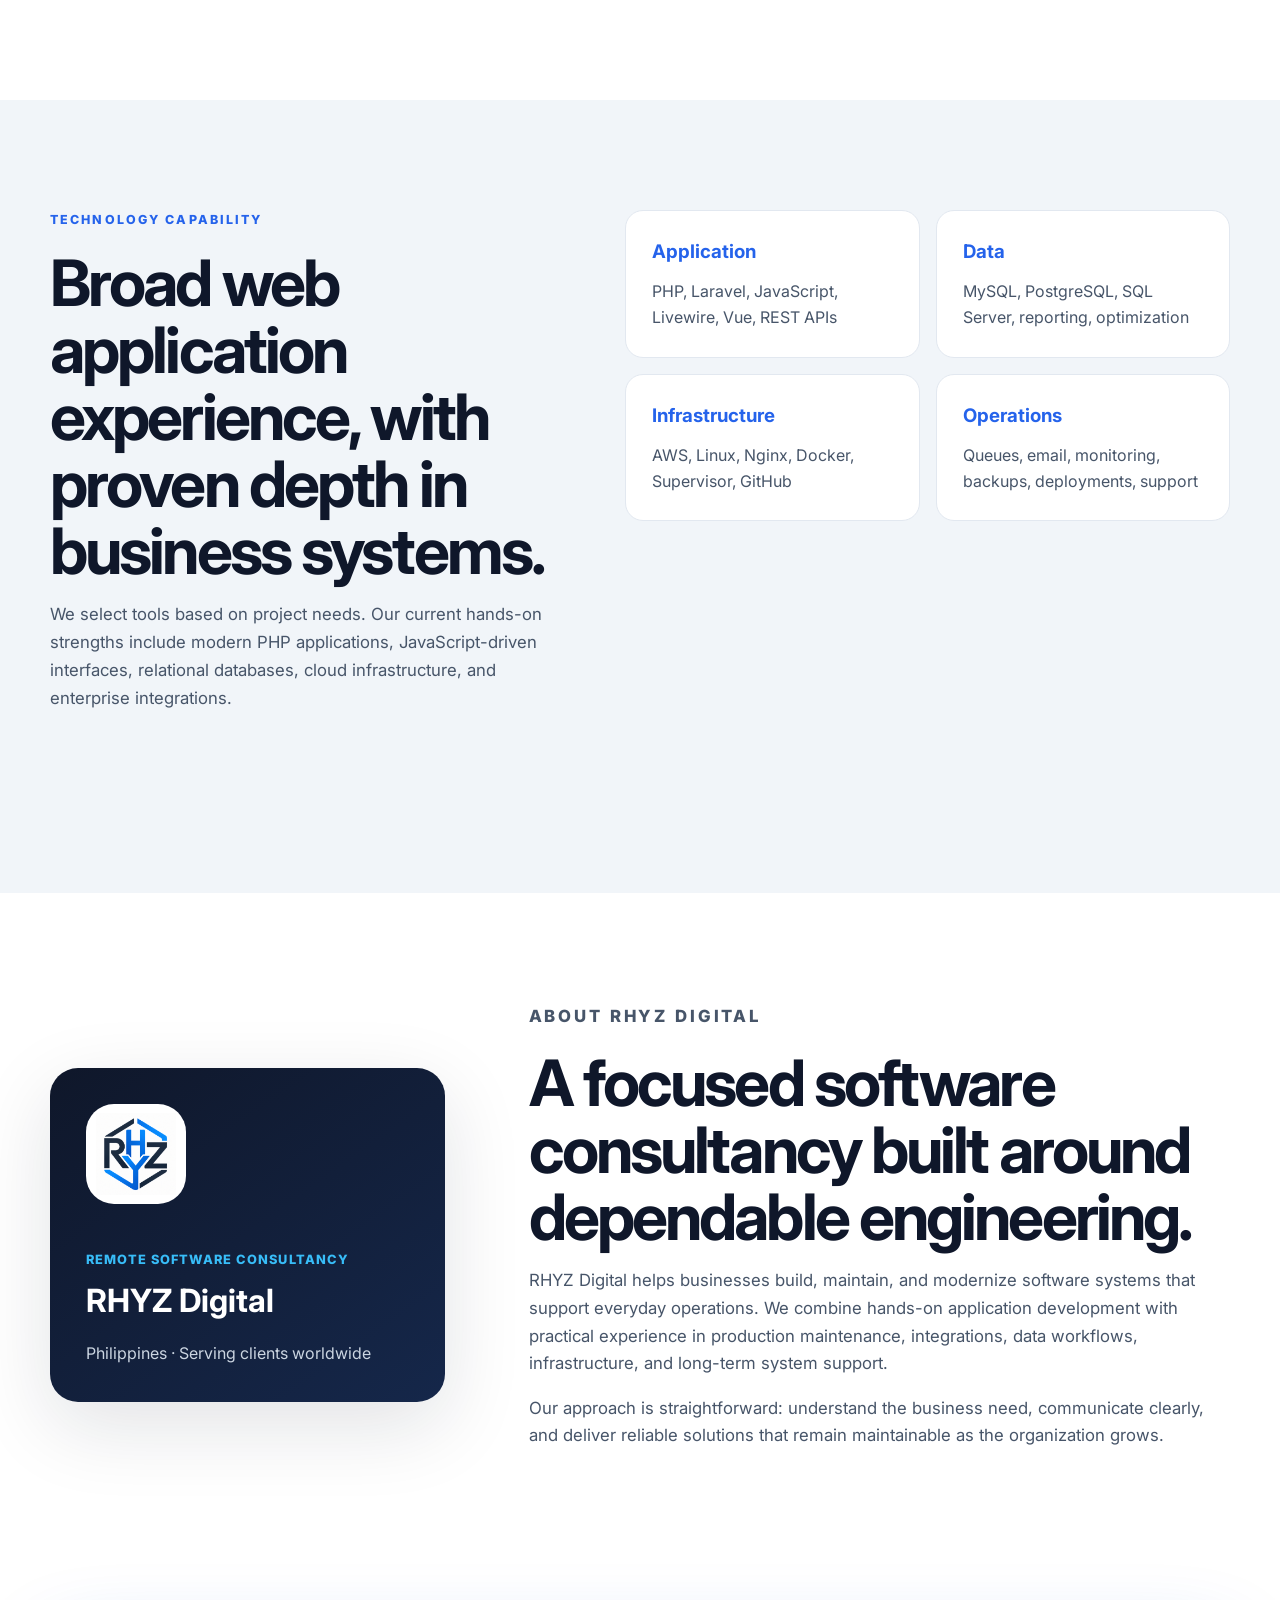
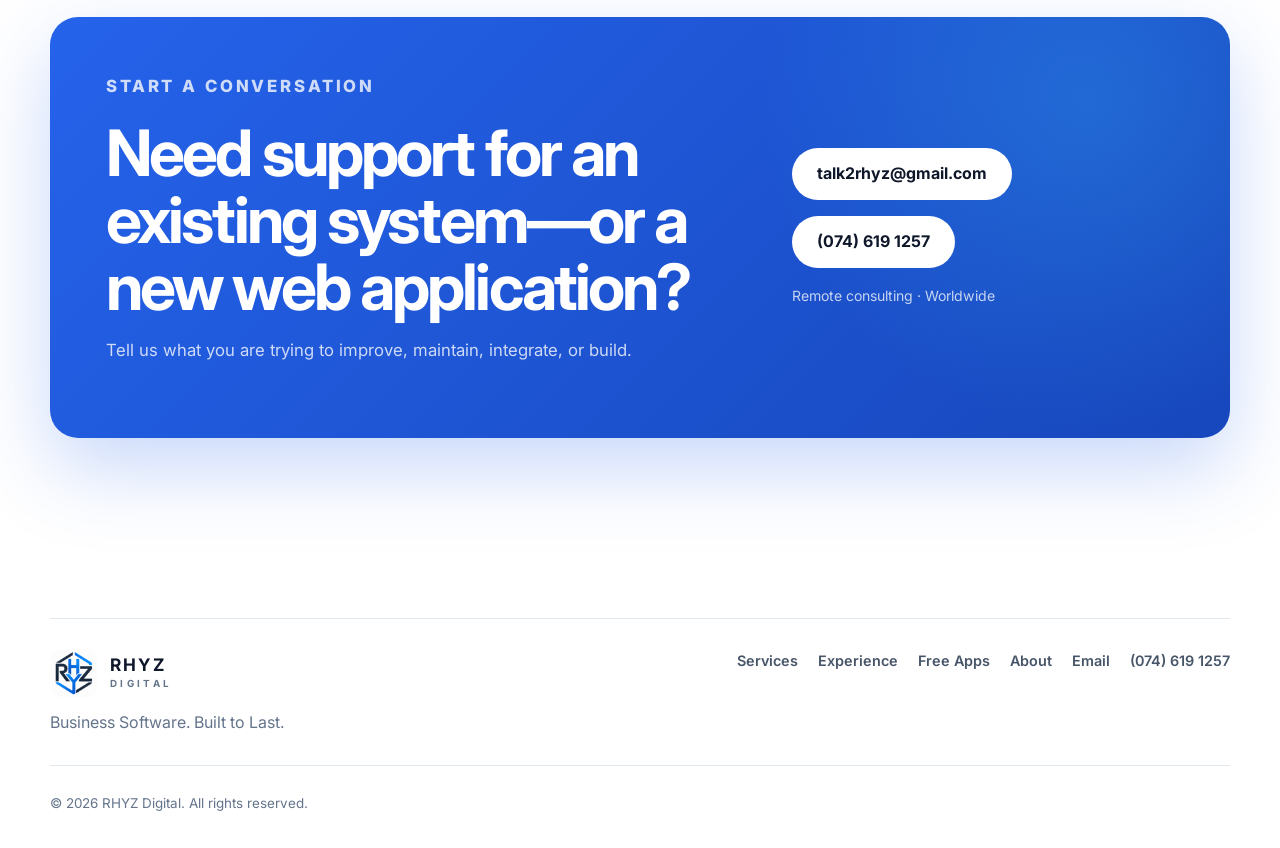
==== commit ef2225d7: "Add PLDT landline contact" ====
--- a/index.html
+++ b/index.html
@@ -14,10 +14,23 @@
     <meta property="og:description" content="Custom web applications, system modernization, and dependable long-term technical support.">
     <meta property="og:type" content="website">
     <meta property="og:url" content="https://rhyzdigital.github.io/">
-    <meta property="og:image" content="https://rhyzdigital.github.io/assets/og-image.svg">
-
-    <link rel="icon" type="image/png" href="assets/logo.png">
-    <link rel="apple-touch-icon" href="assets/logo.png">
+    <meta property="og:image" content="https://rhyzdigital.github.io/assets/social-share-banner.png">
+    <meta property="og:image:secure_url" content="https://rhyzdigital.github.io/assets/social-share-banner.png">
+    <meta property="og:image:type" content="image/png">
+    <meta property="og:image:width" content="1200">
+    <meta property="og:image:height" content="630">
+    <meta property="og:image:alt" content="RHYZ Digital free Android apps">
+    <meta name="twitter:card" content="summary_large_image">
+    <meta name="twitter:title" content="RHYZ Digital | Business Software. Built to Last.">
+    <meta name="twitter:description" content="Custom web applications, system modernization, and free Android utility apps.">
+    <meta name="twitter:image" content="https://rhyzdigital.github.io/assets/social-share-banner.png">
+    <meta name="twitter:image:alt" content="RHYZ Digital free Android apps">
+
+    <link rel="icon" type="image/png" sizes="48x48" href="/assets/favicon-48.png">
+    <link rel="icon" type="image/png" sizes="96x96" href="/assets/favicon-96.png">
+    <link rel="icon" type="image/png" sizes="192x192" href="/assets/favicon-192.png">
+    <link rel="shortcut icon" href="/favicon.ico">
+    <link rel="apple-touch-icon" sizes="180x180" href="/assets/favicon-180.png">
     <link rel="stylesheet" href="css/style.css?v=6">
 </head>
 <body>
@@ -421,6 +434,7 @@
                 </div>
                 <div class="contact-actions">
                     <a class="button button-light" href="mailto:talk2rhyz@gmail.com?subject=Project%20Inquiry%20for%20RHYZ%20Digital">talk2rhyz@gmail.com</a>
+                    <a class="button button-light" href="tel:+63746191257" aria-label="Call RHYZ Digital at 074 619 1257">(074) 619 1257</a>
                     <span>Remote consulting · Worldwide</span>
                 </div>
             </div>
@@ -452,6 +466,7 @@
                 <a href="apps/">Free Apps</a>
                 <a href="#about">About</a>
                 <a href="mailto:talk2rhyz@gmail.com">Email</a>
+                <a href="tel:+63746191257">(074) 619 1257</a>
             </div>
 
             <p class="copyright">© <span id="year"></span> RHYZ Digital. All rights reserved.</p>
--- a/css/style.css
+++ b/css/style.css
@@ -1191,6 +1191,15 @@
 .remover-product-page .feature-card > span { color: #6d28d9; }
 .remover-privacy-section { background: #f5f3ff; }
 .remover-support-card { background: radial-gradient(circle at 88% 20%,rgba(196,181,253,.28),transparent 30%),linear-gradient(135deg,#6d28d9,#4c1d95); }
+.app-screen-showcase { display: grid; place-items: center; margin: 0; }
+.device-shot { position: relative; width: min(100%,360px); padding: 10px; overflow: hidden; background: #090d17; border: 1px solid rgba(255,255,255,.14); border-radius: 48px; box-shadow: 0 40px 90px rgba(15,23,42,.26); }
+.device-shot::after { position: absolute; inset: 10px; content: ""; pointer-events: none; border: 1px solid rgba(255,255,255,.2); border-radius: 38px; }
+.device-shot img { display: block; width: 100%; height: auto; border-radius: 38px; }
+.app-screen-showcase figcaption { margin-top: 16px; color: var(--slate-500); font-size: .78rem; font-weight: 700; letter-spacing: .08em; text-transform: uppercase; }
+.multitimer-screen .device-shot { box-shadow: 0 40px 90px rgba(76,29,149,.27); }
+.pdf-screen .device-shot { box-shadow: 0 40px 90px rgba(79,70,229,.24); }
+.scanner-screen .device-shot { box-shadow: 0 40px 90px rgba(15,118,110,.25); }
+.remover-screen .device-shot { box-shadow: 0 40px 90px rgba(109,40,217,.26); }
 
 @media (max-width: 980px) {
     .apps-preview-grid, .directory-grid { grid-template-columns: 1fr; }
@@ -1223,4 +1232,6 @@
     .apps-preview-grid.three-apps .app-preview-card > img, .apps-preview-grid.three-apps .app-preview-card > .pdf-app-icon { width: 76px; height: 76px; border-radius: 18px; }
     .directory-grid.three-apps .directory-app-card { padding: 26px 22px; }
     .directory-grid.three-apps .directory-app-top { align-items: center; flex-direction: row; }
-}
+    .device-shot { width: min(100%,330px); border-radius: 42px; }
+    .device-shot img, .device-shot::after { border-radius: 32px; }
+}
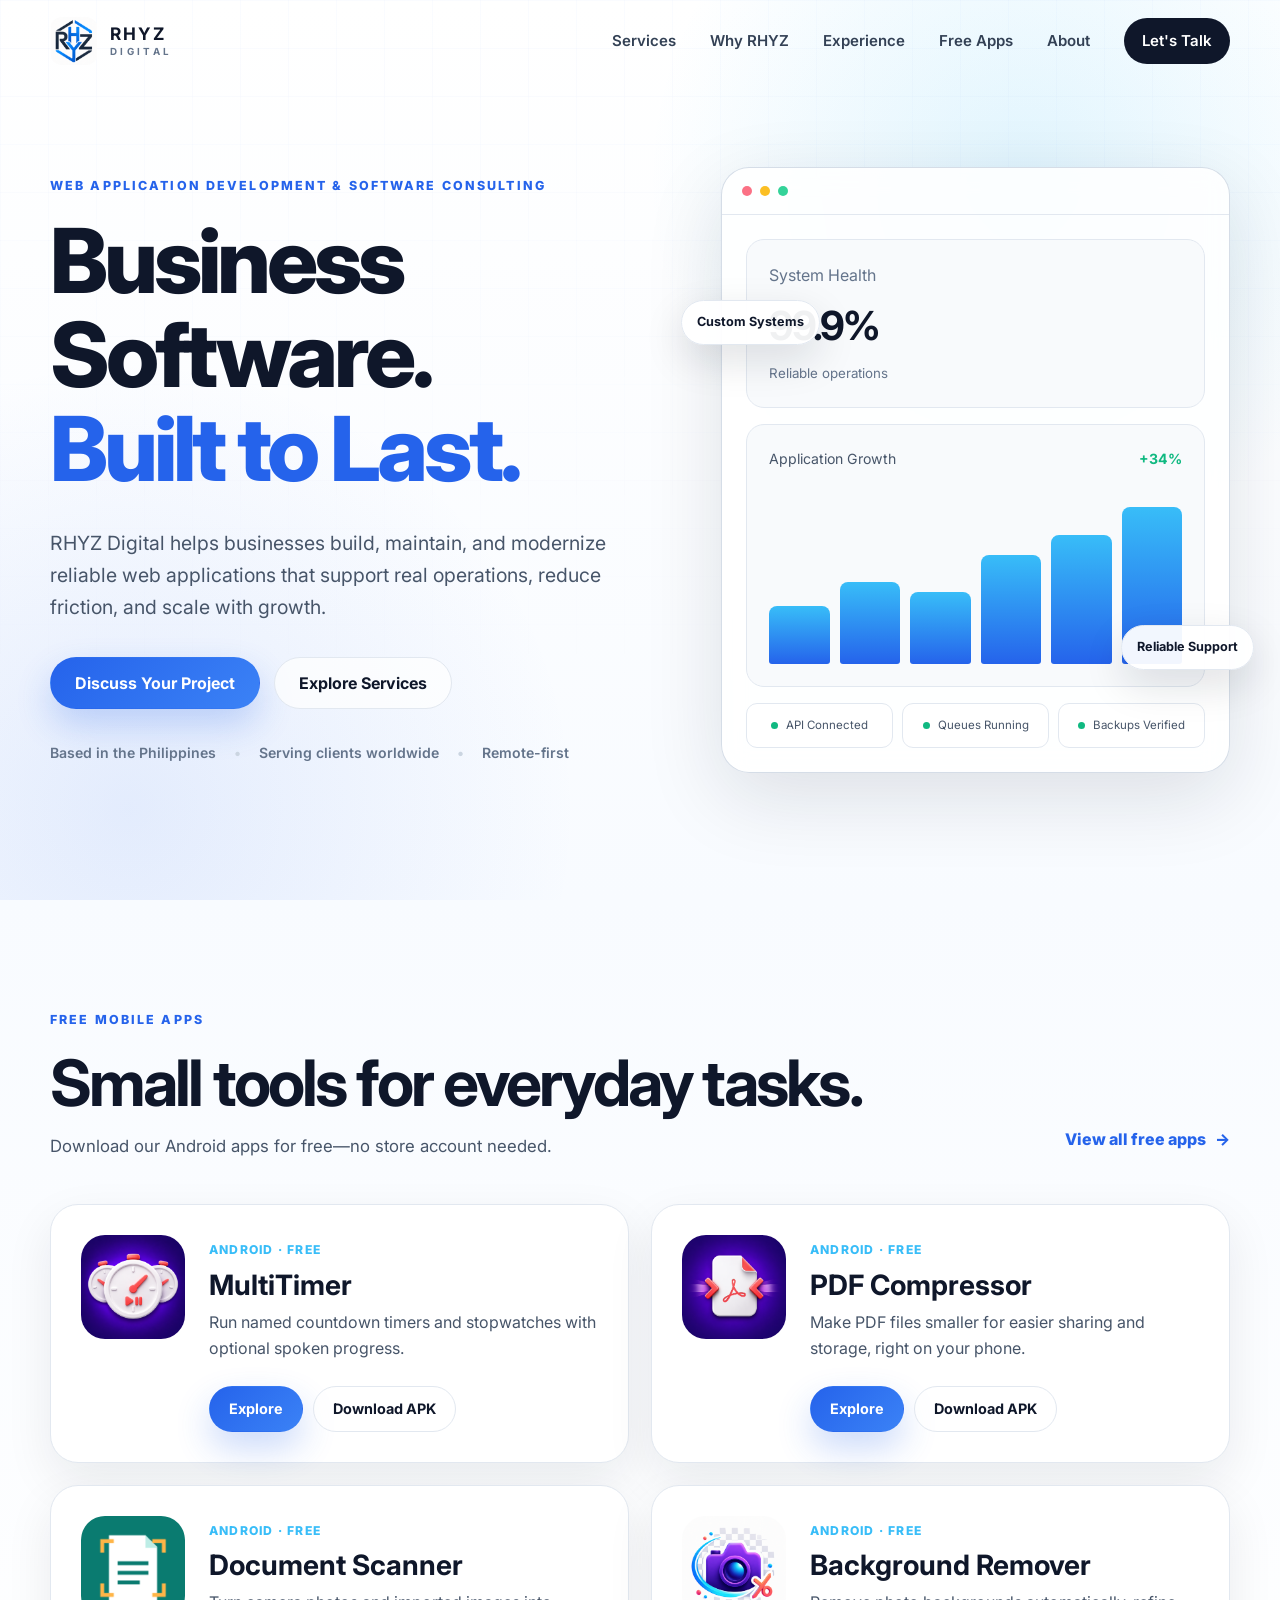
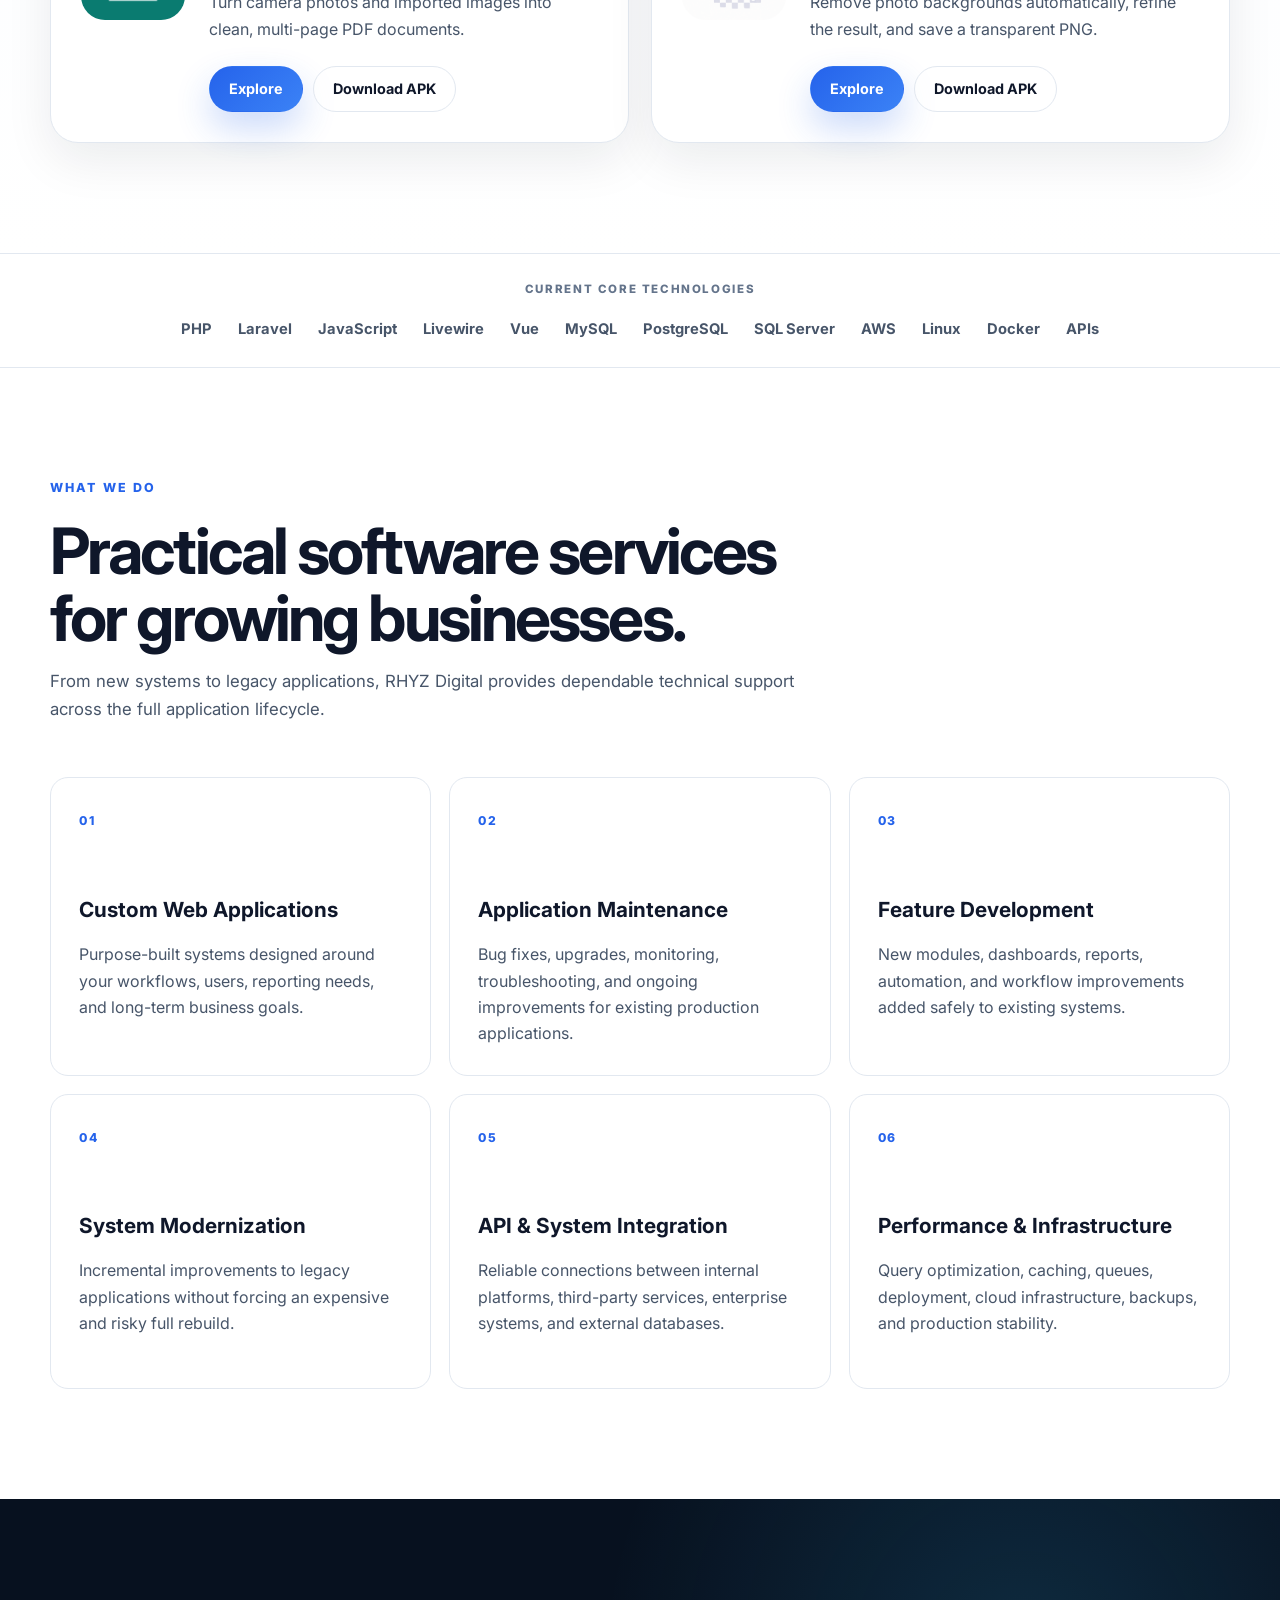
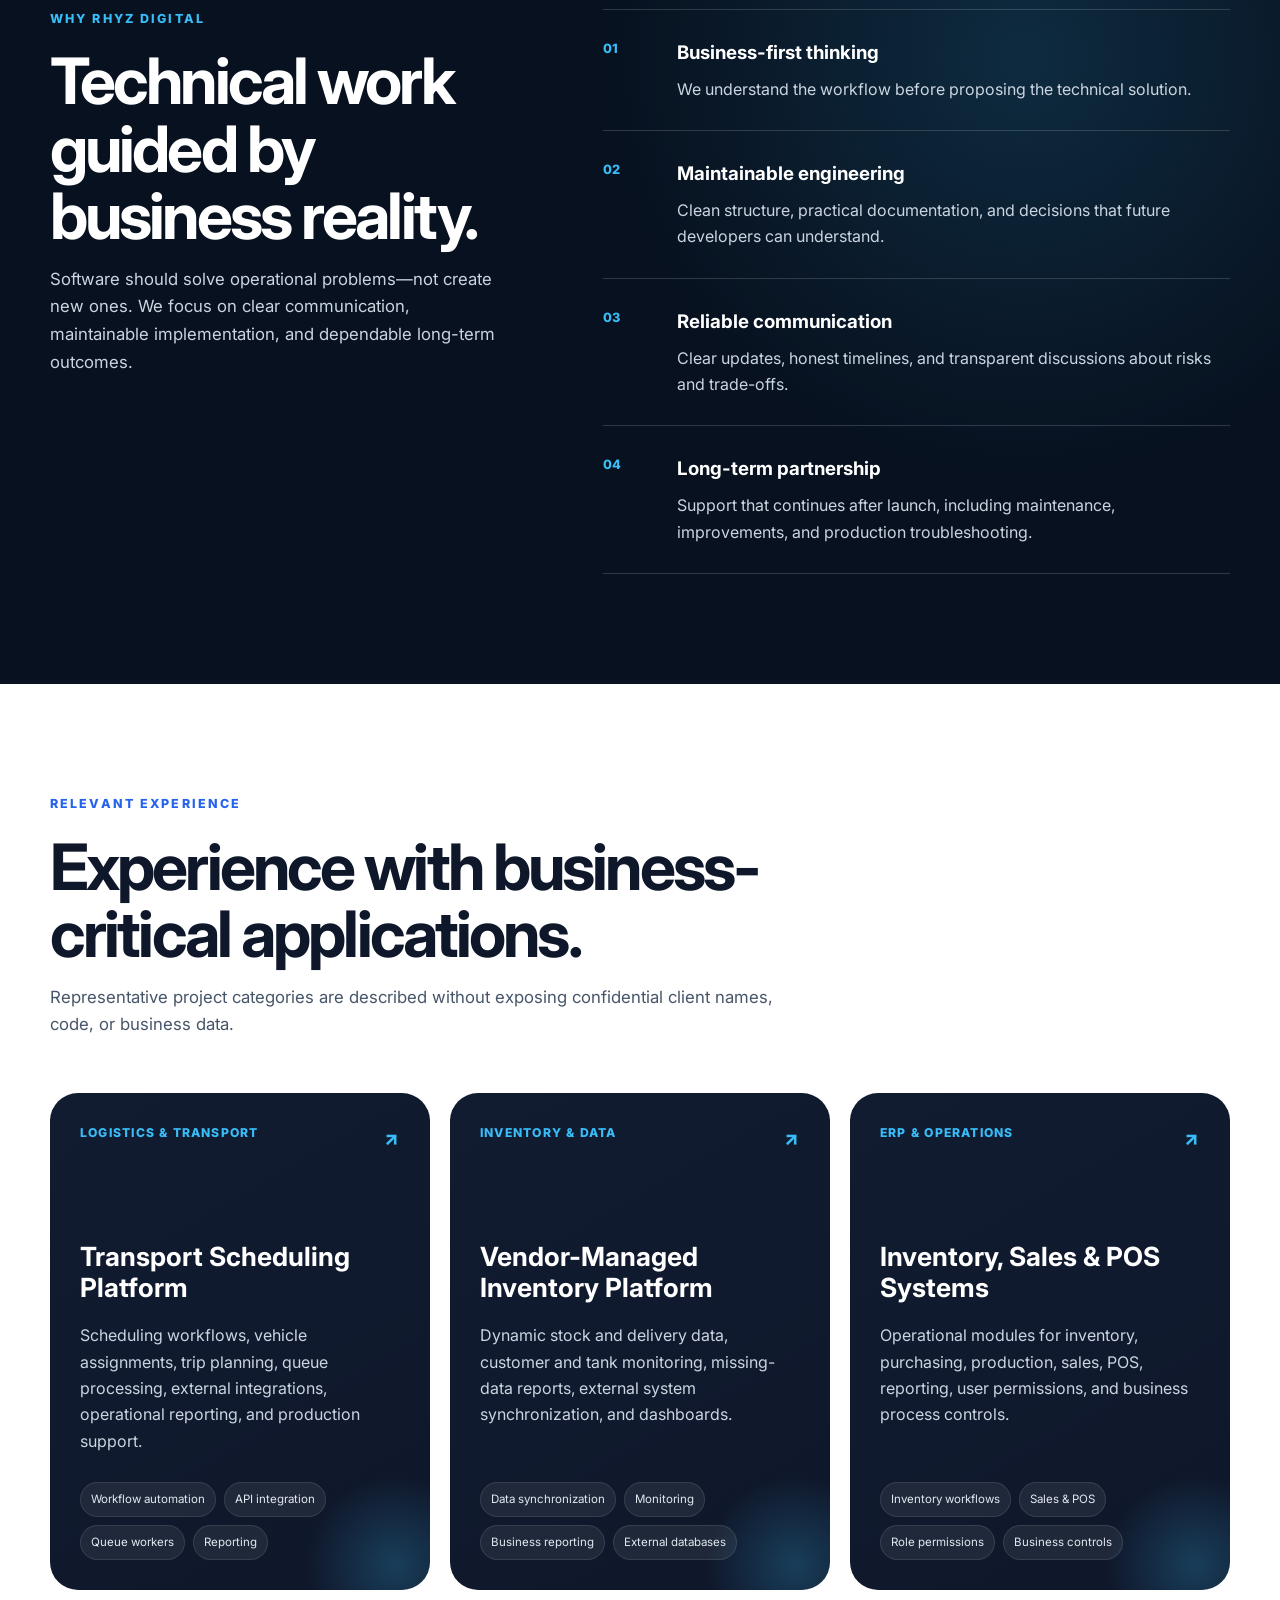
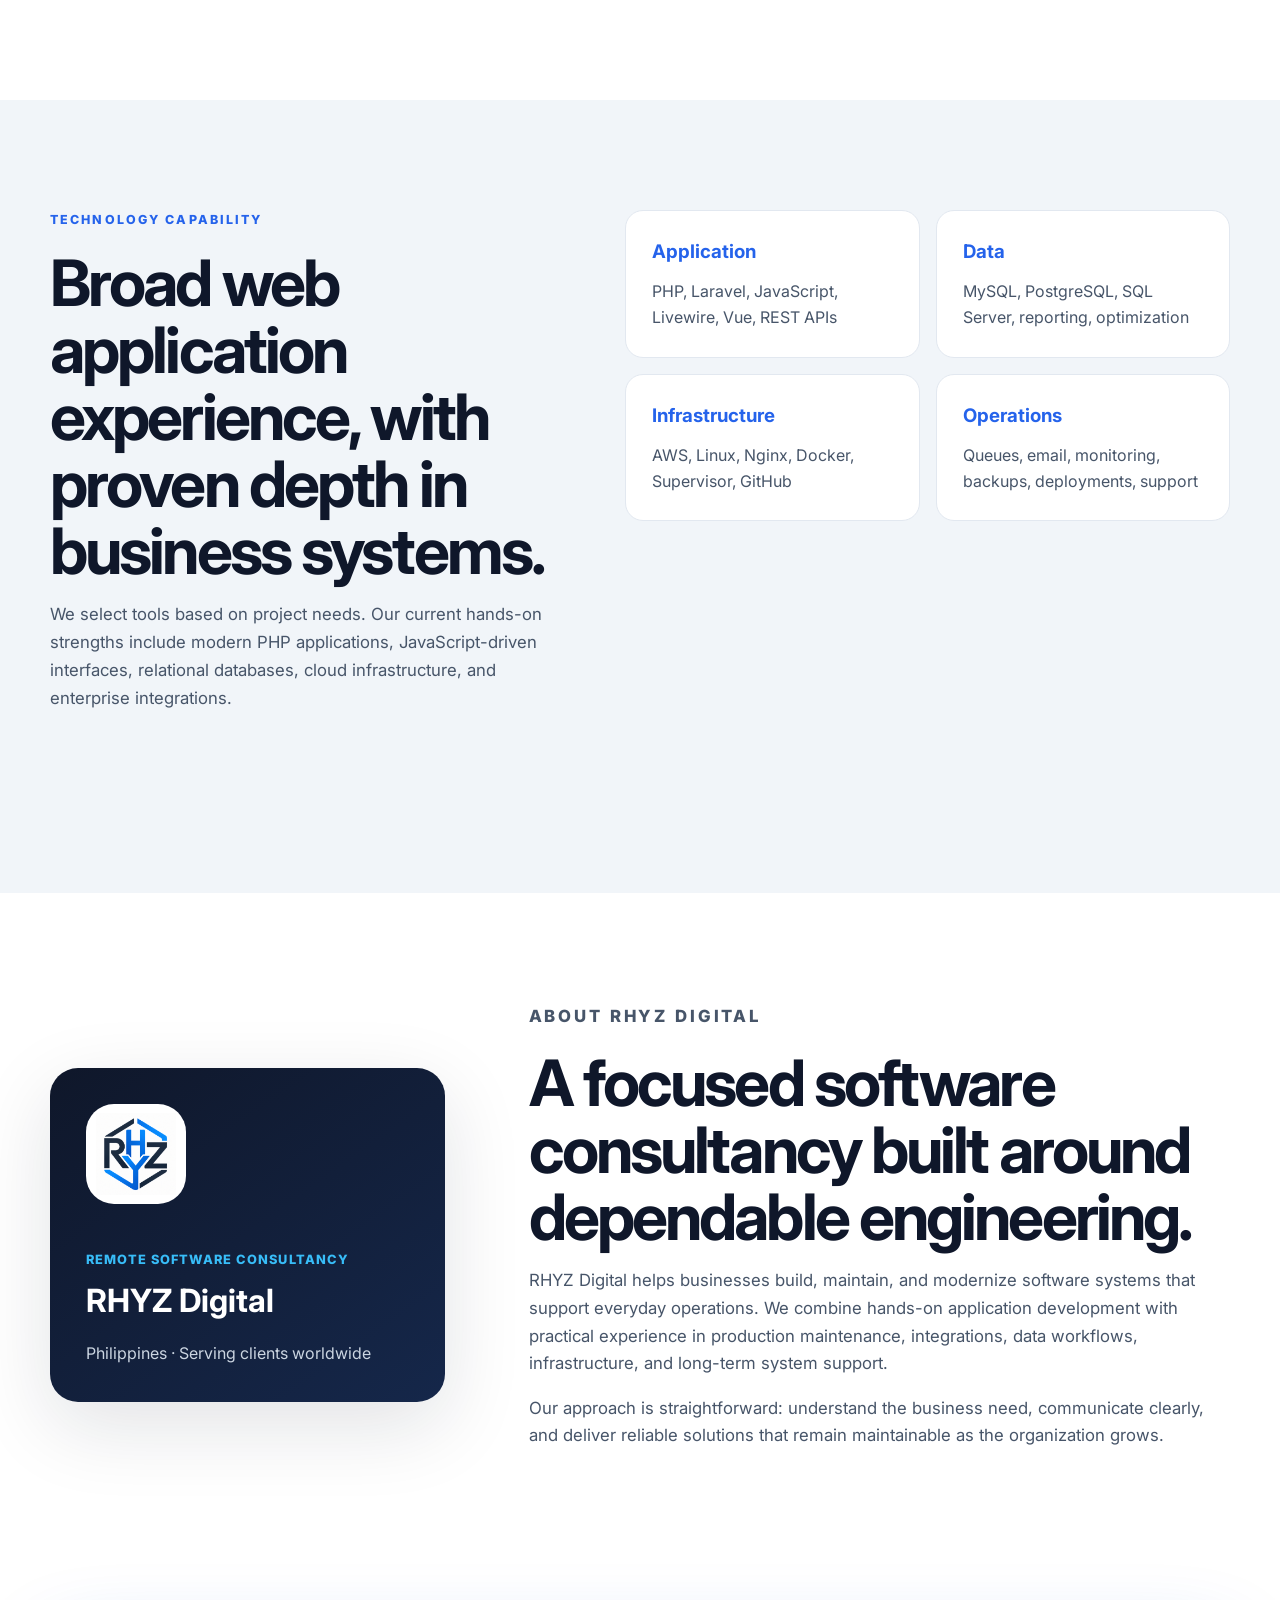
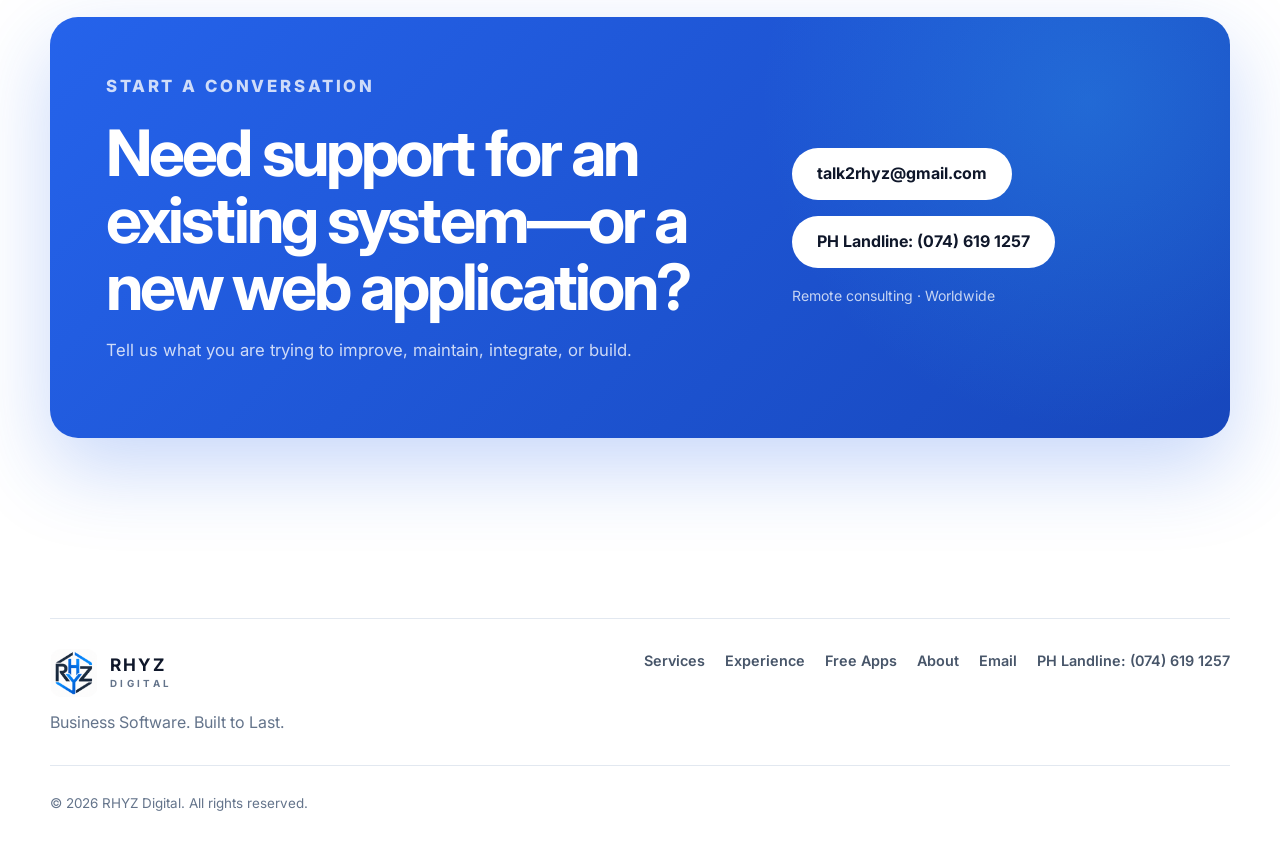
==== commit c934a72a: "Add PLDT landline contact" ====
--- a/index.html
+++ b/index.html
@@ -434,7 +434,7 @@
                 </div>
                 <div class="contact-actions">
                     <a class="button button-light" href="mailto:talk2rhyz@gmail.com?subject=Project%20Inquiry%20for%20RHYZ%20Digital">talk2rhyz@gmail.com</a>
-                    <a class="button button-light" href="tel:+63746191257" aria-label="Call RHYZ Digital at 074 619 1257">(074) 619 1257</a>
+                    <a class="button button-light" href="tel:+63746191257" aria-label="Call RHYZ Digital PH landline at 074 619 1257">PH Landline: (074) 619 1257</a>
                     <span>Remote consulting · Worldwide</span>
                 </div>
             </div>
@@ -466,7 +466,7 @@
                 <a href="apps/">Free Apps</a>
                 <a href="#about">About</a>
                 <a href="mailto:talk2rhyz@gmail.com">Email</a>
-                <a href="tel:+63746191257">(074) 619 1257</a>
+                <a href="tel:+63746191257">PH Landline: (074) 619 1257</a>
             </div>
 
             <p class="copyright">© <span id="year"></span> RHYZ Digital. All rights reserved.</p>
